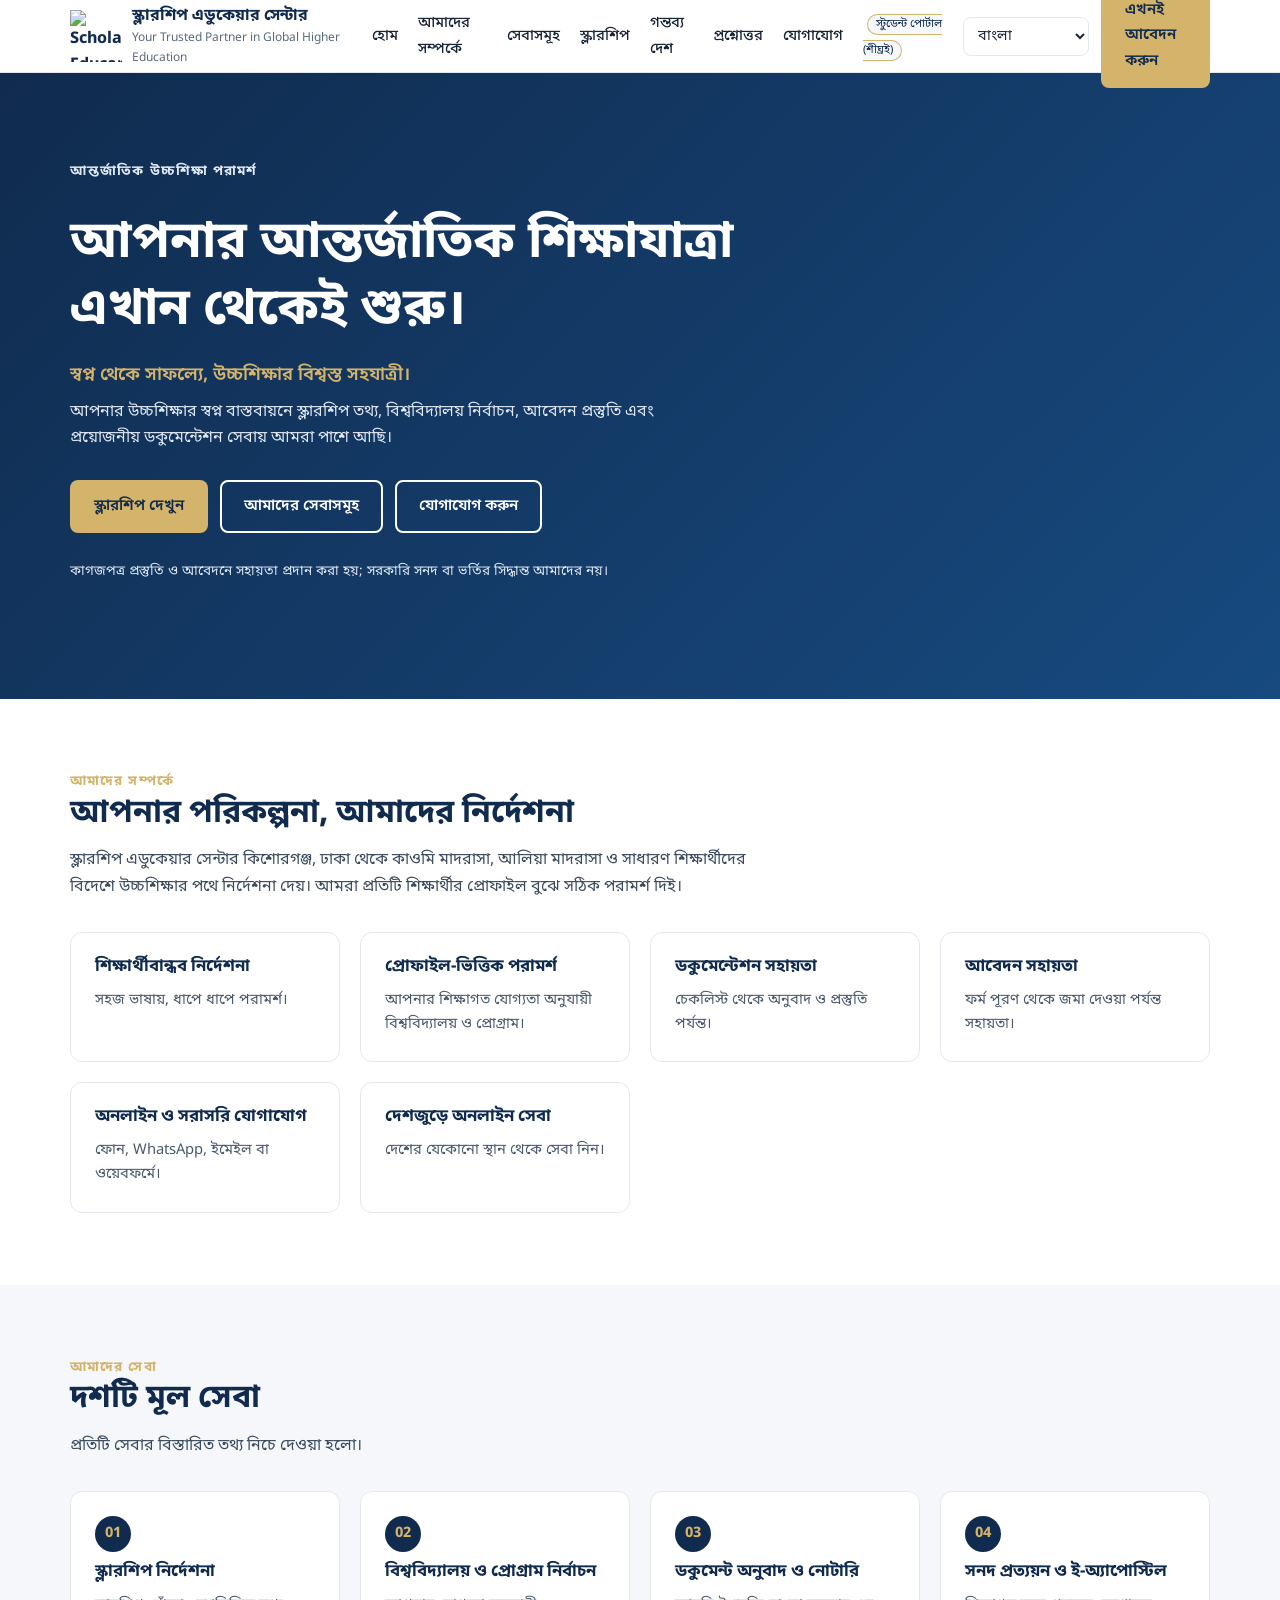
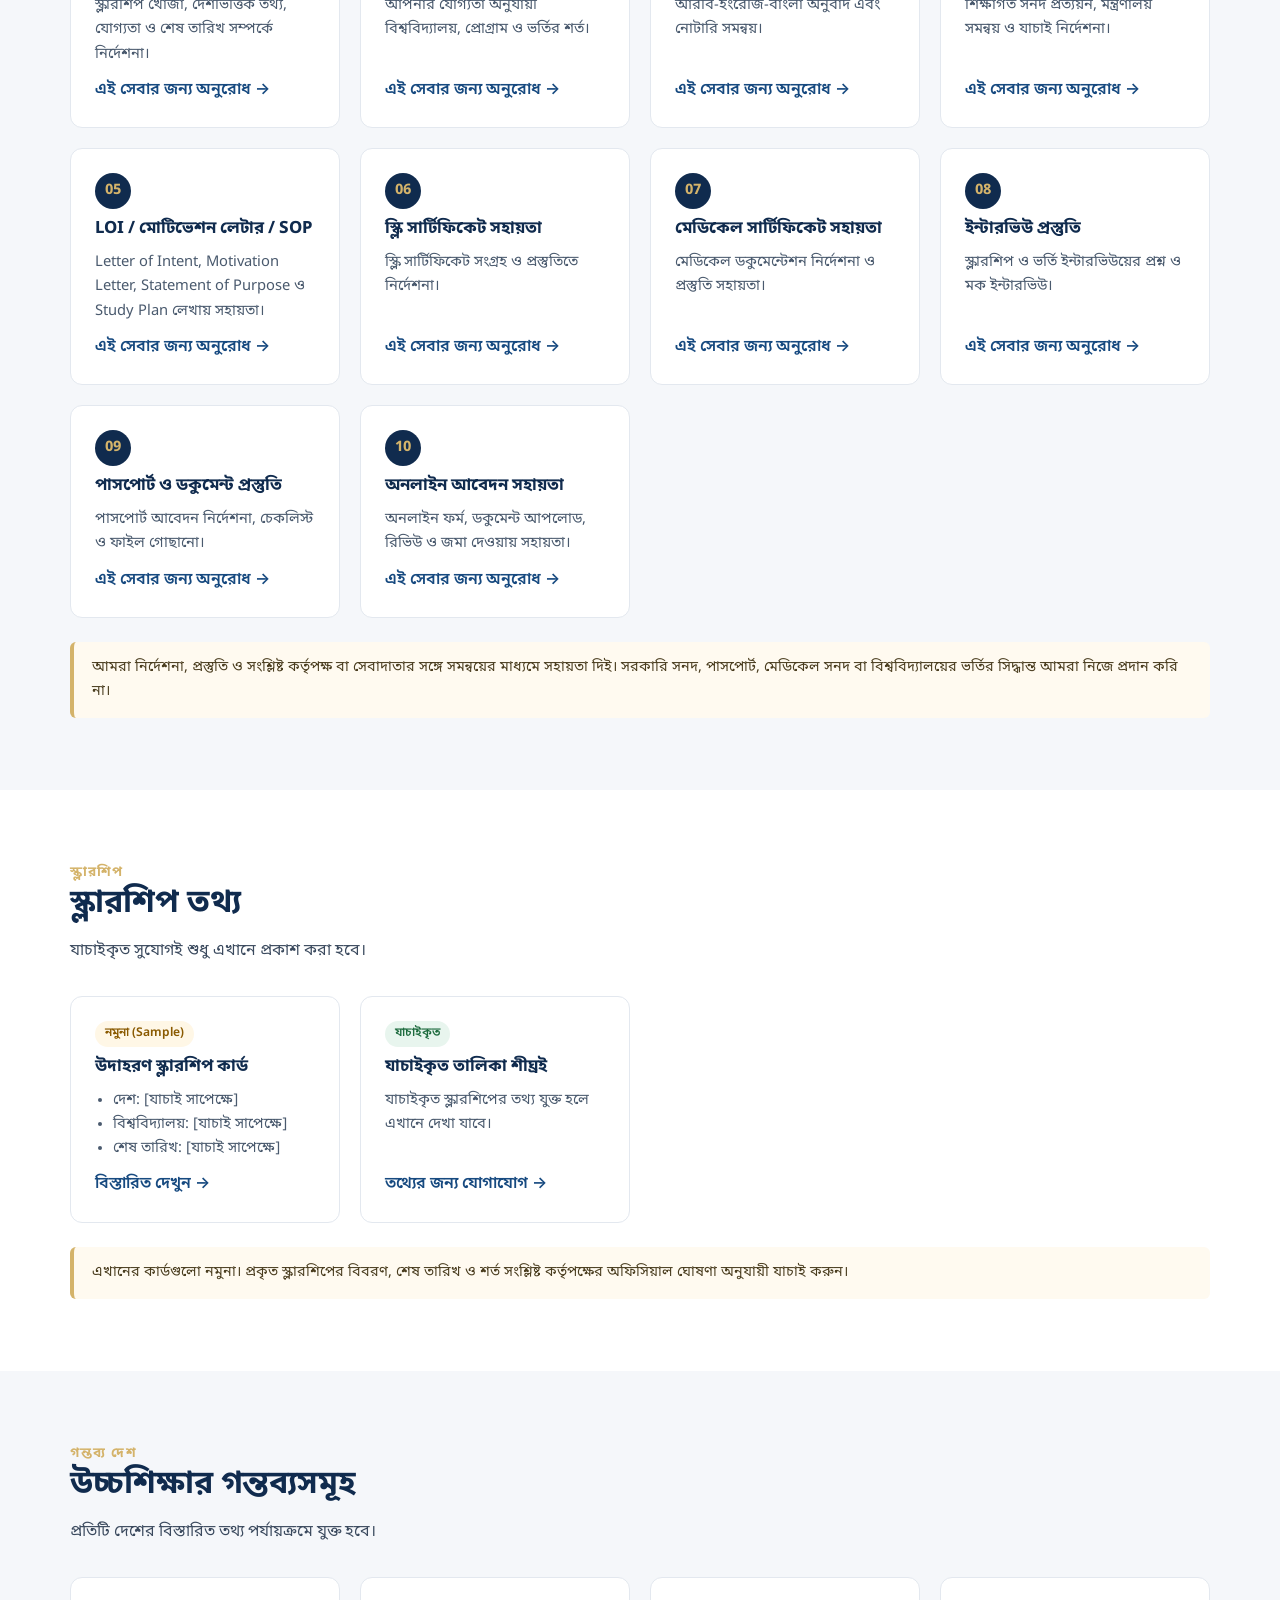
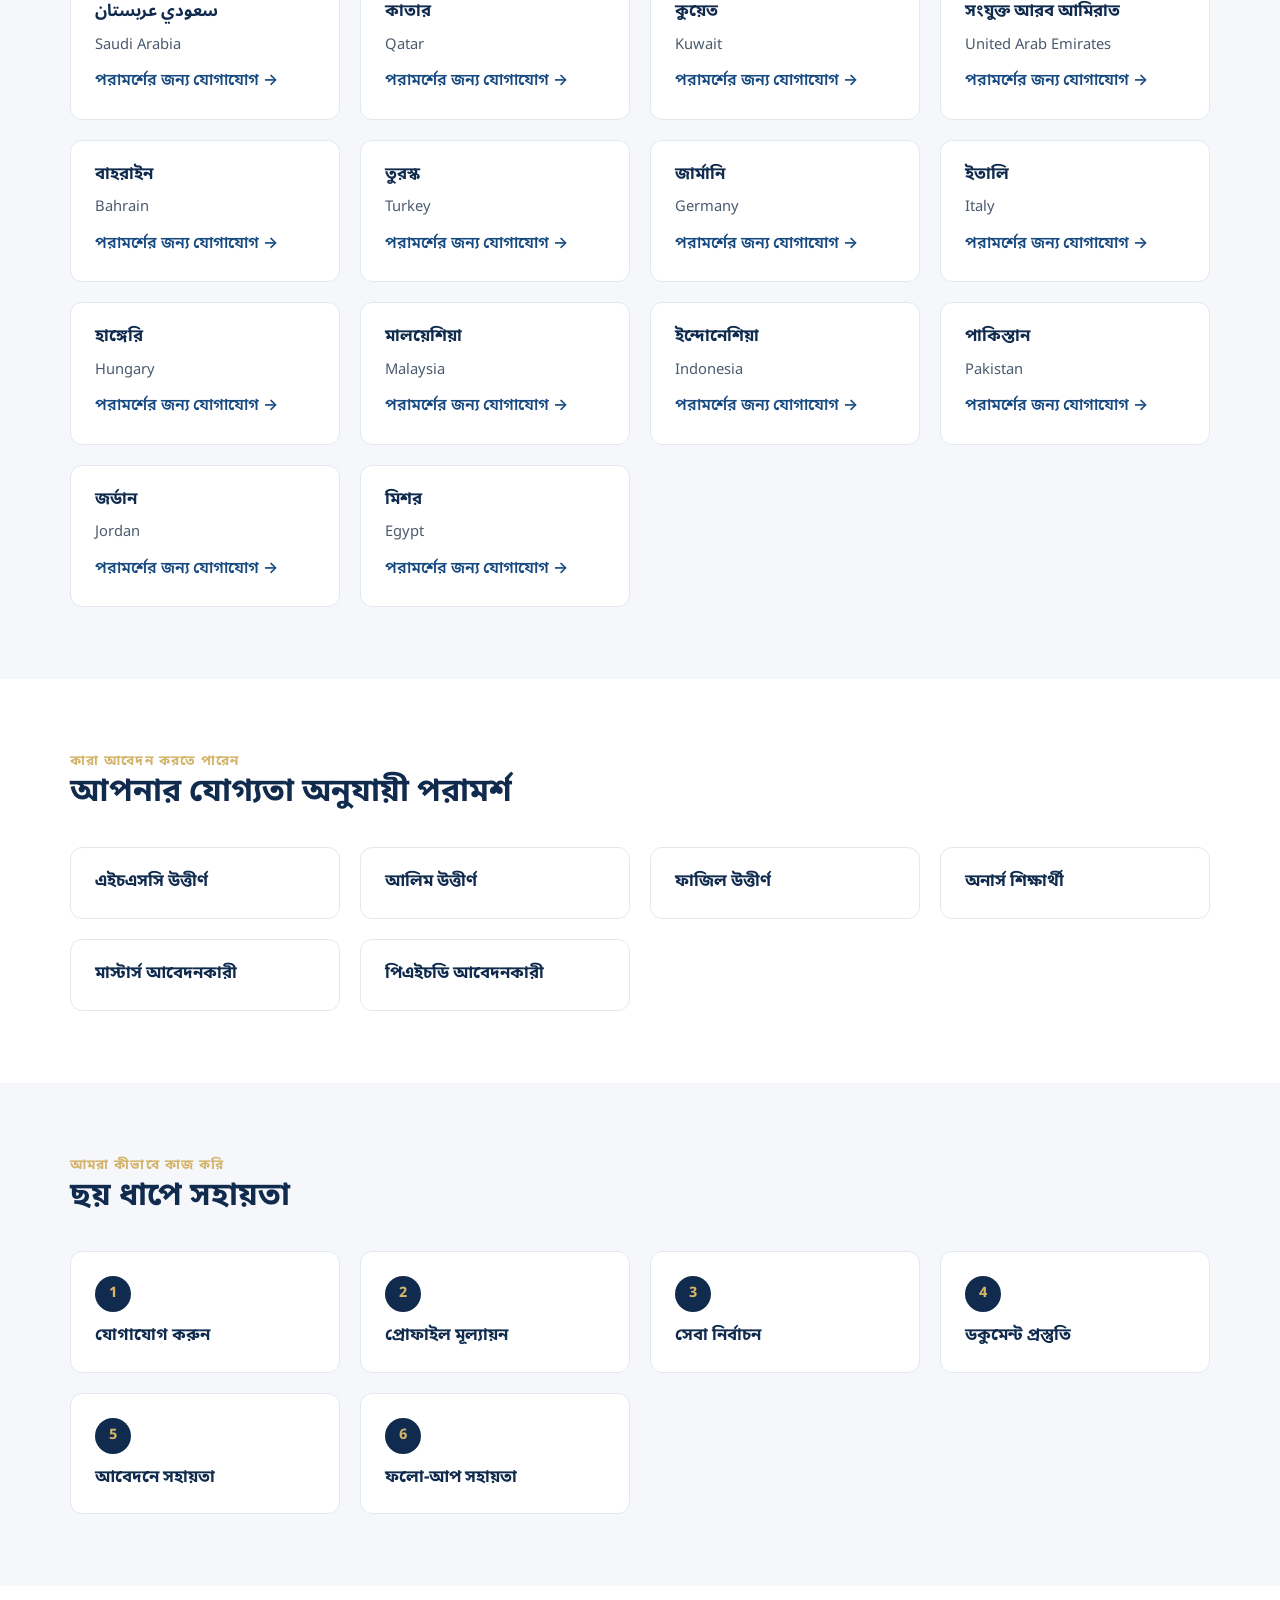
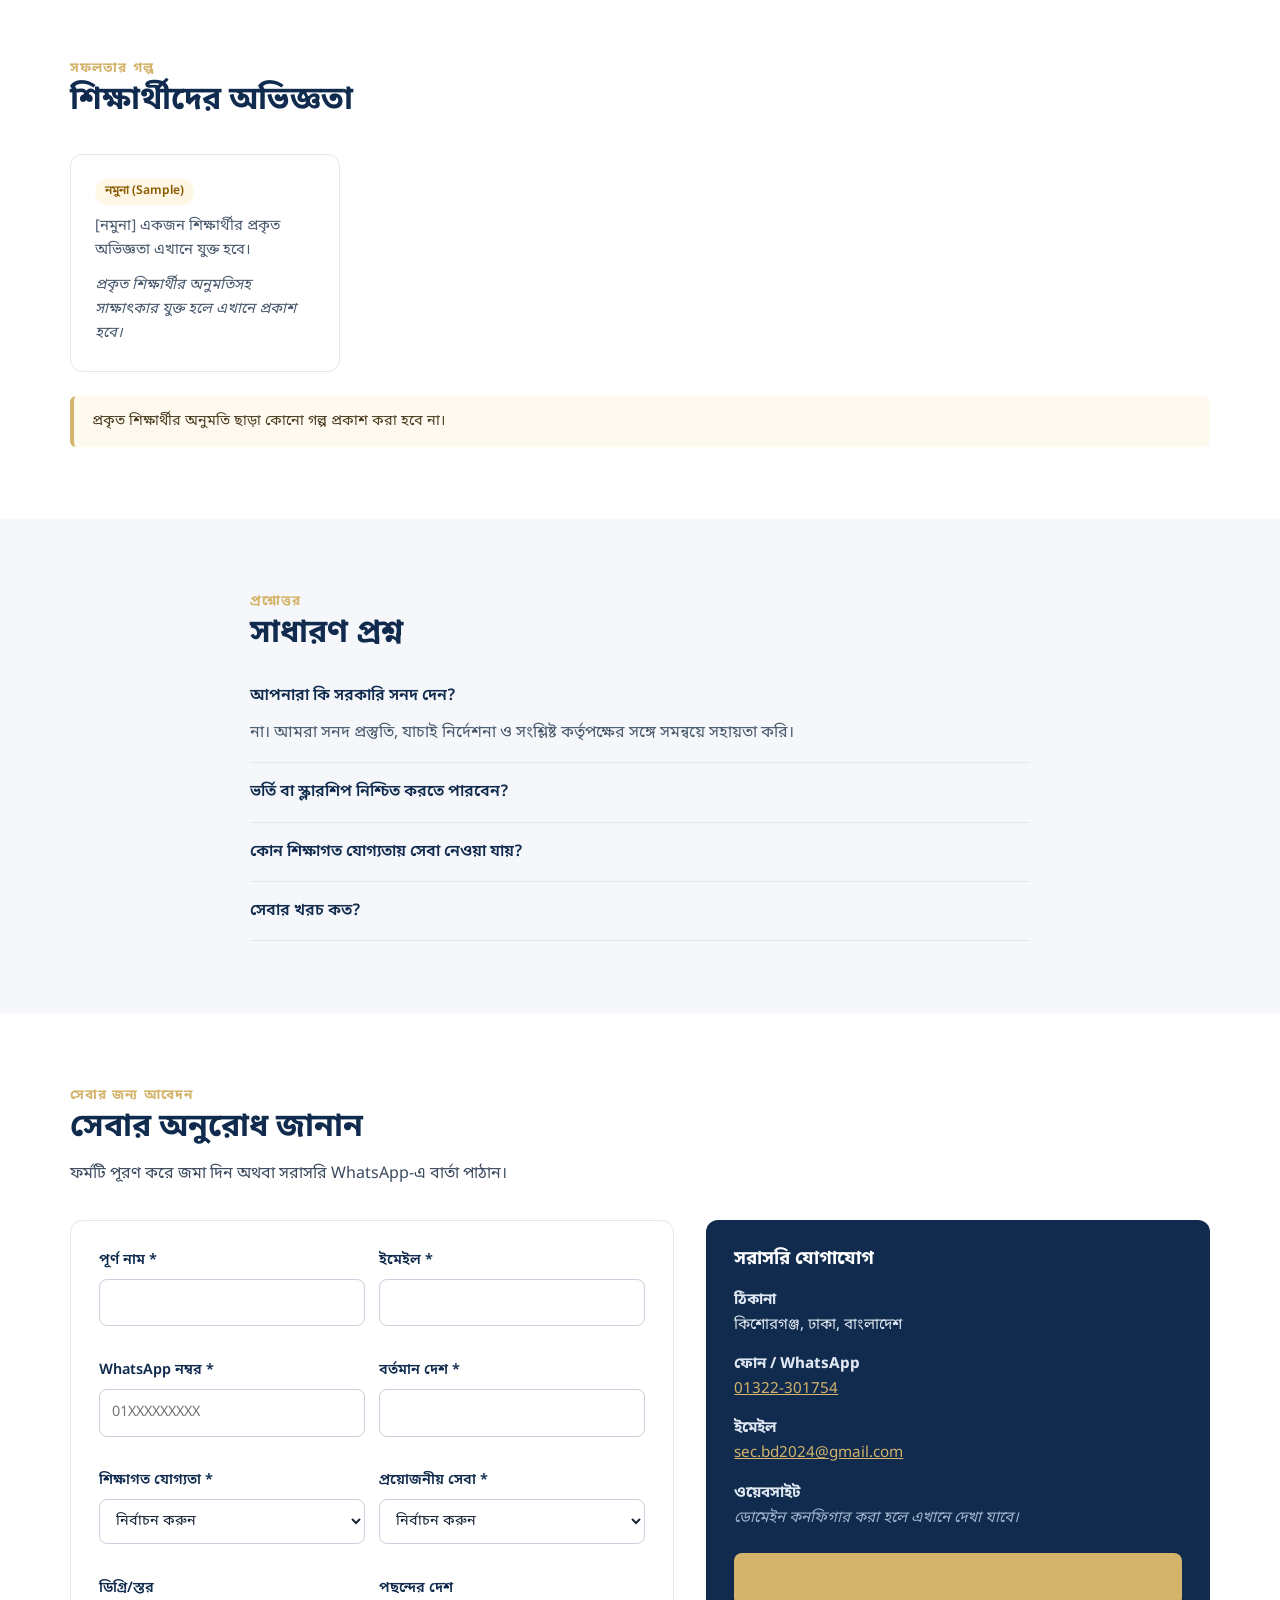
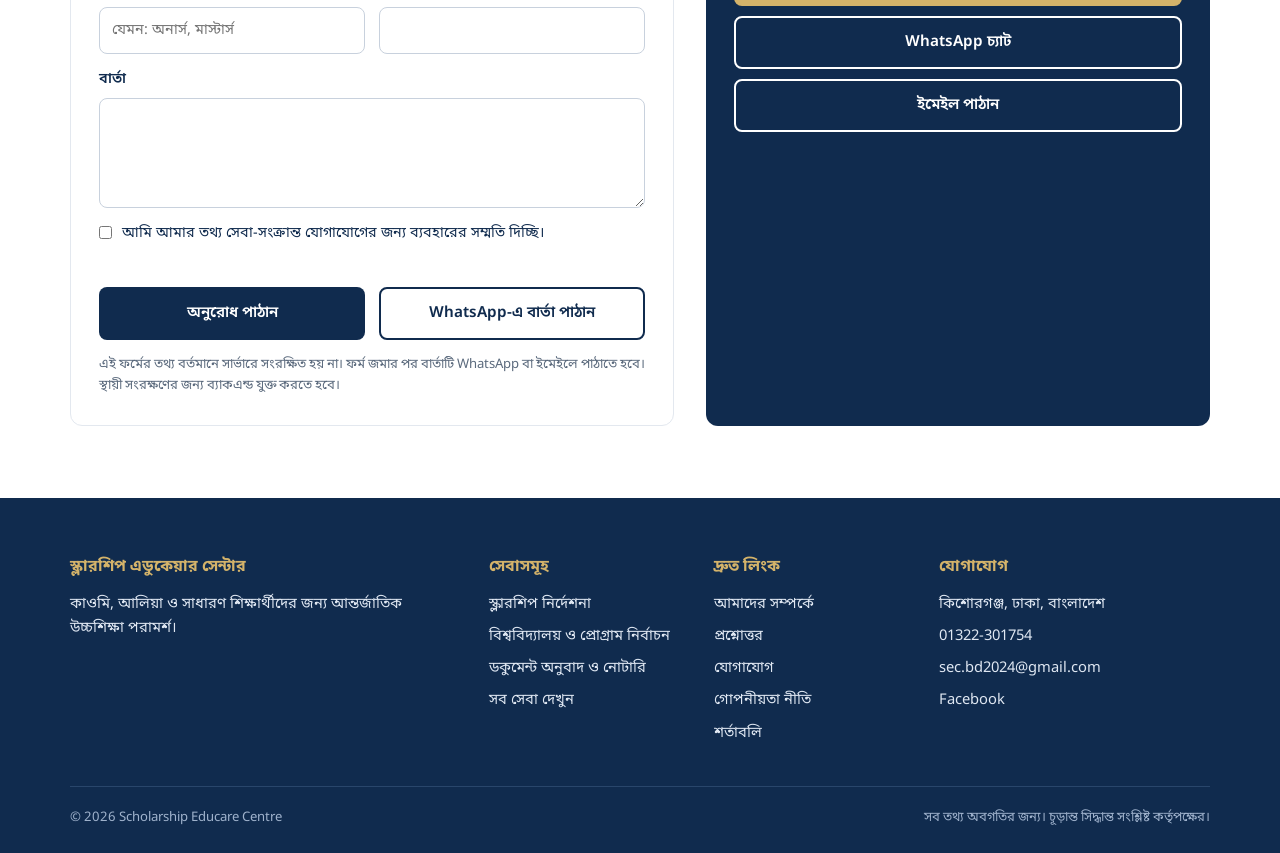
==== index.html @ 66071c9a "Add files via upload" ====
<!DOCTYPE html>
<html lang="bn" dir="ltr">
<head>
<meta charset="UTF-8">
<meta name="viewport" content="width=device-width, initial-scale=1, viewport-fit=cover">
<title>Scholarship Educare Centre | Your Trusted Partner in Global Higher Education</title>
<meta name="description" content="Scholarship Educare Centre, Kishoreganj, Bangladesh: scholarship guidance, university selection, document preparation and application support.">
<link rel="preconnect" href="https://fonts.googleapis.com">
<link href="https://fonts.googleapis.com/css2?family=Noto+Sans+Bengali:wght@400;600;700&family=Noto+Sans+Arabic:wght@400;600;700&family=Inter:wght@400;600;700&display=swap" rel="stylesheet">
<style>
:root{
  --navy:#102B4E; --royal:#174A80; --gold:#D4B36A; --white:#FFFFFF; --text:#182536;
  --soft:#F5F7FA; --line:#E3E8EF;
  --font: "Inter","Noto Sans Bengali","Noto Sans Arabic",system-ui,sans-serif;
}
*{box-sizing:border-box;margin:0;padding:0}
html{scroll-behavior:smooth;scroll-padding-top:90px}
body{font-family:var(--font);color:var(--text);background:var(--white);line-height:1.65;font-size:16px}
[lang="bn"] body,body:lang(bn){font-family:"Noto Sans Bengali",var(--font)}
img{max-width:100%;display:block}
a{color:var(--royal)}
.wrap{max-width:1180px;margin:0 auto;padding:0 20px}
h1,h2,h3{color:var(--navy);line-height:1.3}
h2{font-size:clamp(1.5rem,3vw,2rem);margin-bottom:12px}
section{padding:72px 0}
.alt{background:var(--soft)}
.eyebrow{color:var(--gold);font-weight:700;font-size:.85rem;letter-spacing:.08em;text-transform:uppercase}
.lead{color:#3b4a5e;max-width:680px}
.btn{display:inline-flex;align-items:center;justify-content:center;gap:8px;padding:12px 22px;border-radius:8px;font-weight:600;text-decoration:none;border:2px solid transparent;cursor:pointer;font:inherit;font-weight:600;font-size:.95rem;transition:background .2s}
.btn-gold{background:var(--gold);color:var(--navy)}
.btn-gold:hover{background:#c9a757}
.btn-navy{background:var(--navy);color:var(--white)}
.btn-navy:hover{background:var(--royal)}
.btn-line{border-color:var(--navy);color:var(--navy);background:transparent}
.btn-line:hover{background:var(--navy);color:var(--white)}
:focus-visible{outline:3px solid var(--gold);outline-offset:2px}

/* Header */
header{position:sticky;top:0;z-index:50;background:var(--white);border-bottom:1px solid var(--line)}
.nav{display:flex;align-items:center;justify-content:space-between;height:72px;gap:16px}
.brand{display:flex;align-items:center;gap:10px;text-decoration:none;color:var(--navy);font-weight:700}
.site-logo{width:52px;height:52px;object-fit:contain}
.logo-slot{width:44px;height:44px;border-radius:50%;border:2px dashed var(--gold);display:grid;place-items:center;font-size:.6rem;color:var(--royal);text-align:center;line-height:1.1;background:var(--soft)}
.brand small{display:block;font-weight:400;font-size:.75rem;color:#5b6a7d}
.menu{display:flex;gap:20px;list-style:none;align-items:center}
.menu a{text-decoration:none;color:var(--text);font-size:.92rem;font-weight:500}
.menu a:hover{color:var(--royal)}
.nav-right{display:flex;align-items:center;gap:12px}
select.lang{padding:8px 10px;border:1px solid var(--line);border-radius:8px;font:inherit;font-size:.9rem;background:var(--white);color:var(--text)}
.burger{display:none;background:none;border:1px solid var(--line);border-radius:8px;padding:8px 12px;font-size:1.1rem;cursor:pointer;color:var(--navy)}
.menu-soon{font-size:.7rem;background:var(--soft);border:1px solid var(--gold);border-radius:999px;padding:2px 8px;color:var(--navy);margin-inline-start:4px}

/* Hero */
.hero{background:linear-gradient(135deg,var(--navy),var(--royal));color:var(--white);padding:88px 0}
.hero h1{color:var(--white);font-size:clamp(2rem,5vw,3.2rem);max-width:760px}
.hero .bn-tag{color:var(--gold);font-size:1.15rem;margin:16px 0 8px;font-weight:600}
.hero p{color:#dfe7f2;max-width:640px;margin-bottom:28px}
.hero .actions{display:flex;flex-wrap:wrap;gap:12px}
.hero .btn-line{border-color:var(--white);color:var(--white)}
.hero .btn-line:hover{background:var(--white);color:var(--navy)}
.hero-note{margin-top:28px;font-size:.85rem;color:#b9c8dc}

/* Grids */
.grid{display:grid;gap:20px;grid-template-columns:repeat(auto-fill,minmax(260px,1fr));margin-top:32px}
.card{background:var(--white);border:1px solid var(--line);border-radius:12px;padding:24px;display:flex;flex-direction:column;gap:10px}
.card h3{font-size:1.05rem}
.card p{font-size:.92rem;color:#4a5a6e}
.num{width:36px;height:36px;border-radius:50%;background:var(--navy);color:var(--gold);display:grid;place-items:center;font-weight:700;font-size:.9rem}
.tag{display:inline-block;font-size:.75rem;padding:3px 10px;border-radius:999px;background:var(--soft);color:var(--royal);font-weight:600;align-self:flex-start}
.tag.sample{background:#fff7e6;color:#8a5a00}
.tag.verified{background:#e8f5ee;color:#1d6b3e}
.card ul{padding-inline-start:18px;font-size:.92rem;color:#4a5a6e}
.card .more{margin-top:auto;font-weight:600;text-decoration:none;color:var(--royal)}
.notice{margin-top:24px;font-size:.9rem;background:#fffaf0;border-inline-start:4px solid var(--gold);padding:14px 18px;border-radius:6px;color:#4a3d1f}

/* Steps */
.steps{counter-reset:s}
.step{display:flex;gap:14px;align-items:flex-start}

/* Forms */
.form-wrap{display:grid;gap:32px;grid-template-columns:1fr;margin-top:32px}
@media(min-width:900px){.form-wrap{grid-template-columns:1.2fr 1fr}}
form{display:grid;gap:14px;background:var(--white);border:1px solid var(--line);padding:28px;border-radius:12px}
.row{display:grid;gap:14px;grid-template-columns:1fr}
@media(min-width:620px){.row{grid-template-columns:1fr 1fr}}
label{display:grid;gap:6px;font-size:.9rem;font-weight:600;color:var(--navy)}
input,select,textarea{font:inherit;font-weight:400;padding:11px 12px;border:1px solid #c8d1dd;border-radius:8px;color:var(--text);background:var(--white);width:100%}
textarea{min-height:110px;resize:vertical}
.err{color:#b42318;font-size:.8rem;font-weight:400;min-height:1em}
.check{display:flex;gap:10px;align-items:flex-start;font-size:.9rem;font-weight:400}
.check input{width:auto;margin-top:4px}
.status{padding:14px;border-radius:8px;display:none;font-size:.95rem}
.status.ok{display:block;background:#e8f5ee;color:#1d6b3e}
.contact-box{background:var(--navy);color:var(--white);border-radius:12px;padding:28px}
.contact-box h3{color:var(--white);margin-bottom:12px}
.contact-box p,.contact-box li{color:#dfe7f2;font-size:.95rem}
.contact-box ul{list-style:none;display:grid;gap:14px;margin:16px 0 22px}
.contact-box a{color:var(--gold)}
.contact-box .btn{width:100%;margin-bottom:10px}
.contact-box .btn-line{color:var(--white);border-color:var(--white)}
.contact-box .btn-line:hover{background:var(--white);color:var(--navy)}

/* FAQ */
details{border-bottom:1px solid var(--line);padding:16px 0}
summary{cursor:pointer;font-weight:600;color:var(--navy);list-style:none}
summary::-webkit-details-marker{display:none}
details p{margin-top:10px;color:#4a5a6e}

/* Footer */
footer{background:var(--navy);color:#dfe7f2;padding:56px 0 24px;font-size:.92rem}
footer h4{color:var(--gold);margin-bottom:12px;font-size:1rem}
.foot-grid{display:grid;gap:32px;grid-template-columns:1fr;}
@media(min-width:760px){.foot-grid{grid-template-columns:2fr 1fr 1fr 1.4fr}}
footer ul{list-style:none;display:grid;gap:8px}
footer a{color:#dfe7f2;text-decoration:none}
footer a:hover{color:var(--gold)}
.copy{margin-top:40px;padding-top:20px;border-top:1px solid #29466b;font-size:.82rem;color:#9fb2cc;display:flex;flex-wrap:wrap;justify-content:space-between;gap:10px}
.placeholder{color:#9fb2cc;font-style:italic}

/* Mobile menu */
@media(max-width:960px){
  .burger{display:block}
  .menu{display:none;position:absolute;top:72px;inset-inline:0;background:var(--white);flex-direction:column;align-items:flex-start;padding:16px 20px;border-bottom:1px solid var(--line);gap:14px}
  .menu.open{display:flex}
  .nav-right .btn{display:none}
}
@media(max-width:520px){.brand small{display:none}}
[dir="rtl"] .menu-soon{margin-inline-start:4px}
[dir="rtl"] .card .more{margin-top:auto}
</style>
</head>
<body>

<header>
  <nav class="wrap nav" aria-label="Main navigation">
    <a class="brand" href="#home">
      <img id="siteLogo" class="site-logo" src="/_blob/08899eb5ee27d0732576c85284f10bb5" alt="Scholarship Educare Centre logo" width="52" height="52">
      <span><span data-i18n="brandName"></span><small data-i18n="brandTag"></small></span>
    </a>
    <ul class="menu" id="menu">
      <li><a href="#home" data-i18n="nav_home"></a></li>
      <li><a href="#about" data-i18n="nav_about"></a></li>
      <li><a href="#services" data-i18n="nav_services"></a></li>
      <li><a href="#scholarships" data-i18n="nav_scholarships"></a></li>
      <li><a href="#destinations" data-i18n="nav_destinations"></a></li>
      <li><a href="#faq" data-i18n="nav_faq"></a></li>
      <li><a href="#contact" data-i18n="nav_contact"></a></li>
      <li><span class="menu-soon" data-i18n="portal"></span></li>
    </ul>
    <div class="nav-right">
      <select class="lang" id="langSel" aria-label="Language">
        <option value="bn">বাংলা</option>
        <option value="en">English</option>
        <option value="ar">العربية</option>
      </select>
      <a class="btn btn-gold" href="#apply" data-i18n="applyNow"></a>
      <button class="burger" id="burger" aria-label="Menu" aria-expanded="false">☰</button>
    </div>
  </nav>
</header>

<main>
<!-- HERO -->
<section class="hero" id="home">
  <div class="wrap">
    <p class="eyebrow" data-i18n="heroEyebrow"></p>
    <h1 data-i18n="heroH1" style="margin-top:12px"></h1>
    <p class="bn-tag" data-i18n="heroTag"></p>
    <p data-i18n="heroText"></p>
    <div class="actions">
      <a class="btn btn-gold" href="#scholarships" data-i18n="btnScholarships"></a>
      <a class="btn btn-line" href="#services" data-i18n="btnServices"></a>
      <a class="btn btn-line" href="#contact" data-i18n="btnContact"></a>
    </div>
    <p class="hero-note" data-i18n="heroNote"></p>
  </div>
</section>

<!-- ABOUT -->
<section id="about">
  <div class="wrap">
    <p class="eyebrow" data-i18n="aboutEyebrow"></p>
    <h2 data-i18n="aboutH2"></h2>
    <p class="lead" data-i18n="aboutText"></p>
    <div class="grid">
      <div class="card"><h3 data-i18n="why1t"></h3><p data-i18n="why1d"></p></div>
      <div class="card"><h3 data-i18n="why2t"></h3><p data-i18n="why2d"></p></div>
      <div class="card"><h3 data-i18n="why3t"></h3><p data-i18n="why3d"></p></div>
      <div class="card"><h3 data-i18n="why4t"></h3><p data-i18n="why4d"></p></div>
      <div class="card"><h3 data-i18n="why5t"></h3><p data-i18n="why5d"></p></div>
      <div class="card"><h3 data-i18n="why6t"></h3><p data-i18n="why6d"></p></div>
    </div>
  </div>
</section>

<!-- SERVICES -->
<section class="alt" id="services">
  <div class="wrap">
    <p class="eyebrow" data-i18n="svcEyebrow"></p>
    <h2 data-i18n="svcH2"></h2>
    <p class="lead" data-i18n="svcLead"></p>
    <div class="grid" id="serviceGrid"></div>
    <p class="notice" data-i18n="svcNotice"></p>
  </div>
</section>

<!-- SCHOLARSHIPS -->
<section id="scholarships">
  <div class="wrap">
    <p class="eyebrow" data-i18n="schEyebrow"></p>
    <h2 data-i18n="schH2"></h2>
    <p class="lead" data-i18n="schLead"></p>
    <div class="grid">
      <div class="card">
        <span class="tag sample" data-i18n="sampleTag"></span>
        <h3 data-i18n="sch1t"></h3>
        <ul>
          <li data-i18n="sch1a"></li>
          <li data-i18n="sch1b"></li>
          <li data-i18n="sch1c"></li>
        </ul>
        <a class="more" href="#contact" data-i18n="viewDetails"></a>
      </div>
      <div class="card">
        <span class="tag verified" data-i18n="verifiedTag"></span>
        <h3 data-i18n="schNoneT"></h3>
        <p data-i18n="schNoneD"></p>
        <a class="more" href="#contact" data-i18n="schNoneBtn"></a>
      </div>
    </div>
    <p class="notice" data-i18n="schNotice"></p>
  </div>
</section>

<!-- DESTINATIONS -->
<section class="alt" id="destinations">
  <div class="wrap">
    <p class="eyebrow" data-i18n="desEyebrow"></p>
    <h2 data-i18n="desH2"></h2>
    <p class="lead" data-i18n="desLead"></p>
    <div class="grid" id="countryGrid"></div>
  </div>
</section>

<!-- WHO CAN APPLY + HOW WE WORK -->
<section>
  <div class="wrap">
    <p class="eyebrow" data-i18n="whoEyebrow"></p>
    <h2 data-i18n="whoH2"></h2>
    <div class="grid" id="whoGrid"></div>
  </div>
</section>

<section class="alt">
  <div class="wrap">
    <p class="eyebrow" data-i18n="howEyebrow"></p>
    <h2 data-i18n="howH2"></h2>
    <div class="grid" id="howGrid"></div>
  </div>
</section>

<!-- SUCCESS STORIES -->
<section>
  <div class="wrap">
    <p class="eyebrow" data-i18n="storyEyebrow"></p>
    <h2 data-i18n="storyH2"></h2>
    <div class="grid">
      <div class="card">
        <span class="tag sample" data-i18n="sampleTag"></span>
        <p data-i18n="story1"></p>
        <p class="placeholder" data-i18n="storyPh"></p>
      </div>
    </div>
    <p class="notice" data-i18n="storyNotice"></p>
  </div>
</section>

<!-- FAQ -->
<section class="alt" id="faq">
  <div class="wrap" style="max-width:820px">
    <p class="eyebrow" data-i18n="faqEyebrow"></p>
    <h2 data-i18n="faqH2"></h2>
    <div id="faqList"></div>
  </div>
</section>

<!-- APPLY + CONTACT -->
<section id="apply">
  <div class="wrap">
    <p class="eyebrow" data-i18n="applyEyebrow"></p>
    <h2 data-i18n="applyH2"></h2>
    <p class="lead" data-i18n="applyLead"></p>
    <div class="form-wrap">
      <form id="applyForm" novalidate>
        <div class="row">
          <label><span data-i18n="fName"></span><input name="name" required><span class="err" data-err="name"></span></label>
          <label><span data-i18n="fEmail"></span><input name="email" type="email" required><span class="err" data-err="email"></span></label>
        </div>
        <div class="row">
          <label><span data-i18n="fWa"></span><input name="whatsapp" type="tel" required placeholder="01XXXXXXXXX"><span class="err" data-err="whatsapp"></span></label>
          <label><span data-i18n="fCountry"></span><input name="country" required><span class="err" data-err="country"></span></label>
        </div>
        <div class="row">
          <label><span data-i18n="fEdu"></span>
            <select name="edu" required><option value="" data-i18n="pick"></option>
              <option value="hsc" data-i18n="eduHsc"></option>
              <option value="alim" data-i18n="eduAlim"></option>
              <option value="fazil" data-i18n="eduFazil"></option>
              <option value="honours" data-i18n="eduHons"></option>
              <option value="masters" data-i18n="eduMsc"></option>
              <option value="phd" data-i18n="eduPhd"></option>
            </select><span class="err" data-err="edu"></span></label>
          <label><span data-i18n="fService"></span>
            <select name="service" required><option value="" data-i18n="pick"></option>
              <option value="s1" data-i18n="svc1t"></option><option value="s2" data-i18n="svc2t"></option>
              <option value="s3" data-i18n="svc3t"></option><option value="s4" data-i18n="svc4t"></option>
              <option value="s5" data-i18n="svc5t"></option><option value="s6" data-i18n="svc6t"></option>
              <option value="s7" data-i18n="svc7t"></option><option value="s8" data-i18n="svc8t"></option>
              <option value="s9" data-i18n="svc9t"></option><option value="s10" data-i18n="svc10t"></option>
            </select><span class="err" data-err="service"></span></label>
        </div>
        <div class="row">
          <label><span data-i18n="fDeg"></span><input name="degree" data-i18n-ph="phDeg"></label>
          <label><span data-i18n="fPrefC"></span><input name="prefCountry"></label>
        </div>
        <label><span data-i18n="fMsg"></span><textarea name="message"></textarea></label>
        <label class="check"><input type="checkbox" name="consent" required><span data-i18n="fConsent"></span></label>
        <span class="err" data-err="consent"></span>
        <div class="row">
          <button class="btn btn-navy" type="submit" data-i18n="fSubmit"></button>
          <button class="btn btn-line" type="button" id="waBtn" data-i18n="fWaBtn"></button>
        </div>
        <div class="status" id="status" role="status"></div>
        <p style="font-size:.82rem;color:#5b6a7d" data-i18n="formNote"></p>
      </form>

      <aside class="contact-box" id="contact">
        <h3 data-i18n="cTitle"></h3>
        <ul>
          <li><strong data-i18n="cAddrL"></strong><br><span data-i18n="cAddr"></span></li>
          <li><strong data-i18n="cPhoneL"></strong><br><a href="tel:+8801322301754">01322-301754</a></li>
          <li><strong data-i18n="cEmailL"></strong><br><a href="mailto:sec.bd2024@gmail.com">sec.bd2024@gmail.com</a></li>
          <li><strong data-i18n="cWebL"></strong><br><span class="placeholder" data-i18n="cWebPh"></span></li>
        </ul>
        <a class="btn btn-gold" href="tel:+8801322301754" data-i18n="btnCall"></a>
        <a class="btn btn-line" href="https://wa.me/8801322301754" target="_blank" rel="noopener" data-i18n="btnWa"></a>
        <a class="btn btn-line" href="mailto:sec.bd2024@gmail.com" data-i18n="btnMail"></a>
      </aside>
    </div>
  </div>
</section>
</main>

<footer>
  <div class="wrap">
    <div class="foot-grid">
      <div>
        <h4 data-i18n="brandName"></h4>
        <p data-i18n="footAbout"></p>
      </div>
      <div>
        <h4 data-i18n="footServices"></h4>
        <ul><li><a href="#services" data-i18n="svc1t"></a></li><li><a href="#services" data-i18n="svc2t"></a></li><li><a href="#services" data-i18n="svc3t"></a></li><li><a href="#services" data-i18n="footMore"></a></li></ul>
      </div>
      <div>
        <h4 data-i18n="footLinks"></h4>
        <ul>
          <li><a href="#about" data-i18n="nav_about"></a></li>
          <li><a href="#faq" data-i18n="nav_faq"></a></li>
          <li><a href="#contact" data-i18n="nav_contact"></a></li>
          <li><a href="#" data-i18n="privacy"></a></li>
          <li><a href="#" data-i18n="terms"></a></li>
        </ul>
      </div>
      <div>
        <h4 data-i18n="footContact"></h4>
        <ul>
          <li data-i18n="cAddr"></li>
          <li><a href="tel:+8801322301754">01322-301754</a></li>
          <li><a href="mailto:sec.bd2024@gmail.com">sec.bd2024@gmail.com</a></li>
          <li><a href="https://www.facebook.com/share/1CM7x76vGe/" target="_blank" rel="noopener">Facebook</a></li>
        </ul>
      </div>
    </div>
    <div class="copy">
      <span>© <span id="year"></span> Scholarship Educare Centre</span>
      <span data-i18n="footDisclaimer"></span>
    </div>
  </div>
</footer>

<script>
const T = {
bn:{
 brandName:"স্কলারশিপ এডুকেয়ার সেন্টার", brandTag:"Your Trusted Partner in Global Higher Education",
 nav_home:"হোম", nav_about:"আমাদের সম্পর্কে", nav_services:"সেবাসমূহ", nav_scholarships:"স্কলারশিপ", nav_destinations:"গন্তব্য দেশ", nav_faq:"প্রশ্নোত্তর", nav_contact:"যোগাযোগ", portal:"স্টুডেন্ট পোর্টাল (শীঘ্রই)", applyNow:"এখনই আবেদন করুন",
 heroEyebrow:"আন্তর্জাতিক উচ্চশিক্ষা পরামর্শ", heroH1:"আপনার আন্তর্জাতিক শিক্ষাযাত্রা এখান থেকেই শুরু।",
 heroTag:"স্বপ্ন থেকে সাফল্যে, উচ্চশিক্ষার বিশ্বস্ত সহযাত্রী।",
 heroText:"আপনার উচ্চশিক্ষার স্বপ্ন বাস্তবায়নে স্কলারশিপ তথ্য, বিশ্ববিদ্যালয় নির্বাচন, আবেদন প্রস্তুতি এবং প্রয়োজনীয় ডকুমেন্টেশন সেবায় আমরা পাশে আছি।",
 btnScholarships:"স্কলারশিপ দেখুন", btnServices:"আমাদের সেবাসমূহ", btnContact:"যোগাযোগ করুন",
 heroNote:"কাগজপত্র প্রস্তুতি ও আবেদনে সহায়তা প্রদান করা হয়; সরকারি সনদ বা ভর্তির সিদ্ধান্ত আমাদের নয়।",
 aboutEyebrow:"আমাদের সম্পর্কে", aboutH2:"আপনার পরিকল্পনা, আমাদের নির্দেশনা",
 aboutText:"স্কলারশিপ এডুকেয়ার সেন্টার কিশোরগঞ্জ, ঢাকা থেকে কাওমি মাদরাসা, আলিয়া মাদরাসা ও সাধারণ শিক্ষার্থীদের বিদেশে উচ্চশিক্ষার পথে নির্দেশনা দেয়। আমরা প্রতিটি শিক্ষার্থীর প্রোফাইল বুঝে সঠিক পরামর্শ দিই।",
 why1t:"শিক্ষার্থীবান্ধব নির্দেশনা", why1d:"সহজ ভাষায়, ধাপে ধাপে পরামর্শ।",
 why2t:"প্রোফাইল-ভিত্তিক পরামর্শ", why2d:"আপনার শিক্ষাগত যোগ্যতা অনুযায়ী বিশ্ববিদ্যালয় ও প্রোগ্রাম।",
 why3t:"ডকুমেন্টেশন সহায়তা", why3d:"চেকলিস্ট থেকে অনুবাদ ও প্রস্তুতি পর্যন্ত।",
 why4t:"আবেদন সহায়তা", why4d:"ফর্ম পূরণ থেকে জমা দেওয়া পর্যন্ত সহায়তা।",
 why5t:"অনলাইন ও সরাসরি যোগাযোগ", why5d:"ফোন, WhatsApp, ইমেইল বা ওয়েবফর্মে।",
 why6t:"দেশজুড়ে অনলাইন সেবা", why6d:"দেশের যেকোনো স্থান থেকে সেবা নিন।",
 svcEyebrow:"আমাদের সেবা", svcH2:"দশটি মূল সেবা", svcLead:"প্রতিটি সেবার বিস্তারিত তথ্য নিচে দেওয়া হলো।",
 svcNotice:"আমরা নির্দেশনা, প্রস্তুতি ও সংশ্লিষ্ট কর্তৃপক্ষ বা সেবাদাতার সঙ্গে সমন্বয়ের মাধ্যমে সহায়তা দিই। সরকারি সনদ, পাসপোর্ট, মেডিকেল সনদ বা বিশ্ববিদ্যালয়ের ভর্তির সিদ্ধান্ত আমরা নিজে প্রদান করি না।",
 schEyebrow:"স্কলারশিপ", schH2:"স্কলারশিপ তথ্য", schLead:"যাচাইকৃত সুযোগই শুধু এখানে প্রকাশ করা হবে।",
 sampleTag:"নমুনা (Sample)", verifiedTag:"যাচাইকৃত", sch1t:"উদাহরণ স্কলারশিপ কার্ড",
 sch1a:"দেশ: [যাচাই সাপেক্ষে]", sch1b:"বিশ্ববিদ্যালয়: [যাচাই সাপেক্ষে]", sch1c:"শেষ তারিখ: [যাচাই সাপেক্ষে]",
 viewDetails:"বিস্তারিত দেখুন →", schNoneT:"যাচাইকৃত তালিকা শীঘ্রই", schNoneD:"যাচাইকৃত স্কলারশিপের তথ্য যুক্ত হলে এখানে দেখা যাবে।", schNoneBtn:"তথ্যের জন্য যোগাযোগ →",
 schNotice:"এখানের কার্ডগুলো নমুনা। প্রকৃত স্কলারশিপের বিবরণ, শেষ তারিখ ও শর্ত সংশ্লিষ্ট কর্তৃপক্ষের অফিসিয়াল ঘোষণা অনুযায়ী যাচাই করুন।",
 desEyebrow:"গন্তব্য দেশ", desH2:"উচ্চশিক্ষার গন্তব্যসমূহ", desLead:"প্রতিটি দেশের বিস্তারিত তথ্য পর্যায়ক্রমে যুক্ত হবে।",
 whoEyebrow:"কারা আবেদন করতে পারেন", whoH2:"আপনার যোগ্যতা অনুযায়ী পরামর্শ",
 who1:"এইচএসসি উত্তীর্ণ", who2:"আলিম উত্তীর্ণ", who3:"ফাজিল উত্তীর্ণ", who4:"অনার্স শিক্ষার্থী", who5:"মাস্টার্স আবেদনকারী", who6:"পিএইচডি আবেদনকারী",
 howEyebrow:"আমরা কীভাবে কাজ করি", howH2:"ছয় ধাপে সহায়তা",
 how1:"যোগাযোগ করুন", how2:"প্রোফাইল মূল্যায়ন", how3:"সেবা নির্বাচন", how4:"ডকুমেন্ট প্রস্তুতি", how5:"আবেদনে সহায়তা", how6:"ফলো-আপ সহায়তা",
 storyEyebrow:"সফলতার গল্প", storyH2:"শিক্ষার্থীদের অভিজ্ঞতা",
 story1:"[নমুনা] একজন শিক্ষার্থীর প্রকৃত অভিজ্ঞতা এখানে যুক্ত হবে।", storyPh:"প্রকৃত শিক্ষার্থীর অনুমতিসহ সাক্ষাৎকার যুক্ত হলে এখানে প্রকাশ হবে।",
 storyNotice:"প্রকৃত শিক্ষার্থীর অনুমতি ছাড়া কোনো গল্প প্রকাশ করা হবে না।",
 faqEyebrow:"প্রশ্নোত্তর", faqH2:"সাধারণ প্রশ্ন",
 faq1q:"আপনারা কি সরকারি সনদ দেন?", faq1a:"না। আমরা সনদ প্রস্তুতি, যাচাই নির্দেশনা ও সংশ্লিষ্ট কর্তৃপক্ষের সঙ্গে সমন্বয়ে সহায়তা করি।",
 faq2q:"ভর্তি বা স্কলারশিপ নিশ্চিত করতে পারবেন?", faq2a:"না। ভর্তি ও স্কলারশিপের সিদ্ধান্ত সংশ্লিষ্ট বিশ্ববিদ্যালয় বা প্রতিষ্ঠানের।",
 faq3q:"কোন শিক্ষাগত যোগ্যতায় সেবা নেওয়া যায়?", faq3a:"এইচএসসি, আলিম, ফাজিল, অনার্স, মাস্টার্স ও পিএইচডি সবার জন্য। যোগ্যতা প্রোফাইল দেখে জানানো হয়।",
 faq4q:"সেবার খরচ কত?", faq4a:"সেবার ধরন অনুযায়ী ভিন্ন। যোগাযোগ করে সঠিক তথ্য নিন।",
 applyEyebrow:"সেবার জন্য আবেদন", applyH2:"সেবার অনুরোধ জানান", applyLead:"ফর্মটি পূরণ করে জমা দিন অথবা সরাসরি WhatsApp-এ বার্তা পাঠান।",
 fName:"পূর্ণ নাম *", fEmail:"ইমেইল *", fWa:"WhatsApp নম্বর *", fCountry:"বর্তমান দেশ *", fEdu:"শিক্ষাগত যোগ্যতা *", fService:"প্রয়োজনীয় সেবা *", fDeg:"ডিগ্রি/স্তর", fPrefC:"পছন্দের দেশ", fMsg:"বার্তা",
 phDeg:"যেমন: অনার্স, মাস্টার্স", pick:"নির্বাচন করুন", eduHsc:"এইচএসসি", eduAlim:"আলিম", eduFazil:"ফাজিল", eduHons:"অনার্স", eduMsc:"মাস্টার্স", eduPhd:"পিএইচডি",
 fConsent:"আমি আমার তথ্য সেবা-সংক্রান্ত যোগাযোগের জন্য ব্যবহারের সম্মতি দিচ্ছি।", fSubmit:"অনুরোধ পাঠান", fWaBtn:"WhatsApp-এ বার্তা পাঠান",
 formNote:"এই ফর্মের তথ্য বর্তমানে সার্ভারে সংরক্ষিত হয় না। ফর্ম জমার পর বার্তাটি WhatsApp বা ইমেইলে পাঠাতে হবে। স্থায়ী সংরক্ষণের জন্য ব্যাকএন্ড যুক্ত করতে হবে।",
 errReq:"এই ঘরটি আবশ্যক।", errEmail:"সঠিক ইমেইল দিন।", errWa:"সঠিক মোবাইল নম্বর দিন (01XXXXXXXXX)।", errConsent:"সম্মতি দেওয়া আবশ্যক।",
 sentOk:"আপনার অনুরোধের বার্তা প্রস্তুত। নিচের WhatsApp বাটনে চাপ দিয়ে পাঠাতে পারেন অথবা ইমেইল করুন।",
 cTitle:"সরাসরি যোগাযোগ", cAddrL:"ঠিকানা", cAddr:"কিশোরগঞ্জ, ঢাকা, বাংলাদেশ", cPhoneL:"ফোন / WhatsApp", cEmailL:"ইমেইল", cWebL:"ওয়েবসাইট",
 cWebPh:"ডোমেইন কনফিগার করা হলে এখানে দেখা যাবে।", btnCall:"ফোন করুন", btnWa:"WhatsApp চ্যাট", btnMail:"ইমেইল পাঠান",
 footAbout:"কাওমি, আলিয়া ও সাধারণ শিক্ষার্থীদের জন্য আন্তর্জাতিক উচ্চশিক্ষা পরামর্শ।", footServices:"সেবাসমূহ", footLinks:"দ্রুত লিংক", footContact:"যোগাযোগ",
 footMore:"সব সেবা দেখুন", privacy:"গোপনীয়তা নীতি", terms:"শর্তাবলি", socialPh:"সোশ্যাল মিডিয়া লিংক শীঘ্রই", footDisclaimer:"সব তথ্য অবগতির জন্য। চূড়ান্ত সিদ্ধান্ত সংশ্লিষ্ট কর্তৃপক্ষের।",
 svc1t:"স্কলারশিপ নির্দেশনা", svc1d:"স্কলারশিপ খোঁজা, দেশভিত্তিক তথ্য, যোগ্যতা ও শেষ তারিখ সম্পর্কে নির্দেশনা।",
 svc2t:"বিশ্ববিদ্যালয় ও প্রোগ্রাম নির্বাচন", svc2d:"আপনার যোগ্যতা অনুযায়ী বিশ্ববিদ্যালয়, প্রোগ্রাম ও ভর্তির শর্ত।",
 svc3t:"ডকুমেন্ট অনুবাদ ও নোটারি", svc3d:"আরবি-ইংরেজি-বাংলা অনুবাদ এবং নোটারি সমন্বয়।",
 svc4t:"সনদ প্রত্যয়ন ও ই-অ্যাপোস্টিল", svc4d:"শিক্ষাগত সনদ প্রত্যয়ন, মন্ত্রণালয় সমন্বয় ও যাচাই নির্দেশনা।",
 svc5t:"LOI / মোটিভেশন লেটার / SOP", svc5d:"Letter of Intent, Motivation Letter, Statement of Purpose ও Study Plan লেখায় সহায়তা।",
 svc6t:"স্কিল সার্টিফিকেট সহায়তা", svc6d:"স্কিল সার্টিফিকেট সংগ্রহ ও প্রস্তুতিতে নির্দেশনা।",
 svc7t:"মেডিকেল সার্টিফিকেট সহায়তা", svc7d:"মেডিকেল ডকুমেন্টেশন নির্দেশনা ও প্রস্তুতি সহায়তা।",
 svc8t:"ইন্টারভিউ প্রস্তুতি", svc8d:"স্কলারশিপ ও ভর্তি ইন্টারভিউয়ের প্রশ্ন ও মক ইন্টারভিউ।",
 svc9t:"পাসপোর্ট ও ডকুমেন্ট প্রস্তুতি", svc9d:"পাসপোর্ট আবেদন নির্দেশনা, চেকলিস্ট ও ফাইল গোছানো।",
 svc10t:"অনলাইন আবেদন সহায়তা", svc10d:"অনলাইন ফর্ম, ডকুমেন্ট আপলোড, রিভিউ ও জমা দেওয়ায় সহায়তা।"
},
en:{
 brandName:"Scholarship Educare Centre", brandTag:"Your Trusted Partner in Global Higher Education",
 nav_home:"Home", nav_about:"About Us", nav_services:"Services", nav_scholarships:"Scholarships", nav_destinations:"Destinations", nav_faq:"FAQ", nav_contact:"Contact", portal:"Student Portal (Coming Soon)", applyNow:"Apply Now",
 heroEyebrow:"International Education Consultancy", heroH1:"Your Global Education Journey Starts Here.",
 heroTag:"স্বপ্ন থেকে সাফল্যে, উচ্চশিক্ষার বিশ্বস্ত সহযাত্রী।",
 heroText:"We support your higher education goals with scholarship information, university selection, application preparation and essential documentation services.",
 btnScholarships:"Explore Scholarships", btnServices:"Our Services", btnContact:"Contact Us",
 heroNote:"We provide preparation and application support. Official certificates and admission decisions are issued by the relevant authorities and institutions.",
 aboutEyebrow:"About Us", aboutH2:"Your plan, our guidance",
 aboutText:"Based in Kishoreganj, Dhaka, Scholarship Educare Centre guides Qawmi Madrasa, Alia Madrasa and general education students toward higher education abroad, with advice tailored to each student's profile.",
 why1t:"Student-friendly guidance", why1d:"Clear, step-by-step advice.",
 why2t:"Profile-based consultation", why2d:"Universities and programs matched to your qualifications.",
 why3t:"Documentation support", why3d:"From checklists to translation and preparation.",
 why4t:"Application assistance", why4d:"Help from form filling to submission.",
 why5t:"Online and direct communication", why5d:"By phone, WhatsApp, email or web form.",
 why6t:"Nationwide online service", why6d:"Access our services from anywhere in Bangladesh.",
 svcEyebrow:"Our Services", svcH2:"Ten core services", svcLead:"Explore each service below.",
 svcNotice:"We provide guidance, preparation and coordination with relevant authorities or service providers. We do not issue government certificates, passports, medical certificates, official attestations or university admission decisions.",
 schEyebrow:"Scholarships", schH2:"Scholarship opportunities", schLead:"Only verified opportunities will be published here.",
 sampleTag:"Sample", verifiedTag:"Verified", sch1t:"Sample scholarship card",
 sch1a:"Country: [to be verified]", sch1b:"University: [to be verified]", sch1c:"Deadline: [to be verified]",
 viewDetails:"View Details →", schNoneT:"Verified listings coming soon", schNoneD:"Verified scholarship details will appear here once confirmed.", schNoneBtn:"Ask for information →",
 schNotice:"Cards shown here are samples. Check scholarship details, deadlines and conditions against the official announcements of the relevant institution.",
 desEyebrow:"Study Destinations", desH2:"Where you can study", desLead:"Detailed country pages will be added progressively.",
 whoEyebrow:"Who Can Apply", whoH2:"Guidance for your qualification",
 who1:"HSC Graduates", who2:"Alim Graduates", who3:"Fazil Graduates", who4:"Honours Students", who5:"Master's Applicants", who6:"PhD Applicants",
 howEyebrow:"How We Work", howH2:"Six steps of support",
 how1:"Contact Us", how2:"Profile Assessment", how3:"Service Selection", how4:"Document Preparation", how5:"Application Support", how6:"Follow-up Assistance",
 storyEyebrow:"Success Stories", storyH2:"Student experiences",
 story1:"[Sample] A genuine student experience will be published here with written permission.", storyPh:"Interviews will be shown only with the student's consent.",
 storyNotice:"No story will be published without the student's genuine consent.",
 faqEyebrow:"FAQ", faqH2:"Frequently asked questions",
 faq1q:"Do you issue government certificates?", faq1a:"No. We help with preparation, verification guidance and coordination with the relevant authorities.",
 faq2q:"Can you guarantee admission or a scholarship?", faq2a:"No. Admission and scholarship decisions are made solely by the university or institution.",
 faq3q:"Who can use your services?", faq3a:"HSC, Alim, Fazil, Honours, Master's and PhD applicants. Eligibility is confirmed after reviewing your profile.",
 faq4q:"What do your services cost?", faq4a:"Fees depend on the service. Contact us for accurate information.",
 applyEyebrow:"Apply for Service", applyH2:"Request a service", applyLead:"Complete the form and submit it, or send your message directly on WhatsApp.",
 fName:"Full Name *", fEmail:"Email *", fWa:"WhatsApp Number *", fCountry:"Present Country *", fEdu:"Educational Background *", fService:"Required Service *", fDeg:"Degree Level", fPrefC:"Preferred Country", fMsg:"Message",
 phDeg:"e.g. Honours, Master's", pick:"Select", eduHsc:"HSC", eduAlim:"Alim", eduFazil:"Fazil", eduHons:"Honours", eduMsc:"Master's", eduPhd:"PhD",
 fConsent:"I consent to my details being used to contact me about my service request.", fSubmit:"Submit Request", fWaBtn:"Send via WhatsApp",
 formNote:"Form details are not stored on a server yet. After submitting, send your message via WhatsApp or email. Permanent storage requires backend integration.",
 errReq:"This field is required.", errEmail:"Enter a valid email.", errWa:"Enter a valid mobile number (01XXXXXXXXX).", errConsent:"Consent is required.",
 sentOk:"Your request message is ready. Tap the WhatsApp button below to send it, or email us.",
 cTitle:"Direct Contact", cAddrL:"Address", cAddr:"Kishoreganj, Dhaka, Bangladesh", cPhoneL:"Phone / WhatsApp", cEmailL:"Email", cWebL:"Website",
 cWebPh:"Will appear once the domain is configured.", btnCall:"Call Now", btnWa:"WhatsApp Chat", btnMail:"Send Email",
 footAbout:"International higher education consultancy for Qawmi, Alia and general education students.", footServices:"Services", footLinks:"Quick Links", footContact:"Contact",
 footMore:"View all services", privacy:"Privacy Policy", terms:"Terms & Conditions", socialPh:"Social media links coming soon", footDisclaimer:"Information is for guidance only. Final decisions rest with the relevant authorities.",
 svc1t:"Scholarship Guidance", svc1d:"Scholarship discovery, country-based information, eligibility and deadline guidance.",
 svc2t:"University & Program Selection", svc2d:"University, program and admission requirement guidance matched to your profile.",
 svc3t:"Document Translation & Notary", svc3d:"Arabic-English-Bengali translation support and notary coordination.",
 svc4t:"Certificate Attestation & E-Apostille", svc4d:"Attestation guidance, ministry coordination and verification support.",
 svc5t:"LOI / Motivation Letter / SOP", svc5d:"Support writing Letters of Intent, Motivation Letters, SOPs and Study Plans.",
 svc6t:"Skill Certificate Support", svc6d:"Guidance on collecting and preparing skill certificates.",
 svc7t:"Medical Certificate Support", svc7d:"Medical documentation guidance and preparation assistance.",
 svc8t:"Interview Preparation", svc8d:"Scholarship and admission interview preparation with mock sessions.",
 svc9t:"Passport & Document Preparation", svc9d:"Passport application guidance, checklists and file organization.",
 svc10t:"Online Application Support", svc10d:"Help with online forms, document uploads, review and submission."
},
ar:{
 brandName:"مركز سكولرشيب إديوكير", brandTag:"شريكك الموثوق في التعليم العالي العالمي",
 nav_home:"الرئيسية", nav_about:"من نحن", nav_services:"خدماتنا", nav_scholarships:"المنح الدراسية", nav_destinations:"الوجهات", nav_faq:"الأسئلة الشائعة", nav_contact:"اتصل بنا", portal:"بوابة الطالب (قريباً)", applyNow:"قدّم الآن",
 heroEyebrow:"استشارات التعليم الدولي", heroH1:"رحلتك التعليمية العالمية تبدأ من هنا.",
 heroTag:"من الحلم إلى النجاح، رفيقك الموثوق في التعليم العالي.",
 heroText:"نساندك في تحقيق طموحك الأكاديمي من خلال معلومات المنح الدراسية، واختيار الجامعة، والتحضير للتقديم، وخدمات التوثيق الضرورية.",
 btnScholarships:"استكشف المنح", btnServices:"خدماتنا", btnContact:"تواصل معنا",
 heroNote:"نقدم الإرشاد والتحضير ودعم التقديم. الشهادات الرسمية وقرارات القبول تصدرها الجهات والمؤسسات المختصة.",
 aboutEyebrow:"من نحن", aboutH2:"خطتك، وإرشادنا",
 aboutText:"مقرنا في كيشورغانج، دكا، ونقدم الإرشاد لطلاب المدارس القومية والعالية والتعليم العام نحو التعليم العالي بالخارج، بنصائح تناسب ملفّ كل طالب.",
 why1t:"إرشاد ميسّر للطلاب", why1d:"نصائح واضحة خطوة بخطوة.",
 why2t:"استشارات حسب الملف", why2d:"جامعات وبرامج تتناسب مع مؤهلاتك.",
 why3t:"دعم التوثيق", why3d:"من قوائم المستندات إلى الترجمة والتحضير.",
 why4t:"دعم التقديم", why4d:"المساعدة من تعبئة النموذج حتى الإرسال.",
 why5t:"تواصل إلكتروني ومباشر", why5d:"عبر الهاتف أو واتساب أو البريد أو النموذج.",
 why6t:"خدمة إلكترونية على مستوى البلاد", why6d:"استفد من خدماتنا من أي مكان في بنغلاديش.",
 svcEyebrow:"خدماتنا", svcH2:"عشر خدمات أساسية", svcLead:"تعرّف على كل خدمة من الخدمات أدناه.",
 svcNotice:"نقدم الإرشاد والتحضير والتنسيق مع الجهات المختصة أو مزودي الخدمات. لا نصدر شهادات حكومية أو جوازات سفر أو شهادات طبية أو توثيقات رسمية أو قرارات قبول جامعية.",
 schEyebrow:"المنح الدراسية", schH2:"فرص المنح", schLead:"سننشر هنا الفرص الموثّقة فقط.",
 sampleTag:"عينة", verifiedTag:"موثّق", sch1t:"بطاقة منحة تجريبية",
 sch1a:"الدولة: [بانتظار التحقق]", sch1b:"الجامعة: [بانتظار التحقق]", sch1c:"آخر موعد: [بانتظار التحقق]",
 viewDetails:"← عرض التفاصيل", schNoneT:"قائمة موثّقة قريباً", schNoneD:"ستظهر تفاصيل المنح الموثّقة هنا بعد التأكد منها.", schNoneBtn:"← اطلب المعلومات",
 schNotice:"البطاقات المعروضة هنا تجريبية. تحقق من تفاصيل المنح ومواعيدها وشروطها من الإعلانات الرسمية للمؤسسة المعنية.",
 desEyebrow:"وجهات الدراسة", desH2:"أين يمكنك الدراسة", desLead:"ستُضاف صفحات الدول تدريجياً.",
 whoEyebrow:"من يمكنه التقديم", whoH2:"إرشاد يناسب مؤهلك",
 who1:"خريجو الثانوية (HSC)", who2:"خريجو الإلماء (Alim)", who3:"خريجو الفضيلة (Fazil)", who4:"طلاب البكالوريوس (Honours)", who5:"المتقدمون للماجستير", who6:"المتقدمون للدكتوراه",
 howEyebrow:"كيف نعمل", howH2:"ست خطوات للدعم",
 how1:"تواصل معنا", how2:"تقييم الملف", how3:"اختيار الخدمة", how4:"تحضير المستندات", how5:"دعم التقديم", how6:"المتابعة",
 storyEyebrow:"قصص النجاح", storyH2:"تجارب الطلاب",
 story1:"[عينة] ستُنشر هنا تجربة حقيقية لطالب بإذنه الكتابي.", storyPh:"لن تُعرض المقابلات إلا بموافقة الطالب.",
 storyNotice:"لن يُنشر أي قصة دون موافقة حقيقية من الطالب.",
 faqEyebrow:"الأسئلة الشائعة", faqH2:"أسئلة متكررة",
 faq1q:"هل تصدرون شهادات حكومية؟", faq1a:"لا. نقدم التحضير وإرشاد التحقق والتنسيق مع الجهات المختصة.",
 faq2q:"هل تضمنون القبول أو المنحة؟", faq2a:"لا. قرارات القبول والمنح تصدرها الجامعة أو المؤسسة المعنية وحدها.",
 faq3q:"من يمكنه الاستفادة من خدماتكم؟", faq3a:"خريجو HSC وAlim وFazil وHonours والماجستير والدكتوراه. تُحدد الأهلية بعد مراجعة الملف.",
 faq4q:"كم تكلفة الخدمات؟", faq4a:"تختلف الرسوم حسب نوع الخدمة. تواصل معنا للحصول على معلومات دقيقة.",
 applyEyebrow:"طلب خدمة", applyH2:"أرسل طلب الخدمة", applyLead:"املأ النموذج وأرسله، أو أرسل رسالتك مباشرة عبر واتساب.",
 fName:"الاسم الكامل *", fEmail:"البريد الإلكتروني *", fWa:"رقم واتساب *", fCountry:"الدولة الحالية *", fEdu:"المؤهل الدراسي *", fService:"الخدمة المطلوبة *", fDeg:"المستوى الدراسي", fPrefC:"الدولة المفضلة", fMsg:"الرسالة",
 phDeg:"مثال: بكالوريوس، ماجستير", pick:"اختر", eduHsc:"HSC", eduAlim:"Alim", eduFazil:"Fazil", eduHons:"Honours", eduMsc:"ماجستير", eduPhd:"دكتوراه",
 fConsent:"أوافق على استخدام بياناتي للتواصل معي بشأن طلب الخدمة.", fSubmit:"إرسال الطلب", fWaBtn:"إرسال عبر واتساب",
 formNote:"لا تُحفظ بيانات النموذج على الخادم حالياً. بعد الإرسال، أرسل رسالتك عبر واتساب أو البريد. يتطلب الحفظ الدائم ربط الخادم الخلفي.",
 errReq:"هذا الحقل مطلوب.", errEmail:"أدخل بريداً إلكترونياً صحيحاً.", errWa:"أدخل رقم جوال صحيحاً (01XXXXXXXXX).", errConsent:"الموافقة مطلوبة.",
 sentOk:"رسالة طلبك جاهزة. اضغط زر واتساب أدناه لإرسالها، أو راسلنا بالبريد.",
 cTitle:"تواصل مباشر", cAddrL:"العنوان", cAddr:"كيشورغانج، دكا، بنغلاديش", cPhoneL:"الهاتف / واتساب", cEmailL:"البريد الإلكتروني", cWebL:"الموقع الإلكتروني",
 cWebPh:"سيظهر بعد إعداد النطاق.", btnCall:"اتصل الآن", btnWa:"محادثة واتساب", btnMail:"أرسل بريداً",
 footAbout:"استشارات التعليم العالي الدولي لطلاب المدارس القومية والعالية والتعليم العام.", footServices:"الخدمات", footLinks:"روابط سريعة", footContact:"التواصل",
 footMore:"عرض كل الخدمات", privacy:"سياسة الخصوصية", terms:"الشروط والأحكام", socialPh:"روابط التواصل الاجتماعي قريباً", footDisclaimer:"المعلومات للإرشاد فقط. القرار النهائي للجهات المختصة.",
 svc1t:"إرشاد المنح الدراسية", svc1d:"اكتشاف المنح والمعلومات حسب الدولة والأهلية والمواعيد النهائية.",
 svc2t:"اختيار الجامعة والبرنامج", svc2d:"إرشاد حول الجامعات والبرامج وشروط القبول المناسبة لملفك.",
 svc3t:"ترجمة المستندات والتوثيق", svc3d:"دعم الترجمة بين العربية والإنجليزية والبنغالية وتنسيق التوثيق.",
 svc4t:"تصديق الشهادات والأبوستيل الإلكتروني", svc4d:"إرشاد التصديق وتنسيق الوزارة ودعم التحقق.",
 svc5t:"خطاب النية / خطاب الدافعية / SOP", svc5d:"دعم كتابة خطاب النية وخطاب الدافعية وبيان الغرض وخطة الدراسة.",
 svc6t:"دعم شهادات المهارات", svc6d:"إرشاد لجمع شهادات المهارات وتحضيرها.",
 svc7t:"دعم الشهادة الطبية", svc7d:"إرشاد التوثيق الطبي ودعم تحضير المستندات.",
 svc8t:"التحضير للمقابلات", svc8d:"تحضير مقابلات المنح والقبول مع جلسات تدريب.",
 svc9t:"تحضير جواز السفر والمستندات", svc9d:"إرشاد التقديم للجواز وقوائم المستندات وتنظيم الملف.",
 svc10t:"دعم التقديم الإلكتروني", svc10d:"المساعدة في النماذج الإلكترونية ورفع المستندات والمراجعة والإرسال."
}
};

const SERVICES = [1,2,3,4,5,6,7,8,9,10];
const COUNTRIES = [
 ["Saudi Arabia","السعودية","سعودي عربستان"],["Qatar","قطر","কাতার"],["Kuwait","الكويت","কুয়েত"],["United Arab Emirates","الإمارات","সংযুক্ত আরব আমিরাত"],
 ["Bahrain","البحرين","বাহরাইন"],["Turkey","تركيا","তুরস্ক"],["Germany","ألمانيا","জার্মানি"],["Italy","إيطاليا","ইতালি"],
 ["Hungary","المجر","হাঙ্গেরি"],["Malaysia","ماليزيا","মালয়েশিয়া"],["Indonesia","إندونيسيا","ইন্দোনেশিয়া"],["Pakistan","باكستان","পাকিস্তান"],
 ["Jordan","الأردن","জর্ডান"],["Egypt","مصر","মিশর"]
];
const FAQ_IDS=[1,2,3,4];

let lang = localStorage.getItem('sec_lang') || 'bn';

function t(k){ return (T[lang] && T[lang][k]) || T.en[k] || k; }

function render(){
  document.documentElement.lang = lang;
  document.documentElement.dir = lang==='ar' ? 'rtl' : 'ltr';
  document.querySelectorAll('[data-i18n]').forEach(el=>{ el.textContent = t(el.dataset.i18n); });
  document.querySelectorAll('[data-i18n-ph]').forEach(el=>{ el.placeholder = t(el.dataset.i18nPh); });
  document.getElementById('langSel').value = lang;
  document.getElementById('year').textContent = new Date().getFullYear();

  const sg = document.getElementById('serviceGrid');
  sg.innerHTML = SERVICES.map(n=>`
    <article class="card">
      <span class="num">${String(n).padStart(2,'0')}</span>
      <h3>${t('svc'+n+'t')}</h3>
      <p>${t('svc'+n+'d')}</p>
      <a class="more" href="#apply">${lang==='ar'?'اطلب هذه الخدمة ←':lang==='en'?'Request this service →':'এই সেবার জন্য অনুরোধ →'}</a>
    </article>`).join('');

  document.getElementById('countryGrid').innerHTML = COUNTRIES.map(c=>{
    const name = lang==='ar'?c[1]:lang==='en'?c[0]:c[2];
    return `<div class="card"><h3>${name}</h3><p>${lang==='ar'?c[0]:lang==='en'?c[1]:c[0]}</p><a class="more" href="#contact">${lang==='ar'?'تواصل للاستشارة →':lang==='en'?'Consultation →':'পরামর্শের জন্য যোগাযোগ →'}</a></div>`;
  }).join('');

  document.getElementById('whoGrid').innerHTML = [1,2,3,4,5,6].map(n=>`<div class="card"><h3>${t('who'+n)}</h3></div>`).join('');
  document.getElementById('howGrid').innerHTML = [1,2,3,4,5,6].map(n=>`<div class="card step"><span class="num">${n}</span><h3>${t('how'+n)}</h3></div>`).join('');

  document.getElementById('faqList').innerHTML = FAQ_IDS.map(n=>`<details ${n===1?'open':''}><summary>${t('faq'+n+'q')}</summary><p>${t('faq'+n+'a')}</p></details>`).join('');
}

function setLang(l){
  lang=l; localStorage.setItem('sec_lang', l); render();
}

document.getElementById('langSel').addEventListener('change', e=>setLang(e.target.value));

const burger=document.getElementById('burger'), menu=document.getElementById('menu');
burger.addEventListener('click',()=>{ const o=menu.classList.toggle('open'); burger.setAttribute('aria-expanded',o); });
menu.querySelectorAll('a').forEach(a=>a.addEventListener('click',()=>{ menu.classList.remove('open'); burger.setAttribute('aria-expanded','false'); }));

// Form validation and WhatsApp inquiry flow
const form=document.getElementById('applyForm');
const WA='8801322301754';
const EMAIL='sec.bd2024@gmail.com';

function validate(){
  let ok=true;
  const set=(k,msg)=>{ form.querySelector(`[data-err="${k}"]`).textContent=msg||''; if(msg) ok=false; };
  const v=n=>form.elements[n].value.trim();
  set('name', v('name')?'':t('errReq'));
  set('email', !v('email')?t('errReq'): /^[^\s@]+@[^\s@]+\.[^\s@]+$/.test(v('email'))?'':t('errEmail'));
  set('whatsapp', !v('whatsapp')?t('errReq'): /^01[3-9]\d{8}$/.test(v('whatsapp').replace(/[-\s]/g,''))?'':t('errWa'));
  set('country', v('country')?'':t('errReq'));
  set('edu', v('edu')?'':t('errReq'));
  set('service', v('service')?'':t('errReq'));
  set('consent', form.elements.consent.checked?'':t('errConsent'));
  return ok;
}

function buildMessage(){
  const v=n=>form.elements[n].value.trim() || '-';
  const sel=form.elements.service;
  const eduSel=form.elements.edu;
  return [
    'Service Request – Scholarship Educare Centre',
    'Name: '+v('name'), 'Email: '+v('email'), 'WhatsApp: '+v('whatsapp'),
    'Present Country: '+v('country'), 'Education: '+(eduSel.options[eduSel.selectedIndex]?.text||'-'),
    'Degree: '+v('degree'), 'Preferred Country: '+v('prefCountry'),
    'Service: '+(sel.options[sel.selectedIndex]?.text||'-'),
    'Message: '+v('message')
  ].join('\n');
}

form.addEventListener('submit', e=>{
  e.preventDefault();
  const st=document.getElementById('status');
  if(!validate()){ st.style.display='none'; return; }
  st.className='status ok'; st.textContent=t('sentOk');
  const body=encodeURIComponent(buildMessage());
  window.location.href=`mailto:${EMAIL}?subject=${encodeURIComponent('Service Request')}&body=${body}`;
});

document.getElementById('waBtn').addEventListener('click',()=>{
  if(!validate()) return;
  window.open(`https://wa.me/${WA}?text=${encodeURIComponent(buildMessage())}`,'_blank','noopener');
  const st=document.getElementById('status'); st.className='status ok'; st.textContent=t('sentOk');
});

render();
</script>
</body>
</html>
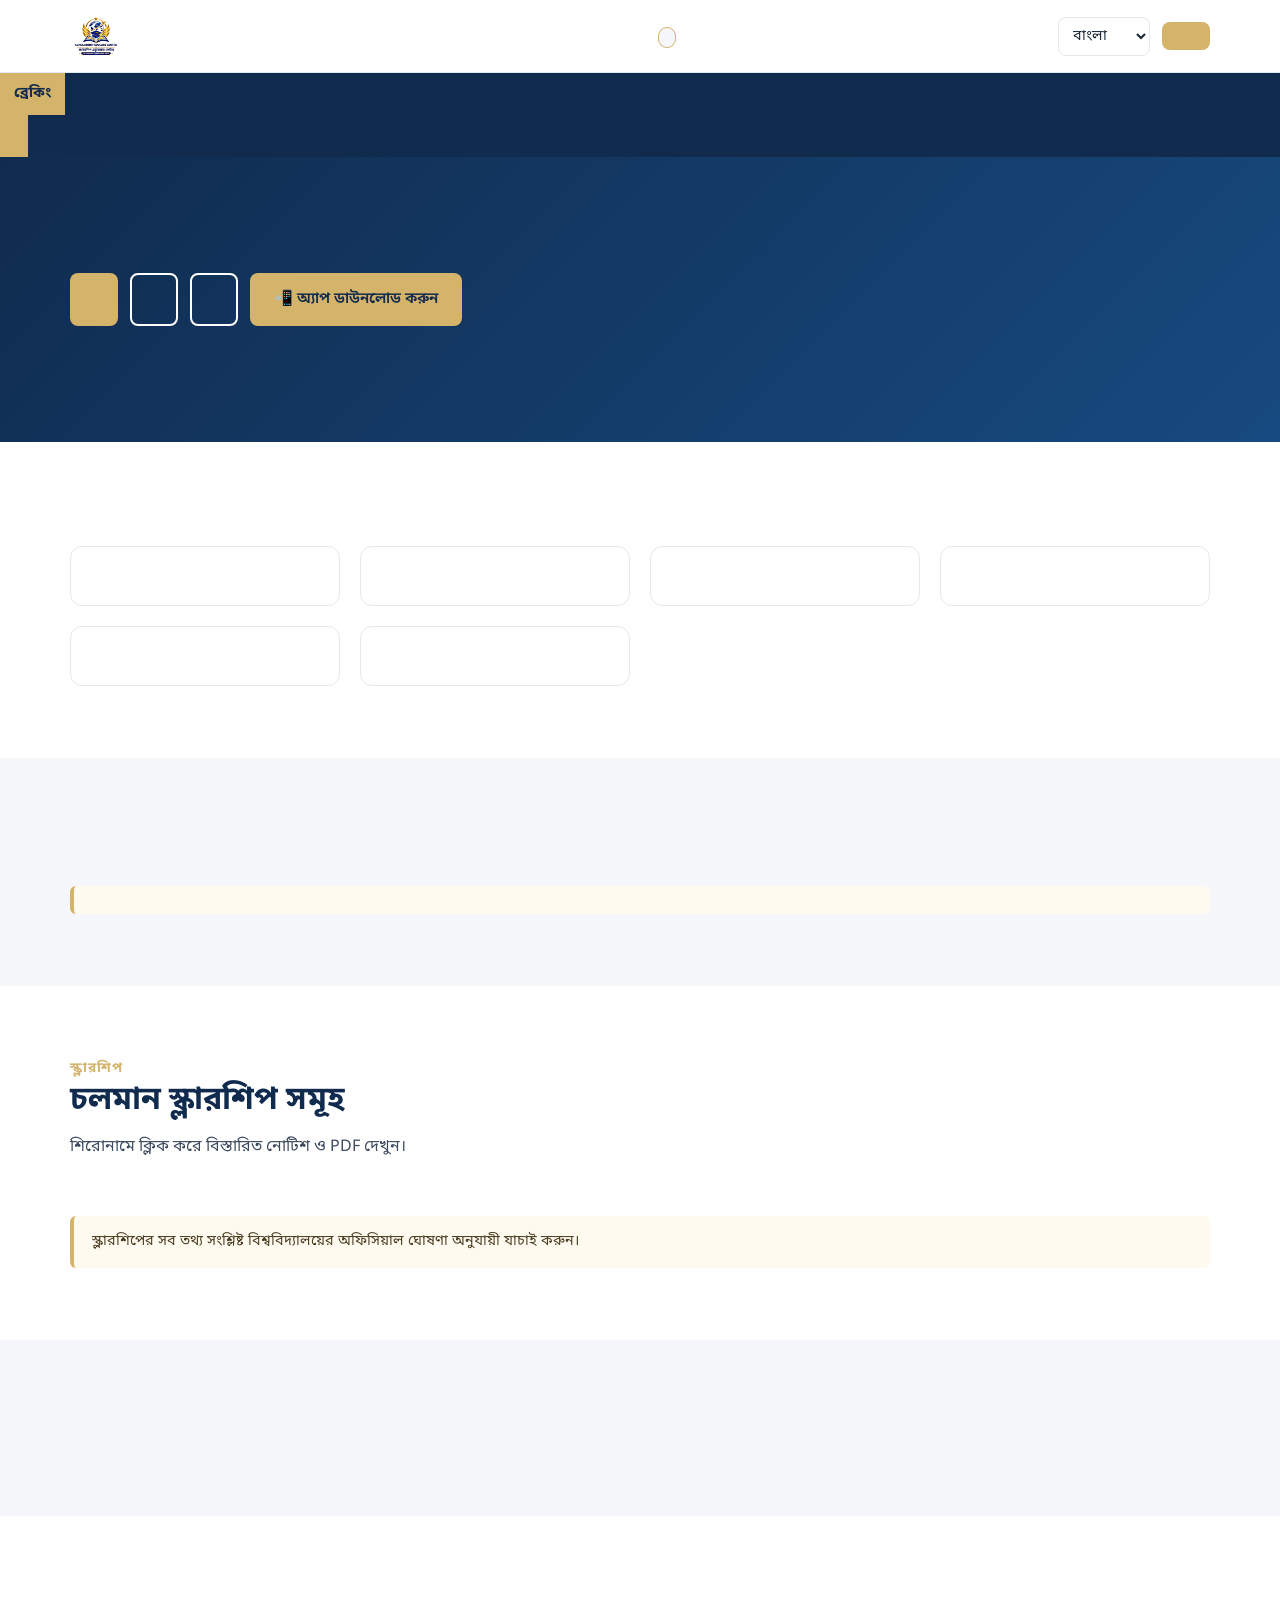
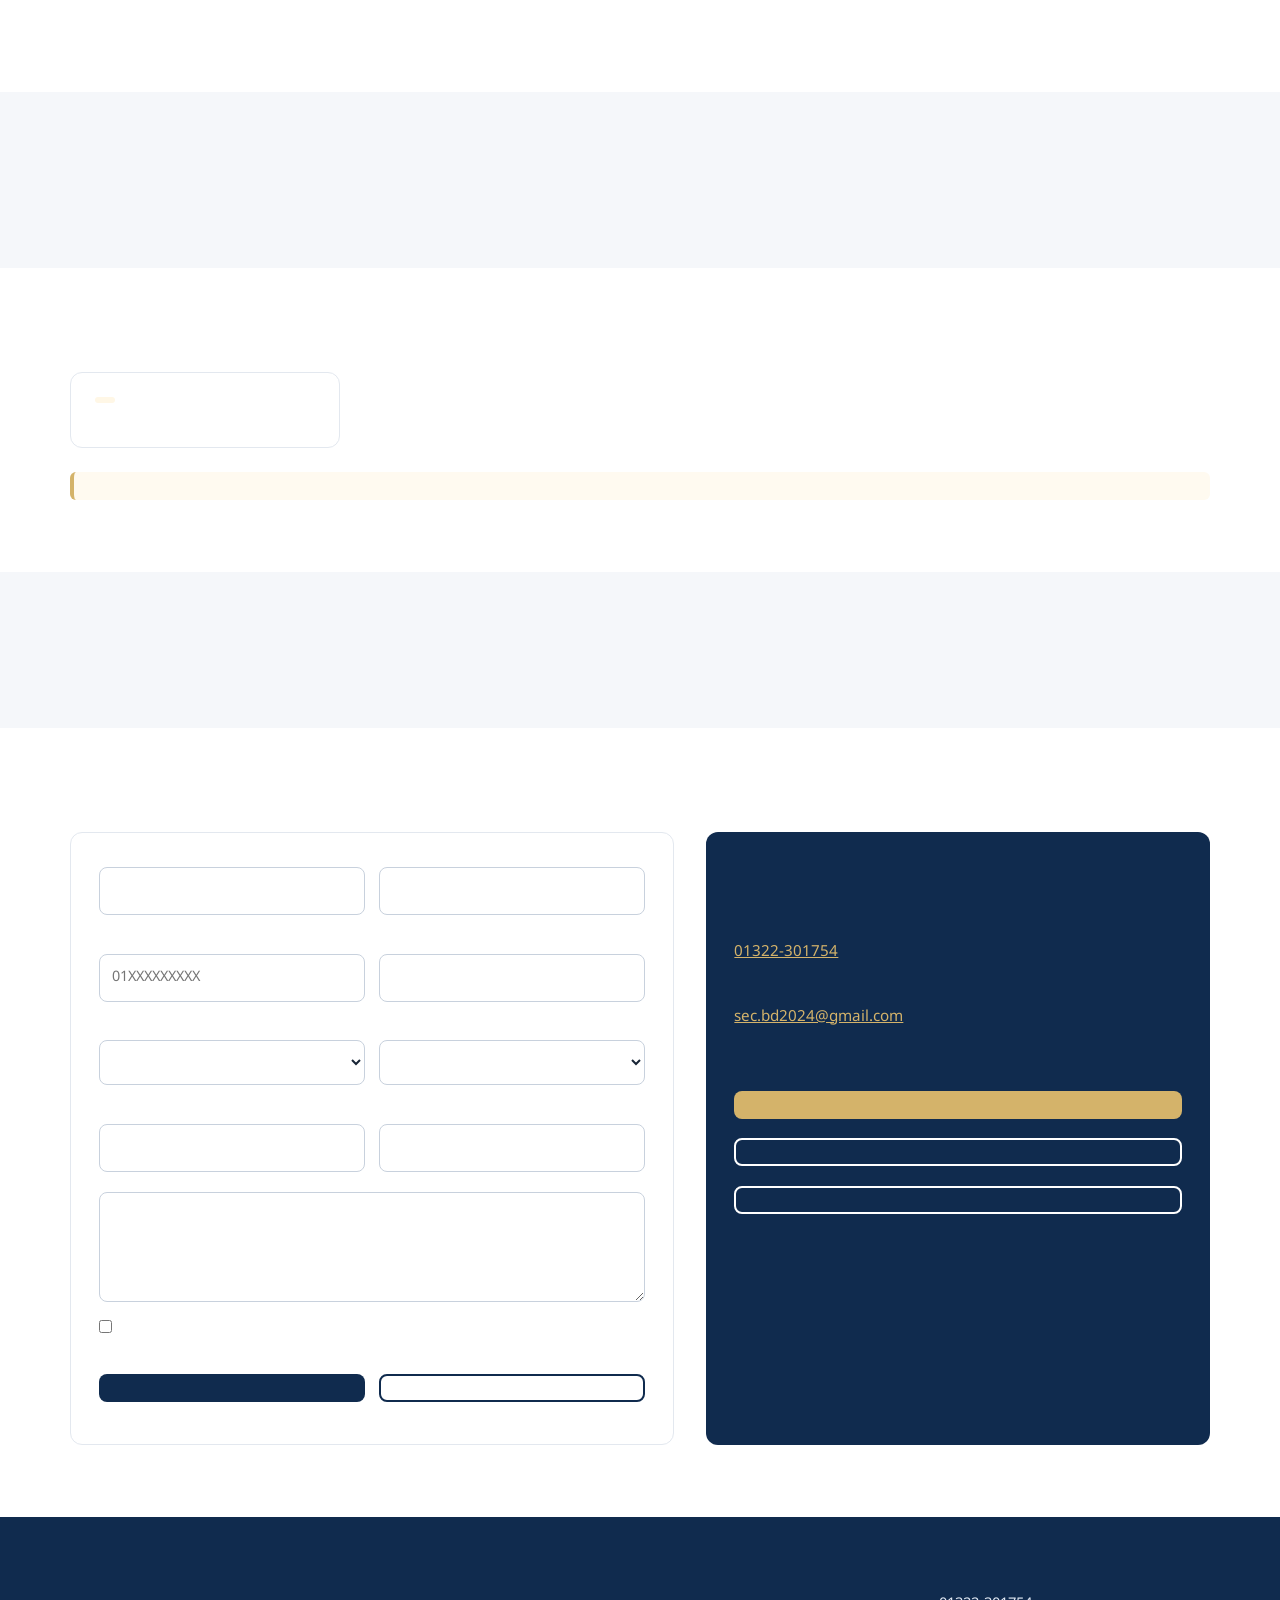
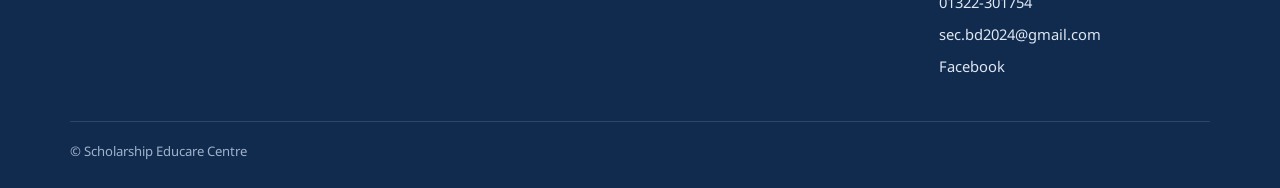
==== commit 8cc37b65: "Add files via upload" ====
--- a/index.html
+++ b/index.html
@@ -4,9 +4,15 @@
 <meta charset="UTF-8">
 <meta name="viewport" content="width=device-width, initial-scale=1, viewport-fit=cover">
 <title>Scholarship Educare Centre | Your Trusted Partner in Global Higher Education</title>
+<link rel="manifest" href="manifest.json">
+<meta name="theme-color" content="#102B4E">
+<link rel="apple-touch-icon" href="icon-192.png">
 <meta name="description" content="Scholarship Educare Centre, Kishoreganj, Bangladesh: scholarship guidance, university selection, document preparation and application support.">
 <link rel="preconnect" href="https://fonts.googleapis.com">
 <link href="https://fonts.googleapis.com/css2?family=Noto+Sans+Bengali:wght@400;600;700&family=Noto+Sans+Arabic:wght@400;600;700&family=Inter:wght@400;600;700&display=swap" rel="stylesheet">
+<link rel="manifest" href="manifest.webmanifest">
+<meta name="theme-color" content="#102B4E">
+<link rel="apple-touch-icon" href="icon-192.png">
 <style>
 :root{
   --navy:#102B4E; --royal:#174A80; --gold:#D4B36A; --white:#FFFFFF; --text:#182536;
@@ -127,6 +133,33 @@
 @media(max-width:520px){.brand small{display:none}}
 [dir="rtl"] .menu-soon{margin-inline-start:4px}
 [dir="rtl"] .card .more{margin-top:auto}
+
+.ticker{background:var(--navy);color:var(--white);display:flex;align-items:center;height:40px;overflow:hidden;font-size:.9rem;position:relative;z-index:40}
+.tk-label{background:var(--gold);color:var(--navy);font-weight:700;padding:0 14px;height:100%;display:flex;align-items:center;white-space:nowrap;flex-shrink:0}
+.tk-wrap{overflow:hidden;flex:1;min-width:0}
+.tk-track{display:inline-block;white-space:nowrap;padding-left:100%;animation:tk 45s linear infinite}
+.tk-track:hover{animation-play-state:paused}
+.tk-track a{color:var(--white);text-decoration:none}
+.tk-track a:hover{color:var(--gold);text-decoration:underline}
+@keyframes tk{from{transform:translateX(0)}to{transform:translateX(-100%)}}
+@media (prefers-reduced-motion:reduce){.tk-track{animation:none;padding-left:12px}}
+.pwa-btn{padding:8px 12px;border:1px solid var(--gold);background:var(--soft);color:var(--navy);border-radius:8px;font:inherit;font-size:.85rem;font-weight:600;cursor:pointer;align-items:center}
+.more{font-weight:600;text-decoration:none;color:var(--royal)}
+.notice-view{max-width:820px;padding-top:48px;padding-bottom:72px;min-height:60vh}
+.notice-view h2{margin-top:18px}
+.notice-body{white-space:pre-line;margin-top:18px;color:#2b3a4f;font-size:1.02rem}
+
+.ticker{display:flex;align-items:center;background:var(--navy);color:#fff;height:42px;overflow:hidden;font-size:.9rem}
+.tk-label{background:var(--gold);color:var(--navy);font-weight:700;padding:0 14px;height:100%;display:flex;align-items:center;flex-shrink:0}
+.tk-wrap{overflow:hidden;flex:1;white-space:nowrap}
+.tk-track{display:inline-flex;animation:tk 45s linear infinite}
+.tk-track a{color:#fff;text-decoration:none;padding-inline-end:56px}
+.tk-track a:hover{color:var(--gold)}
+.ticker:hover .tk-track{animation-play-state:paused}
+@keyframes tk{from{transform:translateX(100%)}to{transform:translateX(-50%)}}
+.notice-card{text-decoration:none;color:inherit}
+.notice-card:hover{border-color:var(--gold)}
+.notice-card .more{margin-top:auto}
 </style>
 </head>
 <body>
@@ -134,7 +167,7 @@
 <header>
   <nav class="wrap nav" aria-label="Main navigation">
     <a class="brand" href="#home">
-      <img id="siteLogo" class="site-logo" src="/_blob/08899eb5ee27d0732576c85284f10bb5" alt="Scholarship Educare Centre logo" width="52" height="52">
+      <img id="siteLogo" class="site-logo" src="logo-web.jpg" alt="Scholarship Educare Centre logo" width="52" height="52">
       <span><span data-i18n="brandName"></span><small data-i18n="brandTag"></small></span>
     </a>
     <ul class="menu" id="menu">
@@ -154,10 +187,14 @@
         <option value="ar">العربية</option>
       </select>
       <a class="btn btn-gold" href="#apply" data-i18n="applyNow"></a>
+      <button id="installBtn" class="pwa-btn" type="button" style="display:none"></button>
       <button class="burger" id="burger" aria-label="Menu" aria-expanded="false">☰</button>
     </div>
   </nav>
 </header>
+<div class="ticker" aria-label="ব্রেকিং আপডেট"><span class="tk-label">ব্রেকিং</span><div class="tk-wrap"><div class="tk-track" id="tickerTrack"></div></div></div>
+
+<div class="ticker" role="region" aria-label="Notices"><span class="tk-label" id="tkLabel"></span><div class="tk-wrap"><div class="tk-track" id="tickerText"></div></div></div>
 
 <main>
 <!-- HERO -->
@@ -171,6 +208,7 @@
       <a class="btn btn-gold" href="#scholarships" data-i18n="btnScholarships"></a>
       <a class="btn btn-line" href="#services" data-i18n="btnServices"></a>
       <a class="btn btn-line" href="#contact" data-i18n="btnContact"></a>
+      <button class="btn btn-gold" id="installBtn" type="button">📲 অ্যাপ ডাউনলোড করুন</button>
     </div>
     <p class="hero-note" data-i18n="heroNote"></p>
   </div>
@@ -207,28 +245,11 @@
 <!-- SCHOLARSHIPS -->
 <section id="scholarships">
   <div class="wrap">
-    <p class="eyebrow" data-i18n="schEyebrow"></p>
-    <h2 data-i18n="schH2"></h2>
-    <p class="lead" data-i18n="schLead"></p>
-    <div class="grid">
-      <div class="card">
-        <span class="tag sample" data-i18n="sampleTag"></span>
-        <h3 data-i18n="sch1t"></h3>
-        <ul>
-          <li data-i18n="sch1a"></li>
-          <li data-i18n="sch1b"></li>
-          <li data-i18n="sch1c"></li>
-        </ul>
-        <a class="more" href="#contact" data-i18n="viewDetails"></a>
-      </div>
-      <div class="card">
-        <span class="tag verified" data-i18n="verifiedTag"></span>
-        <h3 data-i18n="schNoneT"></h3>
-        <p data-i18n="schNoneD"></p>
-        <a class="more" href="#contact" data-i18n="schNoneBtn"></a>
-      </div>
-    </div>
-    <p class="notice" data-i18n="schNotice"></p>
+    <p class="eyebrow">স্কলারশিপ</p>
+    <h2>চলমান স্কলারশিপ সমূহ</h2>
+    <p class="lead">শিরোনামে ক্লিক করে বিস্তারিত নোটিশ ও PDF দেখুন।</p>
+    <div class="grid" id="noticeList"></div>
+    <p class="notice">স্কলারশিপের সব তথ্য সংশ্লিষ্ট বিশ্ববিদ্যালয়ের অফিসিয়াল ঘোষণা অনুযায়ী যাচাই করুন।</p>
   </div>
 </section>
 
@@ -350,6 +371,8 @@
   </div>
 </section>
 </main>
+
+<div id="noticeView" class="wrap notice-view" hidden></div>
 
 <footer>
   <div class="wrap">
@@ -666,7 +689,163 @@
   const st=document.getElementById('status'); st.className='status ok'; st.textContent=t('sentOk');
 });
 
+/* ===== Ticker, scholarships list, notice pages, app install ===== */
+const X = {
+bn:{tickLabel:"চলমান স্কলারশিপ", tickEmpty:"শীঘ্রই নতুন স্কলারশিপের তথ্য আসছে।", deadline:"শেষ তারিখ", published:"প্রকাশের তারিখ", details:"বিস্তারিত দেখুন", back:"← হোমে ফিরুন", read:"নোটিশ পড়ুন", download:"PDF ডাউনলোড", notFound:"এই নোটিশটি পাওয়া যায়নি।", install:"অ্যাপ ইনস্টল", installHelp:"Android (Chrome): উপরের ⋮ মেনু থেকে 'Install app' চাপুন।\niPhone (Safari): নিচের Share বাটন থেকে 'Add to Home Screen' চাপুন।"},
+en:{tickLabel:"Ongoing Scholarships", tickEmpty:"New scholarship updates coming soon.", deadline:"Deadline", published:"Published", details:"View Details", back:"← Back to Home", read:"Read Notice", download:"Download PDF", notFound:"This notice was not found.", install:"Install App", installHelp:"Android (Chrome): tap the ⋮ menu and choose 'Install app'.\niPhone (Safari): tap the Share button and choose 'Add to Home Screen'."},
+ar:{tickLabel:"المنح الجارية", tickEmpty:"ستتوفر تحديثات المنح قريباً.", deadline:"آخر موعد", published:"تاريخ النشر", details:"عرض التفاصيل", back:"العودة إلى الرئيسية →", read:"اقرأ الإعلان", download:"تحميل PDF", notFound:"لم يتم العثور على هذا الإعلان.", install:"تثبيت التطبيق", installHelp:"Android (Chrome): اضغط قائمة ⋮ واختر 'Install app'.\niPhone (Safari): اضغط زر المشاركة واختر 'Add to Home Screen'."}
+};
+const x = k => (X[lang] && X[lang][k]) || X.en[k];
+let SCH = [];
+let deferredPrompt = null;
+const nv = document.getElementById('noticeView');
+const installBtn = document.getElementById('installBtn');
+const origTitle = document.title;
+
+function el(tag, props, text){
+  const e = document.createElement(tag);
+  if(props) Object.assign(e, props);
+  if(text != null) e.textContent = text;
+  return e;
+}
+
+function renderTicker(){
+  document.getElementById('tkLabel').textContent = x('tickLabel');
+  const track = document.getElementById('tickerText');
+  track.textContent = '';
+  if(!SCH.length){ track.textContent = x('tickEmpty'); return; }
+  SCH.forEach(s => {
+    track.appendChild(el('a', {href: '#notice/' + encodeURIComponent(s.slug)}, s.title));
+    track.appendChild(el('span', null, '   ◆   '));
+  });
+}
+
+function renderSchList(){
+  const box = document.getElementById('schList');
+  box.textContent = '';
+  if(!SCH.length){
+    box.appendChild(el('div', {className: 'card'}, null));
+    box.lastChild.appendChild(el('p', null, x('tickEmpty')));
+    return;
+  }
+  SCH.forEach(s => {
+    const c = el('article', {className: 'card'});
+    c.appendChild(el('span', {className: 'tag verified'}, x('published') + ': ' + (s.date || '-')));
+    c.appendChild(el('h3', null, s.title));
+    if(s.deadline) c.appendChild(el('p', null, x('deadline') + ': ' + s.deadline));
+    c.appendChild(el('a', {className: 'more', href: '#notice/' + encodeURIComponent(s.slug)}, x('details') + ' →'));
+    box.appendChild(c);
+  });
+}
+
+function showNotice(s){
+  nv.textContent = '';
+  nv.appendChild(el('a', {className: 'more', href: '#home'}, x('back')));
+  if(!s){ nv.appendChild(el('h2', null, x('notFound'))); document.title = origTitle; return; }
+  document.title = s.title + ' | Scholarship Educare Centre';
+  nv.appendChild(el('h2', null, s.title));
+  let meta = x('published') + ': ' + (s.date || '-');
+  if(s.deadline) meta += '   |   ' + x('deadline') + ': ' + s.deadline;
+  nv.appendChild(el('p', {className: 'lead'}, meta));
+  nv.appendChild(el('div', {className: 'notice-body'}, s.body || ''));
+  if(s.pdf){
+    const row = el('div', {className: 'row', style: 'margin-top:24px'});
+    row.appendChild(el('a', {className: 'btn btn-navy', href: s.pdf, target: '_blank', rel: 'noopener'}, x('read')));
+    row.appendChild(el('a', {className: 'btn btn-gold', href: s.pdf, download: ''}, x('download')));
+    nv.appendChild(row);
+  }
+}
+
+function route(){
+  const m = location.hash.match(/^#notice\/(.+)$/);
+  document.querySelector('main').hidden = !!m;
+  document.querySelector('footer').hidden = !!m;
+  nv.hidden = !m;
+  if(m){
+    let slug = m[1];
+    try{ slug = decodeURIComponent(slug); }catch(e){}
+    showNotice(SCH.find(n => n.slug === slug));
+    window.scrollTo(0, 0);
+  } else {
+    document.title = origTitle;
+    if(location.hash.length > 1){
+      try{ const t = document.querySelector(location.hash); if(t) t.scrollIntoView(); }catch(e){}
+    }
+  }
+}
+
+function renderDynamic(){
+  installBtn.textContent = x('install');
+  renderTicker();
+  renderSchList();
+  if(location.hash.startsWith('#notice/')) route();
+}
+
+const baseRender = render;
+render = function(){ baseRender(); renderDynamic(); };
+
+async function loadSch(){
+  try{
+    const r = await fetch('scholarships.json', {cache: 'no-store'});
+    const j = await r.json();
+    SCH = Array.isArray(j) ? j : [];
+  }catch(e){ SCH = []; }
+  renderDynamic();
+  route();
+}
+
+// App install (PWA)
+if('serviceWorker' in navigator){
+  window.addEventListener('load', () => navigator.serviceWorker.register('sw.js').catch(() => {}));
+}
+window.addEventListener('beforeinstallprompt', e => { e.preventDefault(); deferredPrompt = e; });
+window.addEventListener('appinstalled', () => { installBtn.style.display = 'none'; });
+installBtn.addEventListener('click', async () => {
+  if(deferredPrompt){
+    deferredPrompt.prompt();
+    await deferredPrompt.userChoice;
+    deferredPrompt = null;
+  } else {
+    alert(x('installHelp'));
+  }
+});
+const isStandalone = window.matchMedia('(display-mode: standalone)').matches || window.navigator.standalone;
+installBtn.style.display = isStandalone ? 'none' : 'inline-flex';
+
+window.addEventListener('hashchange', route);
+
 render();
+loadSch();
+
+// Notices
+(async function loadNotices(){
+  let list=[];
+  try{ const r=await fetch('notices.json',{cache:'no-store'}); list=await r.json(); }catch(e){}
+  const esc=v=>String(v??'').replace(/[&<>"']/g,c=>({'&':'&amp;','<':'&lt;','>':'&gt;','"':'&quot;',"'":'&#39;'}[c]));
+  const box=document.getElementById('noticeList'), tk=document.getElementById('tickerTrack');
+  if(!list.length){
+    box.innerHTML='<p class="lead">এখনো কোনো নোটিশ যুক্ত হয়নি।</p>';
+    tk.innerHTML='<a href="#scholarships">নতুন স্কলারশিপ নোটিশ শীঘ্রই আসছে</a>';
+    return;
+  }
+  box.innerHTML=list.map(n=>`<a class="card notice-card" href="notice.html?id=${encodeURIComponent(n.id)}">
+      <span class="tag">${esc(n.date)}</span>
+      <h3>${esc(n.title)}</h3>
+      <p>${esc(n.university)}${n.country?' · '+esc(n.country):''}</p>
+      ${n.deadline?`<span class="tag sample">শেষ তারিখ: ${esc(n.deadline)}</span>`:''}
+      <span class="more">বিস্তারিত →</span></a>`).join('');
+  const items=list.map(n=>`<a href="notice.html?id=${encodeURIComponent(n.id)}">${esc(n.title)}</a>`).join('');
+  tk.innerHTML=items+items;
+})();
+
+// App install
+let deferredPrompt=null;
+window.addEventListener('beforeinstallprompt',e=>{e.preventDefault();deferredPrompt=e;});
+document.getElementById('installBtn').addEventListener('click',async()=>{
+  if(deferredPrompt){ deferredPrompt.prompt(); await deferredPrompt.userChoice; deferredPrompt=null; return; }
+  alert('অ্যান্ড্রয়েড: ব্রাউজারের মেনু (⋮) থেকে "Install app" বা "Add to Home screen" চাপুন।\nআইফোন: Safari-তে শেয়ার বাটন থেকে "Add to Home Screen" চাপুন।');
+});
+if('serviceWorker' in navigator){ navigator.serviceWorker.register('sw.js').catch(()=>{}); }
 </script>
 </body>
 </html>
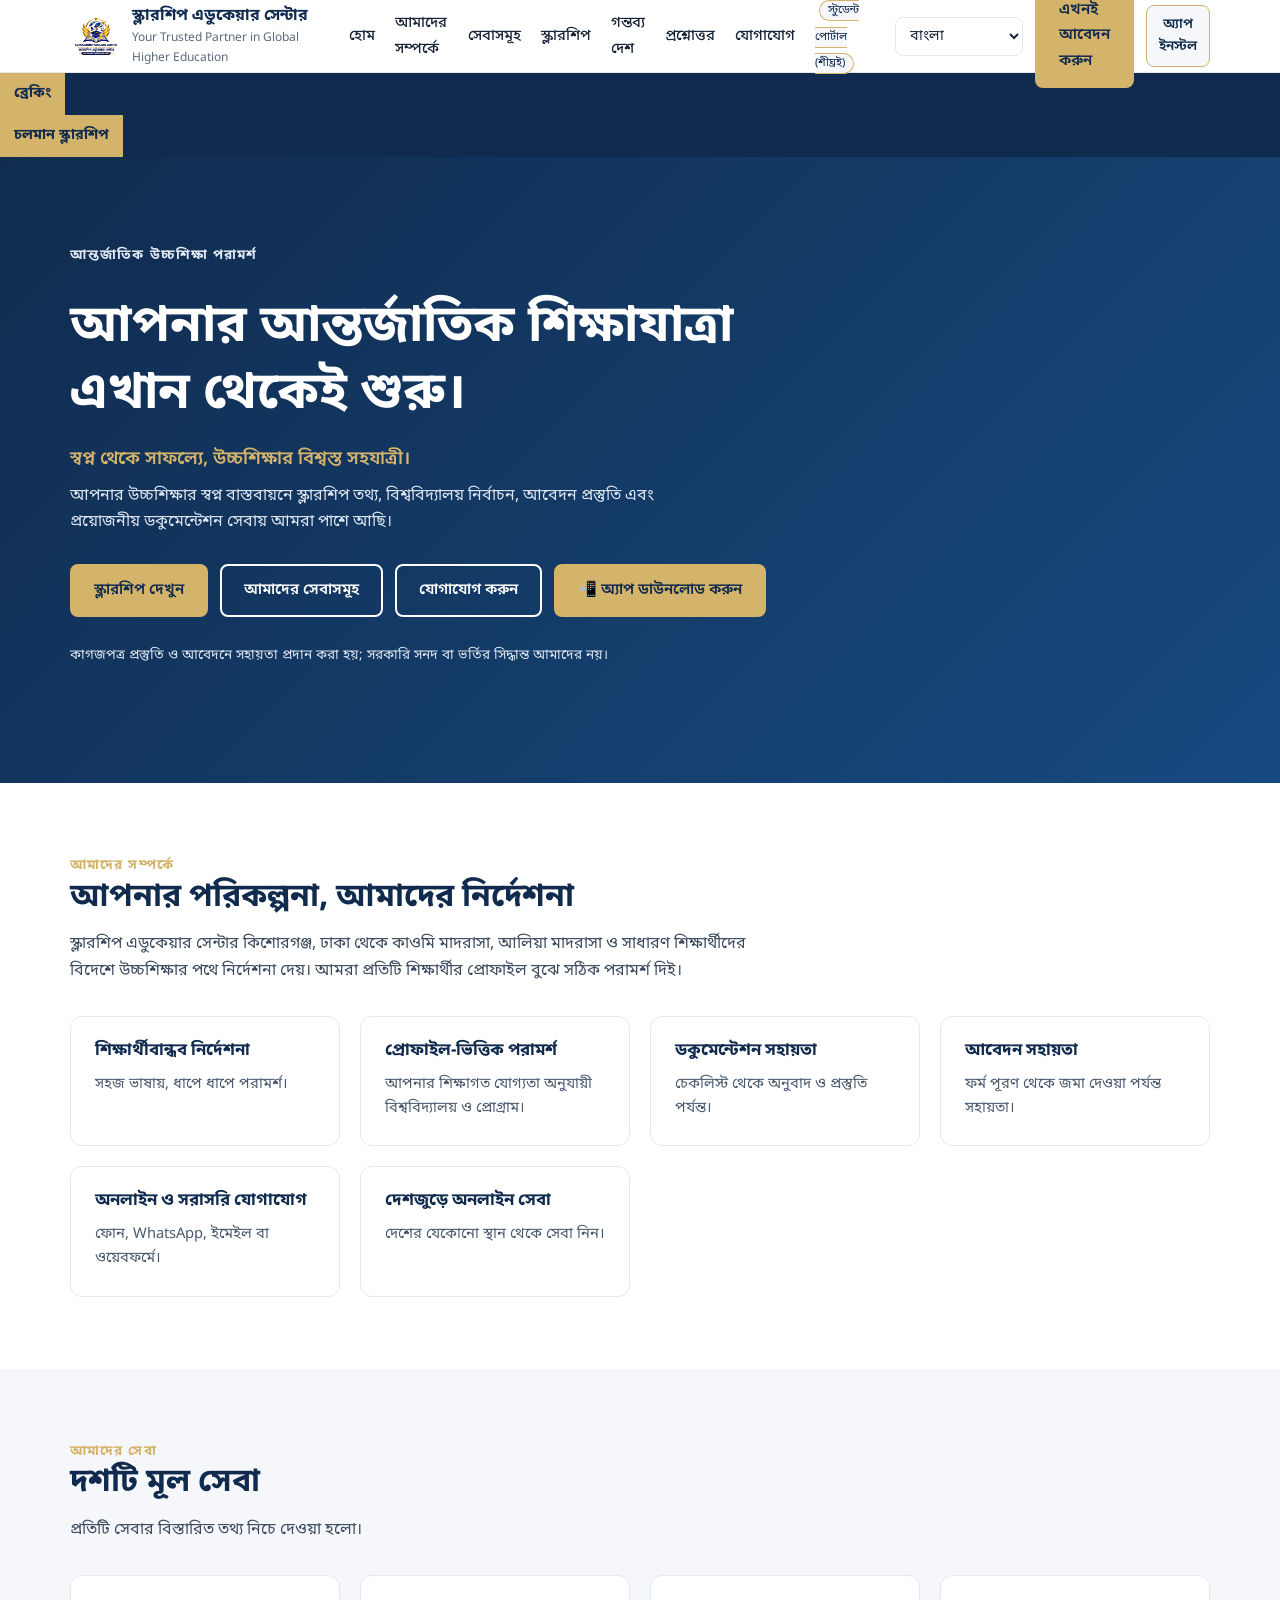
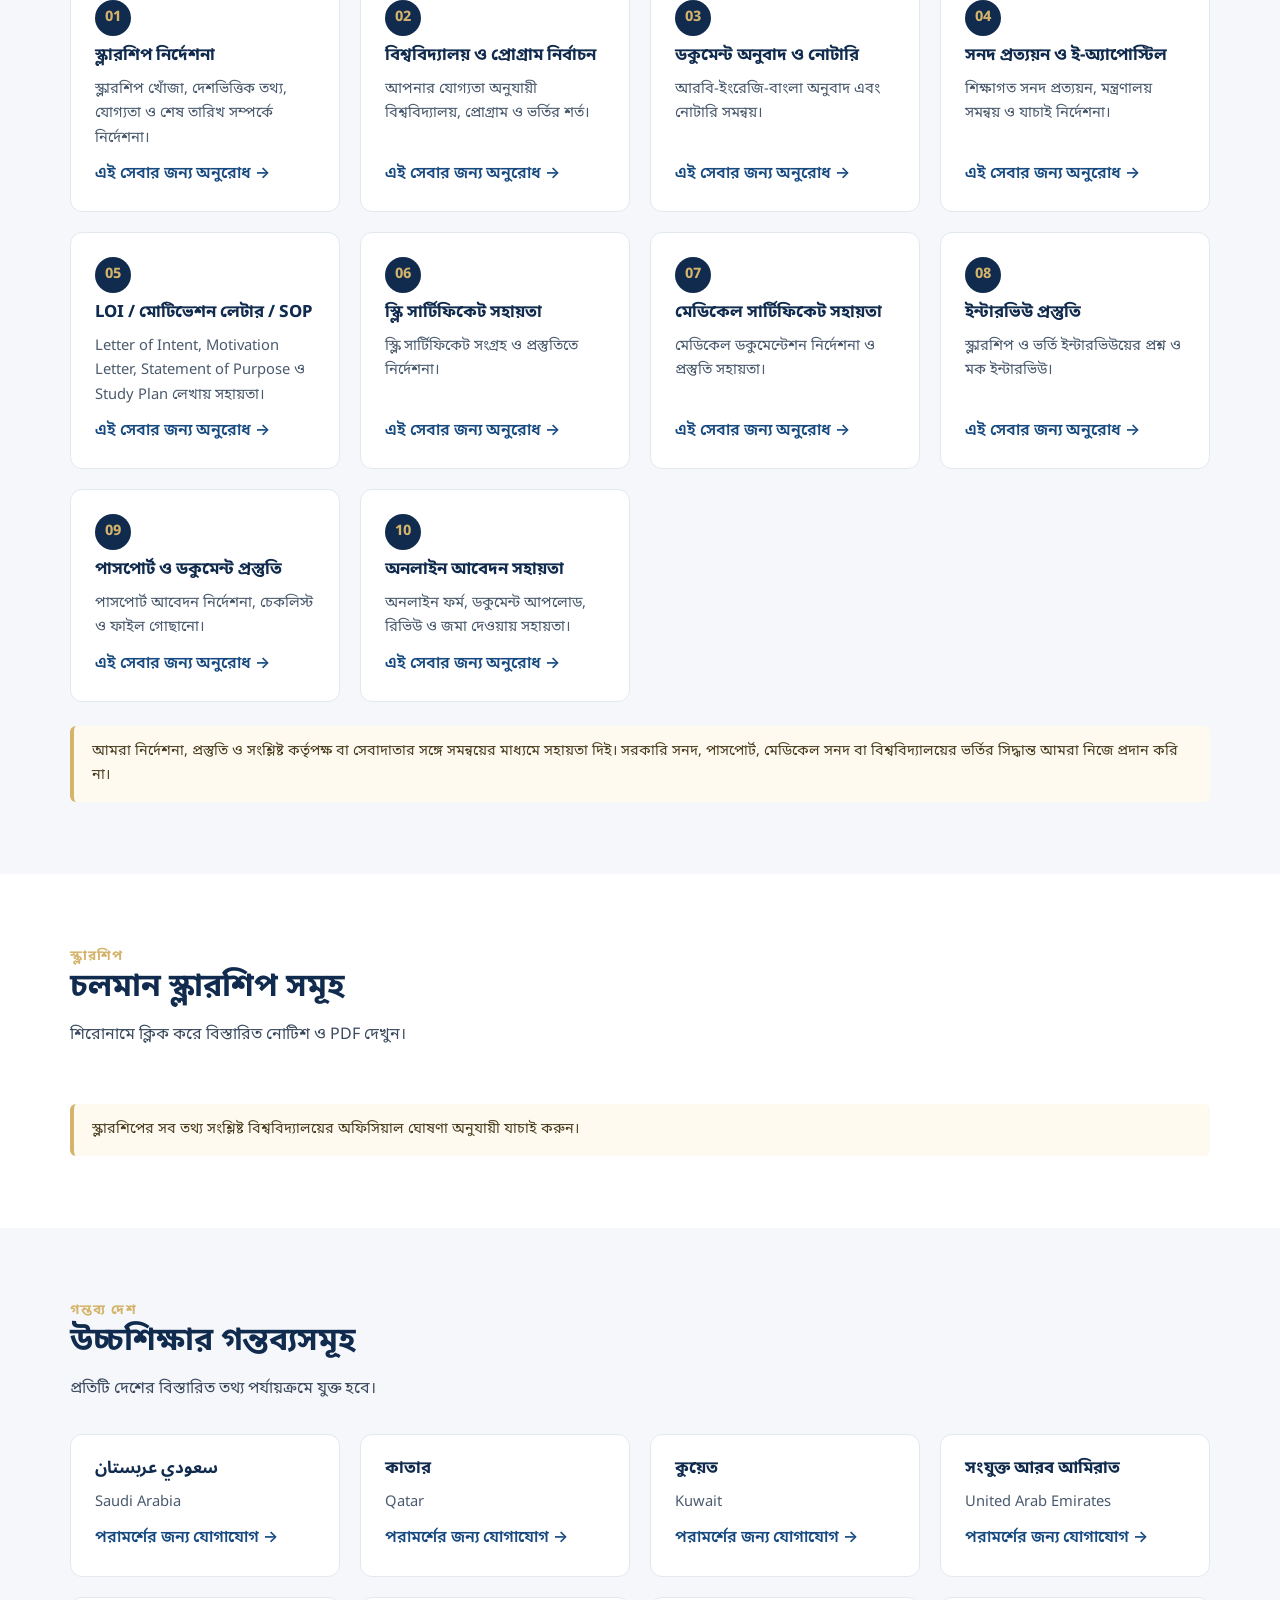
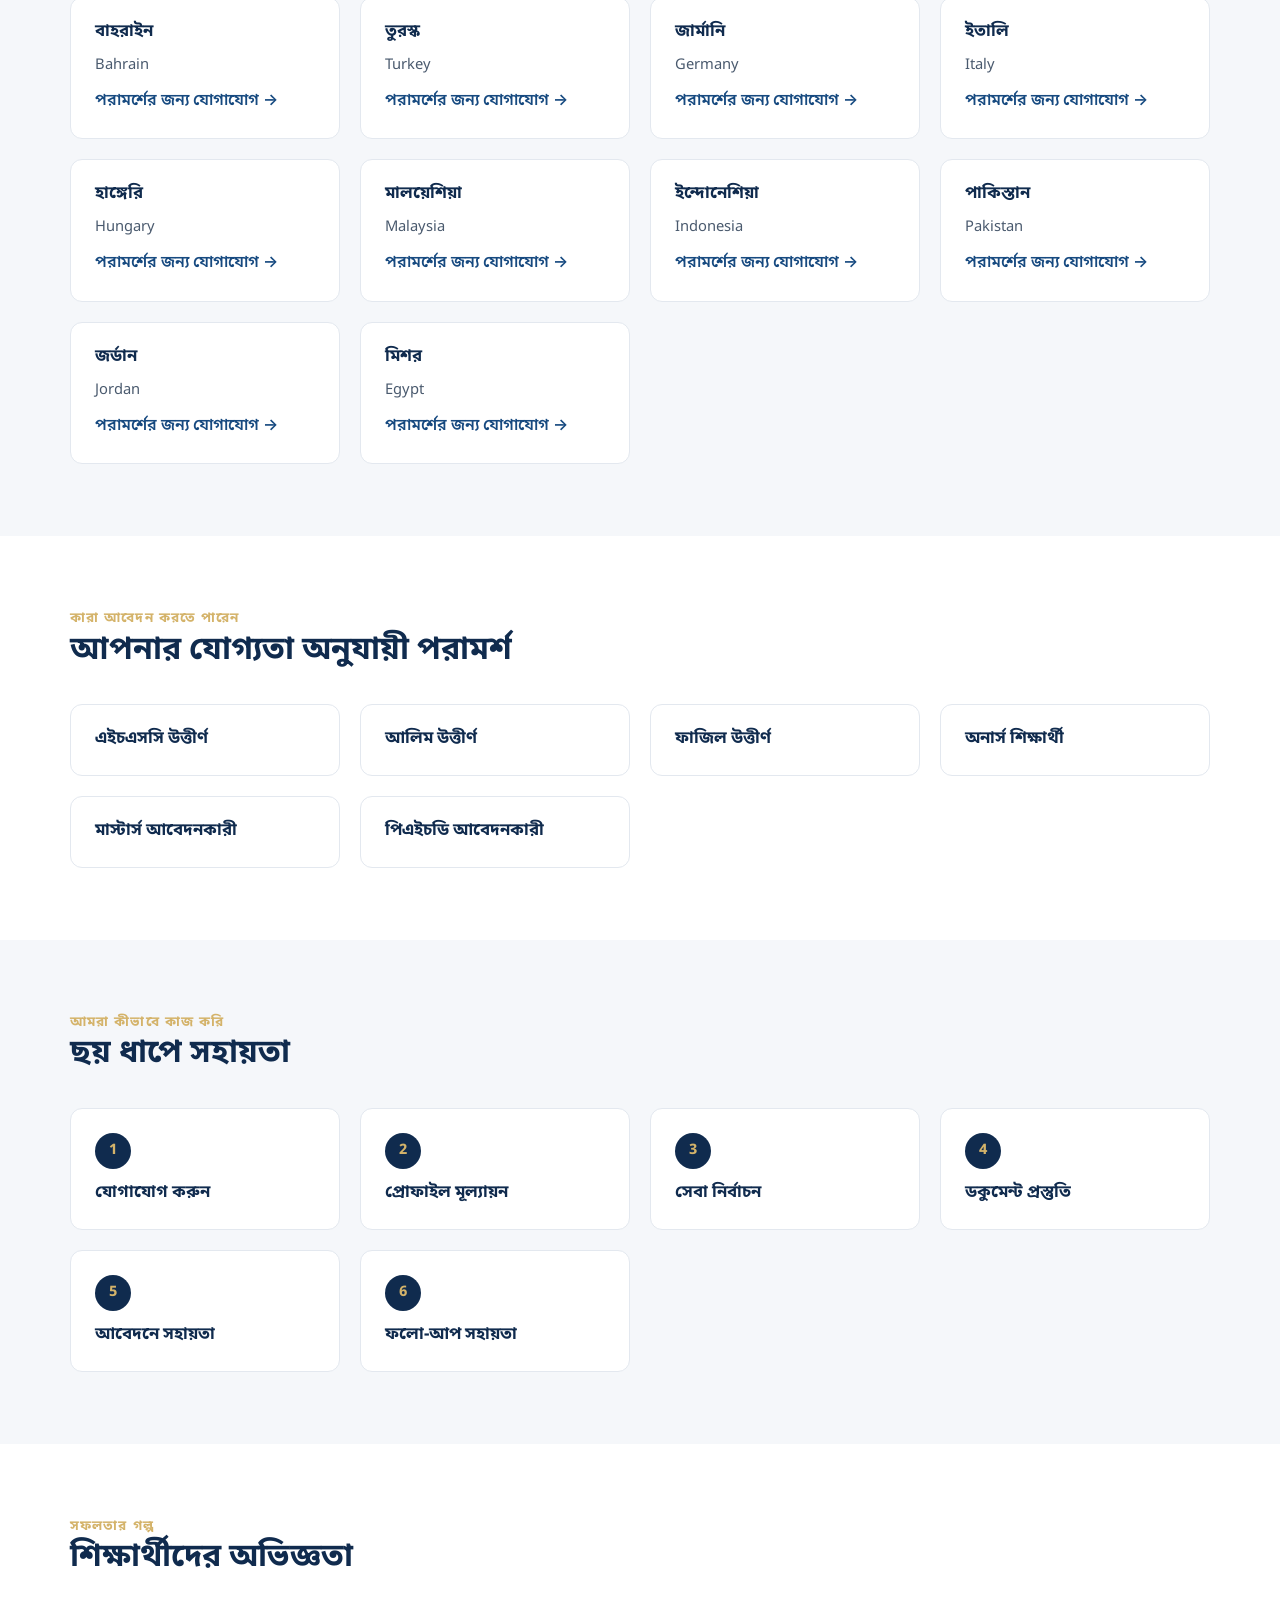
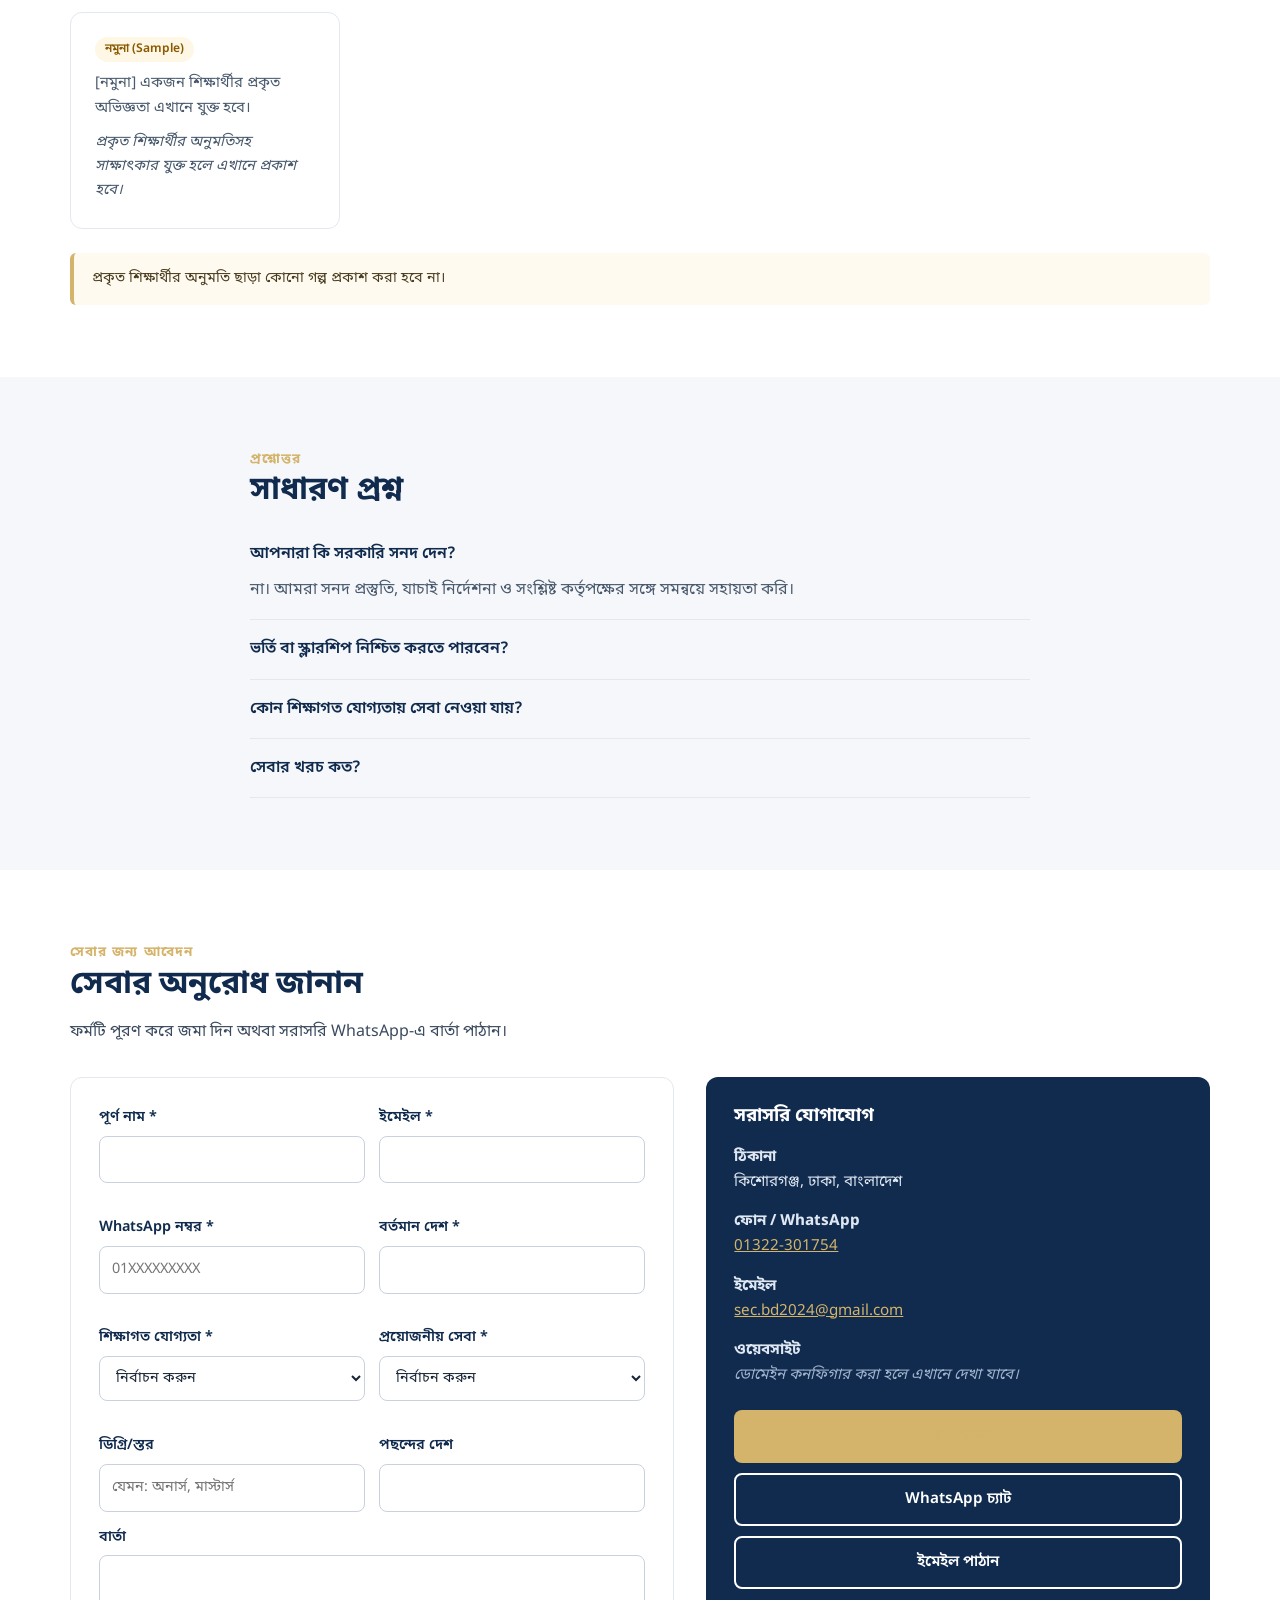
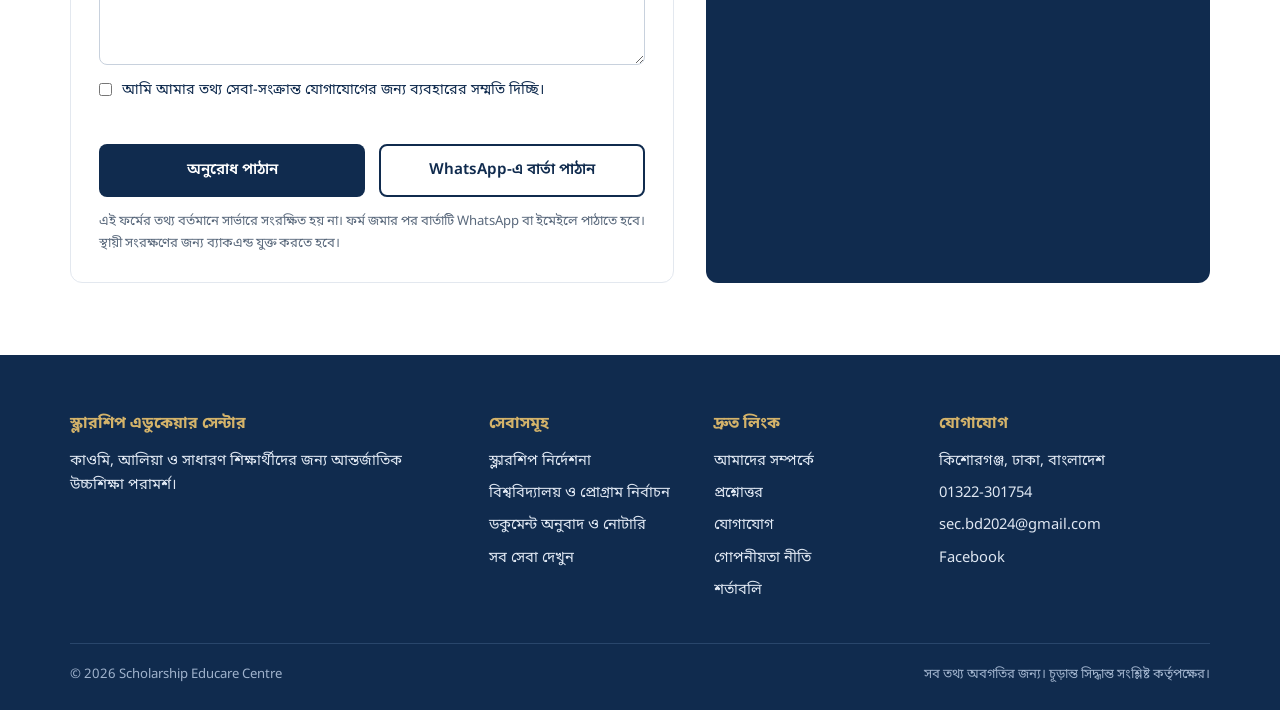
==== commit 33c2adc5: "Add files via upload" ====
--- a/index.html
+++ b/index.html
@@ -838,14 +838,6 @@
   tk.innerHTML=items+items;
 })();
 
-// App install
-let deferredPrompt=null;
-window.addEventListener('beforeinstallprompt',e=>{e.preventDefault();deferredPrompt=e;});
-document.getElementById('installBtn').addEventListener('click',async()=>{
-  if(deferredPrompt){ deferredPrompt.prompt(); await deferredPrompt.userChoice; deferredPrompt=null; return; }
-  alert('অ্যান্ড্রয়েড: ব্রাউজারের মেনু (⋮) থেকে "Install app" বা "Add to Home screen" চাপুন।\nআইফোন: Safari-তে শেয়ার বাটন থেকে "Add to Home Screen" চাপুন।');
-});
-if('serviceWorker' in navigator){ navigator.serviceWorker.register('sw.js').catch(()=>{}); }
 </script>
 </body>
 </html>
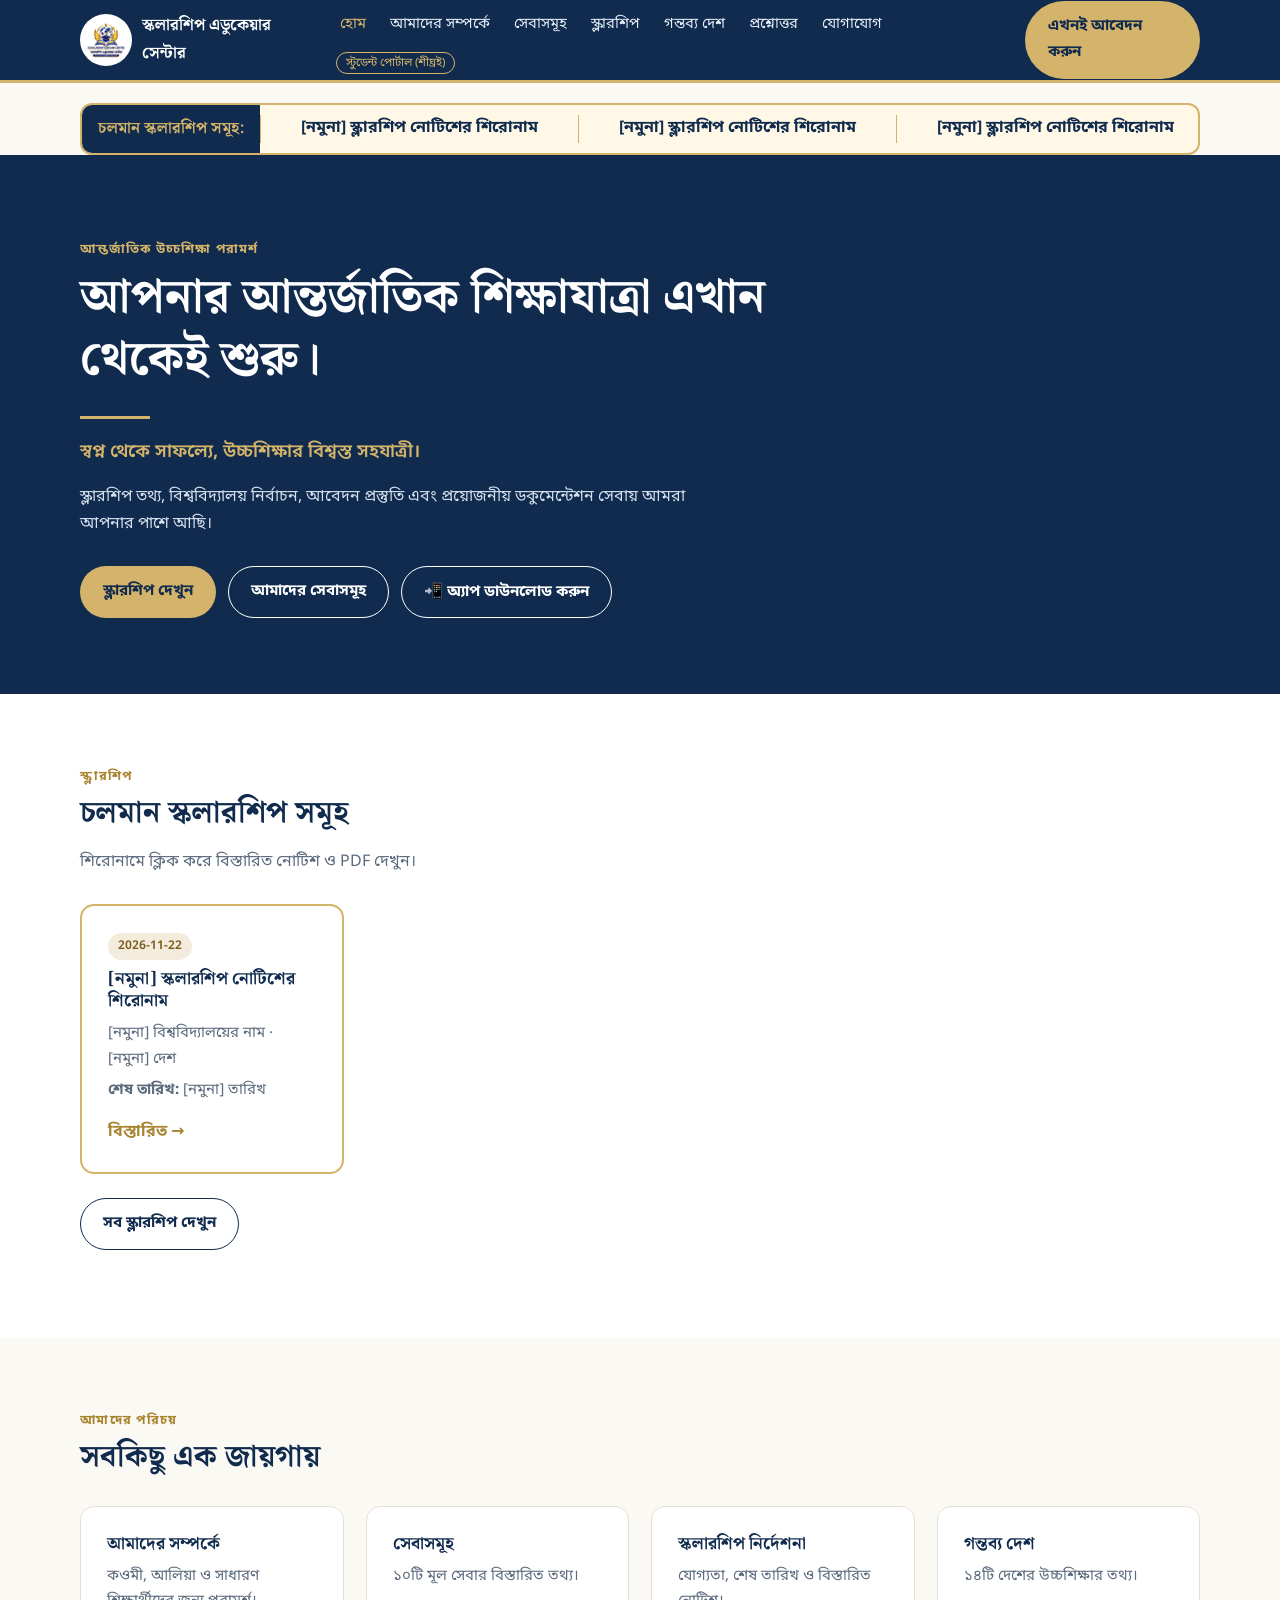
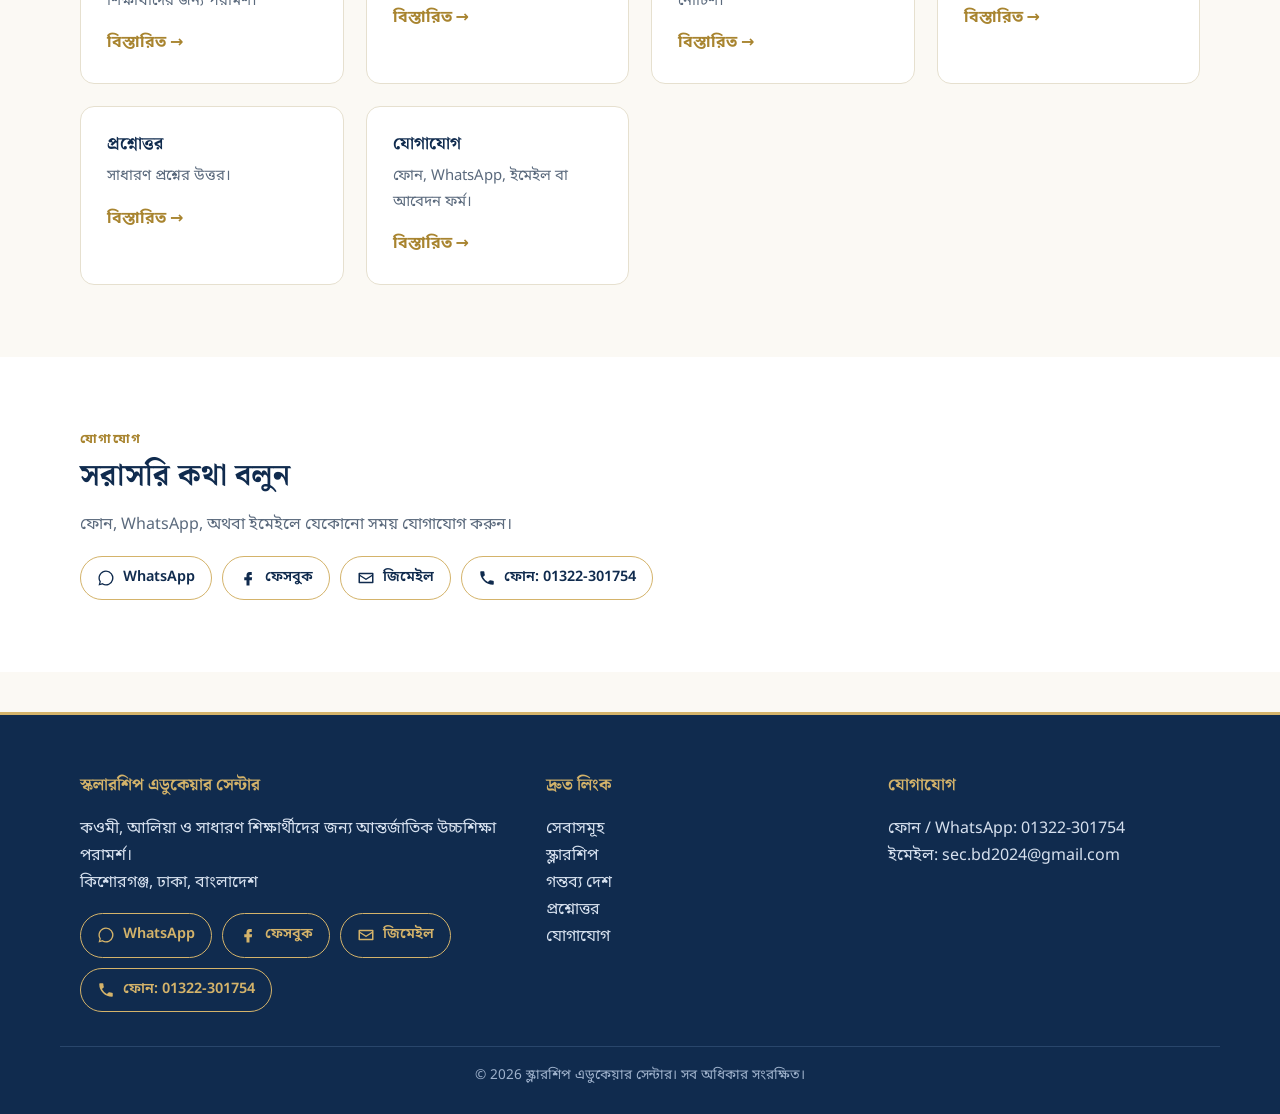
==== commit 894ba667: "Add files via upload" ====
--- a/index.html
+++ b/index.html
@@ -1,843 +1,38 @@
 <!DOCTYPE html>
-<html lang="bn" dir="ltr">
-<head>
-<meta charset="UTF-8">
-<meta name="viewport" content="width=device-width, initial-scale=1, viewport-fit=cover">
-<title>Scholarship Educare Centre | Your Trusted Partner in Global Higher Education</title>
-<link rel="manifest" href="manifest.json">
-<meta name="theme-color" content="#102B4E">
-<link rel="apple-touch-icon" href="icon-192.png">
-<meta name="description" content="Scholarship Educare Centre, Kishoreganj, Bangladesh: scholarship guidance, university selection, document preparation and application support.">
-<link rel="preconnect" href="https://fonts.googleapis.com">
-<link href="https://fonts.googleapis.com/css2?family=Noto+Sans+Bengali:wght@400;600;700&family=Noto+Sans+Arabic:wght@400;600;700&family=Inter:wght@400;600;700&display=swap" rel="stylesheet">
-<link rel="manifest" href="manifest.webmanifest">
-<meta name="theme-color" content="#102B4E">
-<link rel="apple-touch-icon" href="icon-192.png">
-<style>
-:root{
-  --navy:#102B4E; --royal:#174A80; --gold:#D4B36A; --white:#FFFFFF; --text:#182536;
-  --soft:#F5F7FA; --line:#E3E8EF;
-  --font: "Inter","Noto Sans Bengali","Noto Sans Arabic",system-ui,sans-serif;
-}
-*{box-sizing:border-box;margin:0;padding:0}
-html{scroll-behavior:smooth;scroll-padding-top:90px}
-body{font-family:var(--font);color:var(--text);background:var(--white);line-height:1.65;font-size:16px}
-[lang="bn"] body,body:lang(bn){font-family:"Noto Sans Bengali",var(--font)}
-img{max-width:100%;display:block}
-a{color:var(--royal)}
-.wrap{max-width:1180px;margin:0 auto;padding:0 20px}
-h1,h2,h3{color:var(--navy);line-height:1.3}
-h2{font-size:clamp(1.5rem,3vw,2rem);margin-bottom:12px}
-section{padding:72px 0}
-.alt{background:var(--soft)}
-.eyebrow{color:var(--gold);font-weight:700;font-size:.85rem;letter-spacing:.08em;text-transform:uppercase}
-.lead{color:#3b4a5e;max-width:680px}
-.btn{display:inline-flex;align-items:center;justify-content:center;gap:8px;padding:12px 22px;border-radius:8px;font-weight:600;text-decoration:none;border:2px solid transparent;cursor:pointer;font:inherit;font-weight:600;font-size:.95rem;transition:background .2s}
-.btn-gold{background:var(--gold);color:var(--navy)}
-.btn-gold:hover{background:#c9a757}
-.btn-navy{background:var(--navy);color:var(--white)}
-.btn-navy:hover{background:var(--royal)}
-.btn-line{border-color:var(--navy);color:var(--navy);background:transparent}
-.btn-line:hover{background:var(--navy);color:var(--white)}
-:focus-visible{outline:3px solid var(--gold);outline-offset:2px}
-
-/* Header */
-header{position:sticky;top:0;z-index:50;background:var(--white);border-bottom:1px solid var(--line)}
-.nav{display:flex;align-items:center;justify-content:space-between;height:72px;gap:16px}
-.brand{display:flex;align-items:center;gap:10px;text-decoration:none;color:var(--navy);font-weight:700}
-.site-logo{width:52px;height:52px;object-fit:contain}
-.logo-slot{width:44px;height:44px;border-radius:50%;border:2px dashed var(--gold);display:grid;place-items:center;font-size:.6rem;color:var(--royal);text-align:center;line-height:1.1;background:var(--soft)}
-.brand small{display:block;font-weight:400;font-size:.75rem;color:#5b6a7d}
-.menu{display:flex;gap:20px;list-style:none;align-items:center}
-.menu a{text-decoration:none;color:var(--text);font-size:.92rem;font-weight:500}
-.menu a:hover{color:var(--royal)}
-.nav-right{display:flex;align-items:center;gap:12px}
-select.lang{padding:8px 10px;border:1px solid var(--line);border-radius:8px;font:inherit;font-size:.9rem;background:var(--white);color:var(--text)}
-.burger{display:none;background:none;border:1px solid var(--line);border-radius:8px;padding:8px 12px;font-size:1.1rem;cursor:pointer;color:var(--navy)}
-.menu-soon{font-size:.7rem;background:var(--soft);border:1px solid var(--gold);border-radius:999px;padding:2px 8px;color:var(--navy);margin-inline-start:4px}
-
-/* Hero */
-.hero{background:linear-gradient(135deg,var(--navy),var(--royal));color:var(--white);padding:88px 0}
-.hero h1{color:var(--white);font-size:clamp(2rem,5vw,3.2rem);max-width:760px}
-.hero .bn-tag{color:var(--gold);font-size:1.15rem;margin:16px 0 8px;font-weight:600}
-.hero p{color:#dfe7f2;max-width:640px;margin-bottom:28px}
-.hero .actions{display:flex;flex-wrap:wrap;gap:12px}
-.hero .btn-line{border-color:var(--white);color:var(--white)}
-.hero .btn-line:hover{background:var(--white);color:var(--navy)}
-.hero-note{margin-top:28px;font-size:.85rem;color:#b9c8dc}
-
-/* Grids */
-.grid{display:grid;gap:20px;grid-template-columns:repeat(auto-fill,minmax(260px,1fr));margin-top:32px}
-.card{background:var(--white);border:1px solid var(--line);border-radius:12px;padding:24px;display:flex;flex-direction:column;gap:10px}
-.card h3{font-size:1.05rem}
-.card p{font-size:.92rem;color:#4a5a6e}
-.num{width:36px;height:36px;border-radius:50%;background:var(--navy);color:var(--gold);display:grid;place-items:center;font-weight:700;font-size:.9rem}
-.tag{display:inline-block;font-size:.75rem;padding:3px 10px;border-radius:999px;background:var(--soft);color:var(--royal);font-weight:600;align-self:flex-start}
-.tag.sample{background:#fff7e6;color:#8a5a00}
-.tag.verified{background:#e8f5ee;color:#1d6b3e}
-.card ul{padding-inline-start:18px;font-size:.92rem;color:#4a5a6e}
-.card .more{margin-top:auto;font-weight:600;text-decoration:none;color:var(--royal)}
-.notice{margin-top:24px;font-size:.9rem;background:#fffaf0;border-inline-start:4px solid var(--gold);padding:14px 18px;border-radius:6px;color:#4a3d1f}
-
-/* Steps */
-.steps{counter-reset:s}
-.step{display:flex;gap:14px;align-items:flex-start}
-
-/* Forms */
-.form-wrap{display:grid;gap:32px;grid-template-columns:1fr;margin-top:32px}
-@media(min-width:900px){.form-wrap{grid-template-columns:1.2fr 1fr}}
-form{display:grid;gap:14px;background:var(--white);border:1px solid var(--line);padding:28px;border-radius:12px}
-.row{display:grid;gap:14px;grid-template-columns:1fr}
-@media(min-width:620px){.row{grid-template-columns:1fr 1fr}}
-label{display:grid;gap:6px;font-size:.9rem;font-weight:600;color:var(--navy)}
-input,select,textarea{font:inherit;font-weight:400;padding:11px 12px;border:1px solid #c8d1dd;border-radius:8px;color:var(--text);background:var(--white);width:100%}
-textarea{min-height:110px;resize:vertical}
-.err{color:#b42318;font-size:.8rem;font-weight:400;min-height:1em}
-.check{display:flex;gap:10px;align-items:flex-start;font-size:.9rem;font-weight:400}
-.check input{width:auto;margin-top:4px}
-.status{padding:14px;border-radius:8px;display:none;font-size:.95rem}
-.status.ok{display:block;background:#e8f5ee;color:#1d6b3e}
-.contact-box{background:var(--navy);color:var(--white);border-radius:12px;padding:28px}
-.contact-box h3{color:var(--white);margin-bottom:12px}
-.contact-box p,.contact-box li{color:#dfe7f2;font-size:.95rem}
-.contact-box ul{list-style:none;display:grid;gap:14px;margin:16px 0 22px}
-.contact-box a{color:var(--gold)}
-.contact-box .btn{width:100%;margin-bottom:10px}
-.contact-box .btn-line{color:var(--white);border-color:var(--white)}
-.contact-box .btn-line:hover{background:var(--white);color:var(--navy)}
-
-/* FAQ */
-details{border-bottom:1px solid var(--line);padding:16px 0}
-summary{cursor:pointer;font-weight:600;color:var(--navy);list-style:none}
-summary::-webkit-details-marker{display:none}
-details p{margin-top:10px;color:#4a5a6e}
-
-/* Footer */
-footer{background:var(--navy);color:#dfe7f2;padding:56px 0 24px;font-size:.92rem}
-footer h4{color:var(--gold);margin-bottom:12px;font-size:1rem}
-.foot-grid{display:grid;gap:32px;grid-template-columns:1fr;}
-@media(min-width:760px){.foot-grid{grid-template-columns:2fr 1fr 1fr 1.4fr}}
-footer ul{list-style:none;display:grid;gap:8px}
-footer a{color:#dfe7f2;text-decoration:none}
-footer a:hover{color:var(--gold)}
-.copy{margin-top:40px;padding-top:20px;border-top:1px solid #29466b;font-size:.82rem;color:#9fb2cc;display:flex;flex-wrap:wrap;justify-content:space-between;gap:10px}
-.placeholder{color:#9fb2cc;font-style:italic}
-
-/* Mobile menu */
-@media(max-width:960px){
-  .burger{display:block}
-  .menu{display:none;position:absolute;top:72px;inset-inline:0;background:var(--white);flex-direction:column;align-items:flex-start;padding:16px 20px;border-bottom:1px solid var(--line);gap:14px}
-  .menu.open{display:flex}
-  .nav-right .btn{display:none}
-}
-@media(max-width:520px){.brand small{display:none}}
-[dir="rtl"] .menu-soon{margin-inline-start:4px}
-[dir="rtl"] .card .more{margin-top:auto}
-
-.ticker{background:var(--navy);color:var(--white);display:flex;align-items:center;height:40px;overflow:hidden;font-size:.9rem;position:relative;z-index:40}
-.tk-label{background:var(--gold);color:var(--navy);font-weight:700;padding:0 14px;height:100%;display:flex;align-items:center;white-space:nowrap;flex-shrink:0}
-.tk-wrap{overflow:hidden;flex:1;min-width:0}
-.tk-track{display:inline-block;white-space:nowrap;padding-left:100%;animation:tk 45s linear infinite}
-.tk-track:hover{animation-play-state:paused}
-.tk-track a{color:var(--white);text-decoration:none}
-.tk-track a:hover{color:var(--gold);text-decoration:underline}
-@keyframes tk{from{transform:translateX(0)}to{transform:translateX(-100%)}}
-@media (prefers-reduced-motion:reduce){.tk-track{animation:none;padding-left:12px}}
-.pwa-btn{padding:8px 12px;border:1px solid var(--gold);background:var(--soft);color:var(--navy);border-radius:8px;font:inherit;font-size:.85rem;font-weight:600;cursor:pointer;align-items:center}
-.more{font-weight:600;text-decoration:none;color:var(--royal)}
-.notice-view{max-width:820px;padding-top:48px;padding-bottom:72px;min-height:60vh}
-.notice-view h2{margin-top:18px}
-.notice-body{white-space:pre-line;margin-top:18px;color:#2b3a4f;font-size:1.02rem}
-
-.ticker{display:flex;align-items:center;background:var(--navy);color:#fff;height:42px;overflow:hidden;font-size:.9rem}
-.tk-label{background:var(--gold);color:var(--navy);font-weight:700;padding:0 14px;height:100%;display:flex;align-items:center;flex-shrink:0}
-.tk-wrap{overflow:hidden;flex:1;white-space:nowrap}
-.tk-track{display:inline-flex;animation:tk 45s linear infinite}
-.tk-track a{color:#fff;text-decoration:none;padding-inline-end:56px}
-.tk-track a:hover{color:var(--gold)}
-.ticker:hover .tk-track{animation-play-state:paused}
-@keyframes tk{from{transform:translateX(100%)}to{transform:translateX(-50%)}}
-.notice-card{text-decoration:none;color:inherit}
-.notice-card:hover{border-color:var(--gold)}
-.notice-card .more{margin-top:auto}
-</style>
-</head>
+<html lang="bn"><head><meta charset="UTF-8"><meta name="viewport" content="width=device-width,initial-scale=1,viewport-fit=cover"><meta name="theme-color" content="#102B4E"><link rel="manifest" href="manifest.json"><link rel="apple-touch-icon" href="icon-192.png"><link href="https://fonts.googleapis.com/css2?family=Noto+Sans+Bengali:wght@400;600;700&family=Noto+Serif+Bengali:wght@600;700&display=swap" rel="stylesheet"><link rel="stylesheet" href="style.css"><title>উচ্চশিক্ষার বিশ্বস্ত সহযাত্রী | স্কলারশিপ এডুকেয়ার সেন্টার</title><meta name="description" content="স্কলারশিপ এডুকেয়ার সেন্টার: স্কলারশিপ নির্দেশনা, বিশ্ববিদ্যালয় নির্বাচন, ডকুমেন্ট প্রস্তুতি ও আবেদন সহায়তা।"></head>
 <body>
 
-<header>
-  <nav class="wrap nav" aria-label="Main navigation">
-    <a class="brand" href="#home">
-      <img id="siteLogo" class="site-logo" src="logo-web.jpg" alt="Scholarship Educare Centre logo" width="52" height="52">
-      <span><span data-i18n="brandName"></span><small data-i18n="brandTag"></small></span>
-    </a>
-    <ul class="menu" id="menu">
-      <li><a href="#home" data-i18n="nav_home"></a></li>
-      <li><a href="#about" data-i18n="nav_about"></a></li>
-      <li><a href="#services" data-i18n="nav_services"></a></li>
-      <li><a href="#scholarships" data-i18n="nav_scholarships"></a></li>
-      <li><a href="#destinations" data-i18n="nav_destinations"></a></li>
-      <li><a href="#faq" data-i18n="nav_faq"></a></li>
-      <li><a href="#contact" data-i18n="nav_contact"></a></li>
-      <li><span class="menu-soon" data-i18n="portal"></span></li>
-    </ul>
-    <div class="nav-right">
-      <select class="lang" id="langSel" aria-label="Language">
-        <option value="bn">বাংলা</option>
-        <option value="en">English</option>
-        <option value="ar">العربية</option>
-      </select>
-      <a class="btn btn-gold" href="#apply" data-i18n="applyNow"></a>
-      <button id="installBtn" class="pwa-btn" type="button" style="display:none"></button>
-      <button class="burger" id="burger" aria-label="Menu" aria-expanded="false">☰</button>
-    </div>
-  </nav>
-</header>
-<div class="ticker" aria-label="ব্রেকিং আপডেট"><span class="tk-label">ব্রেকিং</span><div class="tk-wrap"><div class="tk-track" id="tickerTrack"></div></div></div>
-
-<div class="ticker" role="region" aria-label="Notices"><span class="tk-label" id="tkLabel"></span><div class="tk-wrap"><div class="tk-track" id="tickerText"></div></div></div>
-
-<main>
-<!-- HERO -->
-<section class="hero" id="home">
-  <div class="wrap">
-    <p class="eyebrow" data-i18n="heroEyebrow"></p>
-    <h1 data-i18n="heroH1" style="margin-top:12px"></h1>
-    <p class="bn-tag" data-i18n="heroTag"></p>
-    <p data-i18n="heroText"></p>
-    <div class="actions">
-      <a class="btn btn-gold" href="#scholarships" data-i18n="btnScholarships"></a>
-      <a class="btn btn-line" href="#services" data-i18n="btnServices"></a>
-      <a class="btn btn-line" href="#contact" data-i18n="btnContact"></a>
-      <button class="btn btn-gold" id="installBtn" type="button">📲 অ্যাপ ডাউনলোড করুন</button>
-    </div>
-    <p class="hero-note" data-i18n="heroNote"></p>
-  </div>
-</section>
-
-<!-- ABOUT -->
-<section id="about">
-  <div class="wrap">
-    <p class="eyebrow" data-i18n="aboutEyebrow"></p>
-    <h2 data-i18n="aboutH2"></h2>
-    <p class="lead" data-i18n="aboutText"></p>
-    <div class="grid">
-      <div class="card"><h3 data-i18n="why1t"></h3><p data-i18n="why1d"></p></div>
-      <div class="card"><h3 data-i18n="why2t"></h3><p data-i18n="why2d"></p></div>
-      <div class="card"><h3 data-i18n="why3t"></h3><p data-i18n="why3d"></p></div>
-      <div class="card"><h3 data-i18n="why4t"></h3><p data-i18n="why4d"></p></div>
-      <div class="card"><h3 data-i18n="why5t"></h3><p data-i18n="why5d"></p></div>
-      <div class="card"><h3 data-i18n="why6t"></h3><p data-i18n="why6d"></p></div>
-    </div>
-  </div>
-</section>
-
-<!-- SERVICES -->
-<section class="alt" id="services">
-  <div class="wrap">
-    <p class="eyebrow" data-i18n="svcEyebrow"></p>
-    <h2 data-i18n="svcH2"></h2>
-    <p class="lead" data-i18n="svcLead"></p>
-    <div class="grid" id="serviceGrid"></div>
-    <p class="notice" data-i18n="svcNotice"></p>
-  </div>
-</section>
-
-<!-- SCHOLARSHIPS -->
-<section id="scholarships">
-  <div class="wrap">
-    <p class="eyebrow">স্কলারশিপ</p>
-    <h2>চলমান স্কলারশিপ সমূহ</h2>
-    <p class="lead">শিরোনামে ক্লিক করে বিস্তারিত নোটিশ ও PDF দেখুন।</p>
-    <div class="grid" id="noticeList"></div>
-    <p class="notice">স্কলারশিপের সব তথ্য সংশ্লিষ্ট বিশ্ববিদ্যালয়ের অফিসিয়াল ঘোষণা অনুযায়ী যাচাই করুন।</p>
-  </div>
-</section>
-
-<!-- DESTINATIONS -->
-<section class="alt" id="destinations">
-  <div class="wrap">
-    <p class="eyebrow" data-i18n="desEyebrow"></p>
-    <h2 data-i18n="desH2"></h2>
-    <p class="lead" data-i18n="desLead"></p>
-    <div class="grid" id="countryGrid"></div>
-  </div>
-</section>
-
-<!-- WHO CAN APPLY + HOW WE WORK -->
-<section>
-  <div class="wrap">
-    <p class="eyebrow" data-i18n="whoEyebrow"></p>
-    <h2 data-i18n="whoH2"></h2>
-    <div class="grid" id="whoGrid"></div>
-  </div>
-</section>
-
-<section class="alt">
-  <div class="wrap">
-    <p class="eyebrow" data-i18n="howEyebrow"></p>
-    <h2 data-i18n="howH2"></h2>
-    <div class="grid" id="howGrid"></div>
-  </div>
-</section>
-
-<!-- SUCCESS STORIES -->
-<section>
-  <div class="wrap">
-    <p class="eyebrow" data-i18n="storyEyebrow"></p>
-    <h2 data-i18n="storyH2"></h2>
-    <div class="grid">
-      <div class="card">
-        <span class="tag sample" data-i18n="sampleTag"></span>
-        <p data-i18n="story1"></p>
-        <p class="placeholder" data-i18n="storyPh"></p>
-      </div>
-    </div>
-    <p class="notice" data-i18n="storyNotice"></p>
-  </div>
-</section>
-
-<!-- FAQ -->
-<section class="alt" id="faq">
-  <div class="wrap" style="max-width:820px">
-    <p class="eyebrow" data-i18n="faqEyebrow"></p>
-    <h2 data-i18n="faqH2"></h2>
-    <div id="faqList"></div>
-  </div>
-</section>
-
-<!-- APPLY + CONTACT -->
-<section id="apply">
-  <div class="wrap">
-    <p class="eyebrow" data-i18n="applyEyebrow"></p>
-    <h2 data-i18n="applyH2"></h2>
-    <p class="lead" data-i18n="applyLead"></p>
-    <div class="form-wrap">
-      <form id="applyForm" novalidate>
-        <div class="row">
-          <label><span data-i18n="fName"></span><input name="name" required><span class="err" data-err="name"></span></label>
-          <label><span data-i18n="fEmail"></span><input name="email" type="email" required><span class="err" data-err="email"></span></label>
-        </div>
-        <div class="row">
-          <label><span data-i18n="fWa"></span><input name="whatsapp" type="tel" required placeholder="01XXXXXXXXX"><span class="err" data-err="whatsapp"></span></label>
-          <label><span data-i18n="fCountry"></span><input name="country" required><span class="err" data-err="country"></span></label>
-        </div>
-        <div class="row">
-          <label><span data-i18n="fEdu"></span>
-            <select name="edu" required><option value="" data-i18n="pick"></option>
-              <option value="hsc" data-i18n="eduHsc"></option>
-              <option value="alim" data-i18n="eduAlim"></option>
-              <option value="fazil" data-i18n="eduFazil"></option>
-              <option value="honours" data-i18n="eduHons"></option>
-              <option value="masters" data-i18n="eduMsc"></option>
-              <option value="phd" data-i18n="eduPhd"></option>
-            </select><span class="err" data-err="edu"></span></label>
-          <label><span data-i18n="fService"></span>
-            <select name="service" required><option value="" data-i18n="pick"></option>
-              <option value="s1" data-i18n="svc1t"></option><option value="s2" data-i18n="svc2t"></option>
-              <option value="s3" data-i18n="svc3t"></option><option value="s4" data-i18n="svc4t"></option>
-              <option value="s5" data-i18n="svc5t"></option><option value="s6" data-i18n="svc6t"></option>
-              <option value="s7" data-i18n="svc7t"></option><option value="s8" data-i18n="svc8t"></option>
-              <option value="s9" data-i18n="svc9t"></option><option value="s10" data-i18n="svc10t"></option>
-            </select><span class="err" data-err="service"></span></label>
-        </div>
-        <div class="row">
-          <label><span data-i18n="fDeg"></span><input name="degree" data-i18n-ph="phDeg"></label>
-          <label><span data-i18n="fPrefC"></span><input name="prefCountry"></label>
-        </div>
-        <label><span data-i18n="fMsg"></span><textarea name="message"></textarea></label>
-        <label class="check"><input type="checkbox" name="consent" required><span data-i18n="fConsent"></span></label>
-        <span class="err" data-err="consent"></span>
-        <div class="row">
-          <button class="btn btn-navy" type="submit" data-i18n="fSubmit"></button>
-          <button class="btn btn-line" type="button" id="waBtn" data-i18n="fWaBtn"></button>
-        </div>
-        <div class="status" id="status" role="status"></div>
-        <p style="font-size:.82rem;color:#5b6a7d" data-i18n="formNote"></p>
-      </form>
-
-      <aside class="contact-box" id="contact">
-        <h3 data-i18n="cTitle"></h3>
-        <ul>
-          <li><strong data-i18n="cAddrL"></strong><br><span data-i18n="cAddr"></span></li>
-          <li><strong data-i18n="cPhoneL"></strong><br><a href="tel:+8801322301754">01322-301754</a></li>
-          <li><strong data-i18n="cEmailL"></strong><br><a href="mailto:sec.bd2024@gmail.com">sec.bd2024@gmail.com</a></li>
-          <li><strong data-i18n="cWebL"></strong><br><span class="placeholder" data-i18n="cWebPh"></span></li>
-        </ul>
-        <a class="btn btn-gold" href="tel:+8801322301754" data-i18n="btnCall"></a>
-        <a class="btn btn-line" href="https://wa.me/8801322301754" target="_blank" rel="noopener" data-i18n="btnWa"></a>
-        <a class="btn btn-line" href="mailto:sec.bd2024@gmail.com" data-i18n="btnMail"></a>
-      </aside>
-    </div>
-  </div>
-</section>
-</main>
-
-<div id="noticeView" class="wrap notice-view" hidden></div>
-
-<footer>
-  <div class="wrap">
-    <div class="foot-grid">
-      <div>
-        <h4 data-i18n="brandName"></h4>
-        <p data-i18n="footAbout"></p>
-      </div>
-      <div>
-        <h4 data-i18n="footServices"></h4>
-        <ul><li><a href="#services" data-i18n="svc1t"></a></li><li><a href="#services" data-i18n="svc2t"></a></li><li><a href="#services" data-i18n="svc3t"></a></li><li><a href="#services" data-i18n="footMore"></a></li></ul>
-      </div>
-      <div>
-        <h4 data-i18n="footLinks"></h4>
-        <ul>
-          <li><a href="#about" data-i18n="nav_about"></a></li>
-          <li><a href="#faq" data-i18n="nav_faq"></a></li>
-          <li><a href="#contact" data-i18n="nav_contact"></a></li>
-          <li><a href="#" data-i18n="privacy"></a></li>
-          <li><a href="#" data-i18n="terms"></a></li>
-        </ul>
-      </div>
-      <div>
-        <h4 data-i18n="footContact"></h4>
-        <ul>
-          <li data-i18n="cAddr"></li>
-          <li><a href="tel:+8801322301754">01322-301754</a></li>
-          <li><a href="mailto:sec.bd2024@gmail.com">sec.bd2024@gmail.com</a></li>
-          <li><a href="https://www.facebook.com/share/1CM7x76vGe/" target="_blank" rel="noopener">Facebook</a></li>
-        </ul>
-      </div>
-    </div>
-    <div class="copy">
-      <span>© <span id="year"></span> Scholarship Educare Centre</span>
-      <span data-i18n="footDisclaimer"></span>
-    </div>
-  </div>
-</footer>
-
-<script>
-const T = {
-bn:{
- brandName:"স্কলারশিপ এডুকেয়ার সেন্টার", brandTag:"Your Trusted Partner in Global Higher Education",
- nav_home:"হোম", nav_about:"আমাদের সম্পর্কে", nav_services:"সেবাসমূহ", nav_scholarships:"স্কলারশিপ", nav_destinations:"গন্তব্য দেশ", nav_faq:"প্রশ্নোত্তর", nav_contact:"যোগাযোগ", portal:"স্টুডেন্ট পোর্টাল (শীঘ্রই)", applyNow:"এখনই আবেদন করুন",
- heroEyebrow:"আন্তর্জাতিক উচ্চশিক্ষা পরামর্শ", heroH1:"আপনার আন্তর্জাতিক শিক্ষাযাত্রা এখান থেকেই শুরু।",
- heroTag:"স্বপ্ন থেকে সাফল্যে, উচ্চশিক্ষার বিশ্বস্ত সহযাত্রী।",
- heroText:"আপনার উচ্চশিক্ষার স্বপ্ন বাস্তবায়নে স্কলারশিপ তথ্য, বিশ্ববিদ্যালয় নির্বাচন, আবেদন প্রস্তুতি এবং প্রয়োজনীয় ডকুমেন্টেশন সেবায় আমরা পাশে আছি।",
- btnScholarships:"স্কলারশিপ দেখুন", btnServices:"আমাদের সেবাসমূহ", btnContact:"যোগাযোগ করুন",
- heroNote:"কাগজপত্র প্রস্তুতি ও আবেদনে সহায়তা প্রদান করা হয়; সরকারি সনদ বা ভর্তির সিদ্ধান্ত আমাদের নয়।",
- aboutEyebrow:"আমাদের সম্পর্কে", aboutH2:"আপনার পরিকল্পনা, আমাদের নির্দেশনা",
- aboutText:"স্কলারশিপ এডুকেয়ার সেন্টার কিশোরগঞ্জ, ঢাকা থেকে কাওমি মাদরাসা, আলিয়া মাদরাসা ও সাধারণ শিক্ষার্থীদের বিদেশে উচ্চশিক্ষার পথে নির্দেশনা দেয়। আমরা প্রতিটি শিক্ষার্থীর প্রোফাইল বুঝে সঠিক পরামর্শ দিই।",
- why1t:"শিক্ষার্থীবান্ধব নির্দেশনা", why1d:"সহজ ভাষায়, ধাপে ধাপে পরামর্শ।",
- why2t:"প্রোফাইল-ভিত্তিক পরামর্শ", why2d:"আপনার শিক্ষাগত যোগ্যতা অনুযায়ী বিশ্ববিদ্যালয় ও প্রোগ্রাম।",
- why3t:"ডকুমেন্টেশন সহায়তা", why3d:"চেকলিস্ট থেকে অনুবাদ ও প্রস্তুতি পর্যন্ত।",
- why4t:"আবেদন সহায়তা", why4d:"ফর্ম পূরণ থেকে জমা দেওয়া পর্যন্ত সহায়তা।",
- why5t:"অনলাইন ও সরাসরি যোগাযোগ", why5d:"ফোন, WhatsApp, ইমেইল বা ওয়েবফর্মে।",
- why6t:"দেশজুড়ে অনলাইন সেবা", why6d:"দেশের যেকোনো স্থান থেকে সেবা নিন।",
- svcEyebrow:"আমাদের সেবা", svcH2:"দশটি মূল সেবা", svcLead:"প্রতিটি সেবার বিস্তারিত তথ্য নিচে দেওয়া হলো।",
- svcNotice:"আমরা নির্দেশনা, প্রস্তুতি ও সংশ্লিষ্ট কর্তৃপক্ষ বা সেবাদাতার সঙ্গে সমন্বয়ের মাধ্যমে সহায়তা দিই। সরকারি সনদ, পাসপোর্ট, মেডিকেল সনদ বা বিশ্ববিদ্যালয়ের ভর্তির সিদ্ধান্ত আমরা নিজে প্রদান করি না।",
- schEyebrow:"স্কলারশিপ", schH2:"স্কলারশিপ তথ্য", schLead:"যাচাইকৃত সুযোগই শুধু এখানে প্রকাশ করা হবে।",
- sampleTag:"নমুনা (Sample)", verifiedTag:"যাচাইকৃত", sch1t:"উদাহরণ স্কলারশিপ কার্ড",
- sch1a:"দেশ: [যাচাই সাপেক্ষে]", sch1b:"বিশ্ববিদ্যালয়: [যাচাই সাপেক্ষে]", sch1c:"শেষ তারিখ: [যাচাই সাপেক্ষে]",
- viewDetails:"বিস্তারিত দেখুন →", schNoneT:"যাচাইকৃত তালিকা শীঘ্রই", schNoneD:"যাচাইকৃত স্কলারশিপের তথ্য যুক্ত হলে এখানে দেখা যাবে।", schNoneBtn:"তথ্যের জন্য যোগাযোগ →",
- schNotice:"এখানের কার্ডগুলো নমুনা। প্রকৃত স্কলারশিপের বিবরণ, শেষ তারিখ ও শর্ত সংশ্লিষ্ট কর্তৃপক্ষের অফিসিয়াল ঘোষণা অনুযায়ী যাচাই করুন।",
- desEyebrow:"গন্তব্য দেশ", desH2:"উচ্চশিক্ষার গন্তব্যসমূহ", desLead:"প্রতিটি দেশের বিস্তারিত তথ্য পর্যায়ক্রমে যুক্ত হবে।",
- whoEyebrow:"কারা আবেদন করতে পারেন", whoH2:"আপনার যোগ্যতা অনুযায়ী পরামর্শ",
- who1:"এইচএসসি উত্তীর্ণ", who2:"আলিম উত্তীর্ণ", who3:"ফাজিল উত্তীর্ণ", who4:"অনার্স শিক্ষার্থী", who5:"মাস্টার্স আবেদনকারী", who6:"পিএইচডি আবেদনকারী",
- howEyebrow:"আমরা কীভাবে কাজ করি", howH2:"ছয় ধাপে সহায়তা",
- how1:"যোগাযোগ করুন", how2:"প্রোফাইল মূল্যায়ন", how3:"সেবা নির্বাচন", how4:"ডকুমেন্ট প্রস্তুতি", how5:"আবেদনে সহায়তা", how6:"ফলো-আপ সহায়তা",
- storyEyebrow:"সফলতার গল্প", storyH2:"শিক্ষার্থীদের অভিজ্ঞতা",
- story1:"[নমুনা] একজন শিক্ষার্থীর প্রকৃত অভিজ্ঞতা এখানে যুক্ত হবে।", storyPh:"প্রকৃত শিক্ষার্থীর অনুমতিসহ সাক্ষাৎকার যুক্ত হলে এখানে প্রকাশ হবে।",
- storyNotice:"প্রকৃত শিক্ষার্থীর অনুমতি ছাড়া কোনো গল্প প্রকাশ করা হবে না।",
- faqEyebrow:"প্রশ্নোত্তর", faqH2:"সাধারণ প্রশ্ন",
- faq1q:"আপনারা কি সরকারি সনদ দেন?", faq1a:"না। আমরা সনদ প্রস্তুতি, যাচাই নির্দেশনা ও সংশ্লিষ্ট কর্তৃপক্ষের সঙ্গে সমন্বয়ে সহায়তা করি।",
- faq2q:"ভর্তি বা স্কলারশিপ নিশ্চিত করতে পারবেন?", faq2a:"না। ভর্তি ও স্কলারশিপের সিদ্ধান্ত সংশ্লিষ্ট বিশ্ববিদ্যালয় বা প্রতিষ্ঠানের।",
- faq3q:"কোন শিক্ষাগত যোগ্যতায় সেবা নেওয়া যায়?", faq3a:"এইচএসসি, আলিম, ফাজিল, অনার্স, মাস্টার্স ও পিএইচডি সবার জন্য। যোগ্যতা প্রোফাইল দেখে জানানো হয়।",
- faq4q:"সেবার খরচ কত?", faq4a:"সেবার ধরন অনুযায়ী ভিন্ন। যোগাযোগ করে সঠিক তথ্য নিন।",
- applyEyebrow:"সেবার জন্য আবেদন", applyH2:"সেবার অনুরোধ জানান", applyLead:"ফর্মটি পূরণ করে জমা দিন অথবা সরাসরি WhatsApp-এ বার্তা পাঠান।",
- fName:"পূর্ণ নাম *", fEmail:"ইমেইল *", fWa:"WhatsApp নম্বর *", fCountry:"বর্তমান দেশ *", fEdu:"শিক্ষাগত যোগ্যতা *", fService:"প্রয়োজনীয় সেবা *", fDeg:"ডিগ্রি/স্তর", fPrefC:"পছন্দের দেশ", fMsg:"বার্তা",
- phDeg:"যেমন: অনার্স, মাস্টার্স", pick:"নির্বাচন করুন", eduHsc:"এইচএসসি", eduAlim:"আলিম", eduFazil:"ফাজিল", eduHons:"অনার্স", eduMsc:"মাস্টার্স", eduPhd:"পিএইচডি",
- fConsent:"আমি আমার তথ্য সেবা-সংক্রান্ত যোগাযোগের জন্য ব্যবহারের সম্মতি দিচ্ছি।", fSubmit:"অনুরোধ পাঠান", fWaBtn:"WhatsApp-এ বার্তা পাঠান",
- formNote:"এই ফর্মের তথ্য বর্তমানে সার্ভারে সংরক্ষিত হয় না। ফর্ম জমার পর বার্তাটি WhatsApp বা ইমেইলে পাঠাতে হবে। স্থায়ী সংরক্ষণের জন্য ব্যাকএন্ড যুক্ত করতে হবে।",
- errReq:"এই ঘরটি আবশ্যক।", errEmail:"সঠিক ইমেইল দিন।", errWa:"সঠিক মোবাইল নম্বর দিন (01XXXXXXXXX)।", errConsent:"সম্মতি দেওয়া আবশ্যক।",
- sentOk:"আপনার অনুরোধের বার্তা প্রস্তুত। নিচের WhatsApp বাটনে চাপ দিয়ে পাঠাতে পারেন অথবা ইমেইল করুন।",
- cTitle:"সরাসরি যোগাযোগ", cAddrL:"ঠিকানা", cAddr:"কিশোরগঞ্জ, ঢাকা, বাংলাদেশ", cPhoneL:"ফোন / WhatsApp", cEmailL:"ইমেইল", cWebL:"ওয়েবসাইট",
- cWebPh:"ডোমেইন কনফিগার করা হলে এখানে দেখা যাবে।", btnCall:"ফোন করুন", btnWa:"WhatsApp চ্যাট", btnMail:"ইমেইল পাঠান",
- footAbout:"কাওমি, আলিয়া ও সাধারণ শিক্ষার্থীদের জন্য আন্তর্জাতিক উচ্চশিক্ষা পরামর্শ।", footServices:"সেবাসমূহ", footLinks:"দ্রুত লিংক", footContact:"যোগাযোগ",
- footMore:"সব সেবা দেখুন", privacy:"গোপনীয়তা নীতি", terms:"শর্তাবলি", socialPh:"সোশ্যাল মিডিয়া লিংক শীঘ্রই", footDisclaimer:"সব তথ্য অবগতির জন্য। চূড়ান্ত সিদ্ধান্ত সংশ্লিষ্ট কর্তৃপক্ষের।",
- svc1t:"স্কলারশিপ নির্দেশনা", svc1d:"স্কলারশিপ খোঁজা, দেশভিত্তিক তথ্য, যোগ্যতা ও শেষ তারিখ সম্পর্কে নির্দেশনা।",
- svc2t:"বিশ্ববিদ্যালয় ও প্রোগ্রাম নির্বাচন", svc2d:"আপনার যোগ্যতা অনুযায়ী বিশ্ববিদ্যালয়, প্রোগ্রাম ও ভর্তির শর্ত।",
- svc3t:"ডকুমেন্ট অনুবাদ ও নোটারি", svc3d:"আরবি-ইংরেজি-বাংলা অনুবাদ এবং নোটারি সমন্বয়।",
- svc4t:"সনদ প্রত্যয়ন ও ই-অ্যাপোস্টিল", svc4d:"শিক্ষাগত সনদ প্রত্যয়ন, মন্ত্রণালয় সমন্বয় ও যাচাই নির্দেশনা।",
- svc5t:"LOI / মোটিভেশন লেটার / SOP", svc5d:"Letter of Intent, Motivation Letter, Statement of Purpose ও Study Plan লেখায় সহায়তা।",
- svc6t:"স্কিল সার্টিফিকেট সহায়তা", svc6d:"স্কিল সার্টিফিকেট সংগ্রহ ও প্রস্তুতিতে নির্দেশনা।",
- svc7t:"মেডিকেল সার্টিফিকেট সহায়তা", svc7d:"মেডিকেল ডকুমেন্টেশন নির্দেশনা ও প্রস্তুতি সহায়তা।",
- svc8t:"ইন্টারভিউ প্রস্তুতি", svc8d:"স্কলারশিপ ও ভর্তি ইন্টারভিউয়ের প্রশ্ন ও মক ইন্টারভিউ।",
- svc9t:"পাসপোর্ট ও ডকুমেন্ট প্রস্তুতি", svc9d:"পাসপোর্ট আবেদন নির্দেশনা, চেকলিস্ট ও ফাইল গোছানো।",
- svc10t:"অনলাইন আবেদন সহায়তা", svc10d:"অনলাইন ফর্ম, ডকুমেন্ট আপলোড, রিভিউ ও জমা দেওয়ায় সহায়তা।"
-},
-en:{
- brandName:"Scholarship Educare Centre", brandTag:"Your Trusted Partner in Global Higher Education",
- nav_home:"Home", nav_about:"About Us", nav_services:"Services", nav_scholarships:"Scholarships", nav_destinations:"Destinations", nav_faq:"FAQ", nav_contact:"Contact", portal:"Student Portal (Coming Soon)", applyNow:"Apply Now",
- heroEyebrow:"International Education Consultancy", heroH1:"Your Global Education Journey Starts Here.",
- heroTag:"স্বপ্ন থেকে সাফল্যে, উচ্চশিক্ষার বিশ্বস্ত সহযাত্রী।",
- heroText:"We support your higher education goals with scholarship information, university selection, application preparation and essential documentation services.",
- btnScholarships:"Explore Scholarships", btnServices:"Our Services", btnContact:"Contact Us",
- heroNote:"We provide preparation and application support. Official certificates and admission decisions are issued by the relevant authorities and institutions.",
- aboutEyebrow:"About Us", aboutH2:"Your plan, our guidance",
- aboutText:"Based in Kishoreganj, Dhaka, Scholarship Educare Centre guides Qawmi Madrasa, Alia Madrasa and general education students toward higher education abroad, with advice tailored to each student's profile.",
- why1t:"Student-friendly guidance", why1d:"Clear, step-by-step advice.",
- why2t:"Profile-based consultation", why2d:"Universities and programs matched to your qualifications.",
- why3t:"Documentation support", why3d:"From checklists to translation and preparation.",
- why4t:"Application assistance", why4d:"Help from form filling to submission.",
- why5t:"Online and direct communication", why5d:"By phone, WhatsApp, email or web form.",
- why6t:"Nationwide online service", why6d:"Access our services from anywhere in Bangladesh.",
- svcEyebrow:"Our Services", svcH2:"Ten core services", svcLead:"Explore each service below.",
- svcNotice:"We provide guidance, preparation and coordination with relevant authorities or service providers. We do not issue government certificates, passports, medical certificates, official attestations or university admission decisions.",
- schEyebrow:"Scholarships", schH2:"Scholarship opportunities", schLead:"Only verified opportunities will be published here.",
- sampleTag:"Sample", verifiedTag:"Verified", sch1t:"Sample scholarship card",
- sch1a:"Country: [to be verified]", sch1b:"University: [to be verified]", sch1c:"Deadline: [to be verified]",
- viewDetails:"View Details →", schNoneT:"Verified listings coming soon", schNoneD:"Verified scholarship details will appear here once confirmed.", schNoneBtn:"Ask for information →",
- schNotice:"Cards shown here are samples. Check scholarship details, deadlines and conditions against the official announcements of the relevant institution.",
- desEyebrow:"Study Destinations", desH2:"Where you can study", desLead:"Detailed country pages will be added progressively.",
- whoEyebrow:"Who Can Apply", whoH2:"Guidance for your qualification",
- who1:"HSC Graduates", who2:"Alim Graduates", who3:"Fazil Graduates", who4:"Honours Students", who5:"Master's Applicants", who6:"PhD Applicants",
- howEyebrow:"How We Work", howH2:"Six steps of support",
- how1:"Contact Us", how2:"Profile Assessment", how3:"Service Selection", how4:"Document Preparation", how5:"Application Support", how6:"Follow-up Assistance",
- storyEyebrow:"Success Stories", storyH2:"Student experiences",
- story1:"[Sample] A genuine student experience will be published here with written permission.", storyPh:"Interviews will be shown only with the student's consent.",
- storyNotice:"No story will be published without the student's genuine consent.",
- faqEyebrow:"FAQ", faqH2:"Frequently asked questions",
- faq1q:"Do you issue government certificates?", faq1a:"No. We help with preparation, verification guidance and coordination with the relevant authorities.",
- faq2q:"Can you guarantee admission or a scholarship?", faq2a:"No. Admission and scholarship decisions are made solely by the university or institution.",
- faq3q:"Who can use your services?", faq3a:"HSC, Alim, Fazil, Honours, Master's and PhD applicants. Eligibility is confirmed after reviewing your profile.",
- faq4q:"What do your services cost?", faq4a:"Fees depend on the service. Contact us for accurate information.",
- applyEyebrow:"Apply for Service", applyH2:"Request a service", applyLead:"Complete the form and submit it, or send your message directly on WhatsApp.",
- fName:"Full Name *", fEmail:"Email *", fWa:"WhatsApp Number *", fCountry:"Present Country *", fEdu:"Educational Background *", fService:"Required Service *", fDeg:"Degree Level", fPrefC:"Preferred Country", fMsg:"Message",
- phDeg:"e.g. Honours, Master's", pick:"Select", eduHsc:"HSC", eduAlim:"Alim", eduFazil:"Fazil", eduHons:"Honours", eduMsc:"Master's", eduPhd:"PhD",
- fConsent:"I consent to my details being used to contact me about my service request.", fSubmit:"Submit Request", fWaBtn:"Send via WhatsApp",
- formNote:"Form details are not stored on a server yet. After submitting, send your message via WhatsApp or email. Permanent storage requires backend integration.",
- errReq:"This field is required.", errEmail:"Enter a valid email.", errWa:"Enter a valid mobile number (01XXXXXXXXX).", errConsent:"Consent is required.",
- sentOk:"Your request message is ready. Tap the WhatsApp button below to send it, or email us.",
- cTitle:"Direct Contact", cAddrL:"Address", cAddr:"Kishoreganj, Dhaka, Bangladesh", cPhoneL:"Phone / WhatsApp", cEmailL:"Email", cWebL:"Website",
- cWebPh:"Will appear once the domain is configured.", btnCall:"Call Now", btnWa:"WhatsApp Chat", btnMail:"Send Email",
- footAbout:"International higher education consultancy for Qawmi, Alia and general education students.", footServices:"Services", footLinks:"Quick Links", footContact:"Contact",
- footMore:"View all services", privacy:"Privacy Policy", terms:"Terms & Conditions", socialPh:"Social media links coming soon", footDisclaimer:"Information is for guidance only. Final decisions rest with the relevant authorities.",
- svc1t:"Scholarship Guidance", svc1d:"Scholarship discovery, country-based information, eligibility and deadline guidance.",
- svc2t:"University & Program Selection", svc2d:"University, program and admission requirement guidance matched to your profile.",
- svc3t:"Document Translation & Notary", svc3d:"Arabic-English-Bengali translation support and notary coordination.",
- svc4t:"Certificate Attestation & E-Apostille", svc4d:"Attestation guidance, ministry coordination and verification support.",
- svc5t:"LOI / Motivation Letter / SOP", svc5d:"Support writing Letters of Intent, Motivation Letters, SOPs and Study Plans.",
- svc6t:"Skill Certificate Support", svc6d:"Guidance on collecting and preparing skill certificates.",
- svc7t:"Medical Certificate Support", svc7d:"Medical documentation guidance and preparation assistance.",
- svc8t:"Interview Preparation", svc8d:"Scholarship and admission interview preparation with mock sessions.",
- svc9t:"Passport & Document Preparation", svc9d:"Passport application guidance, checklists and file organization.",
- svc10t:"Online Application Support", svc10d:"Help with online forms, document uploads, review and submission."
-},
-ar:{
- brandName:"مركز سكولرشيب إديوكير", brandTag:"شريكك الموثوق في التعليم العالي العالمي",
- nav_home:"الرئيسية", nav_about:"من نحن", nav_services:"خدماتنا", nav_scholarships:"المنح الدراسية", nav_destinations:"الوجهات", nav_faq:"الأسئلة الشائعة", nav_contact:"اتصل بنا", portal:"بوابة الطالب (قريباً)", applyNow:"قدّم الآن",
- heroEyebrow:"استشارات التعليم الدولي", heroH1:"رحلتك التعليمية العالمية تبدأ من هنا.",
- heroTag:"من الحلم إلى النجاح، رفيقك الموثوق في التعليم العالي.",
- heroText:"نساندك في تحقيق طموحك الأكاديمي من خلال معلومات المنح الدراسية، واختيار الجامعة، والتحضير للتقديم، وخدمات التوثيق الضرورية.",
- btnScholarships:"استكشف المنح", btnServices:"خدماتنا", btnContact:"تواصل معنا",
- heroNote:"نقدم الإرشاد والتحضير ودعم التقديم. الشهادات الرسمية وقرارات القبول تصدرها الجهات والمؤسسات المختصة.",
- aboutEyebrow:"من نحن", aboutH2:"خطتك، وإرشادنا",
- aboutText:"مقرنا في كيشورغانج، دكا، ونقدم الإرشاد لطلاب المدارس القومية والعالية والتعليم العام نحو التعليم العالي بالخارج، بنصائح تناسب ملفّ كل طالب.",
- why1t:"إرشاد ميسّر للطلاب", why1d:"نصائح واضحة خطوة بخطوة.",
- why2t:"استشارات حسب الملف", why2d:"جامعات وبرامج تتناسب مع مؤهلاتك.",
- why3t:"دعم التوثيق", why3d:"من قوائم المستندات إلى الترجمة والتحضير.",
- why4t:"دعم التقديم", why4d:"المساعدة من تعبئة النموذج حتى الإرسال.",
- why5t:"تواصل إلكتروني ومباشر", why5d:"عبر الهاتف أو واتساب أو البريد أو النموذج.",
- why6t:"خدمة إلكترونية على مستوى البلاد", why6d:"استفد من خدماتنا من أي مكان في بنغلاديش.",
- svcEyebrow:"خدماتنا", svcH2:"عشر خدمات أساسية", svcLead:"تعرّف على كل خدمة من الخدمات أدناه.",
- svcNotice:"نقدم الإرشاد والتحضير والتنسيق مع الجهات المختصة أو مزودي الخدمات. لا نصدر شهادات حكومية أو جوازات سفر أو شهادات طبية أو توثيقات رسمية أو قرارات قبول جامعية.",
- schEyebrow:"المنح الدراسية", schH2:"فرص المنح", schLead:"سننشر هنا الفرص الموثّقة فقط.",
- sampleTag:"عينة", verifiedTag:"موثّق", sch1t:"بطاقة منحة تجريبية",
- sch1a:"الدولة: [بانتظار التحقق]", sch1b:"الجامعة: [بانتظار التحقق]", sch1c:"آخر موعد: [بانتظار التحقق]",
- viewDetails:"← عرض التفاصيل", schNoneT:"قائمة موثّقة قريباً", schNoneD:"ستظهر تفاصيل المنح الموثّقة هنا بعد التأكد منها.", schNoneBtn:"← اطلب المعلومات",
- schNotice:"البطاقات المعروضة هنا تجريبية. تحقق من تفاصيل المنح ومواعيدها وشروطها من الإعلانات الرسمية للمؤسسة المعنية.",
- desEyebrow:"وجهات الدراسة", desH2:"أين يمكنك الدراسة", desLead:"ستُضاف صفحات الدول تدريجياً.",
- whoEyebrow:"من يمكنه التقديم", whoH2:"إرشاد يناسب مؤهلك",
- who1:"خريجو الثانوية (HSC)", who2:"خريجو الإلماء (Alim)", who3:"خريجو الفضيلة (Fazil)", who4:"طلاب البكالوريوس (Honours)", who5:"المتقدمون للماجستير", who6:"المتقدمون للدكتوراه",
- howEyebrow:"كيف نعمل", howH2:"ست خطوات للدعم",
- how1:"تواصل معنا", how2:"تقييم الملف", how3:"اختيار الخدمة", how4:"تحضير المستندات", how5:"دعم التقديم", how6:"المتابعة",
- storyEyebrow:"قصص النجاح", storyH2:"تجارب الطلاب",
- story1:"[عينة] ستُنشر هنا تجربة حقيقية لطالب بإذنه الكتابي.", storyPh:"لن تُعرض المقابلات إلا بموافقة الطالب.",
- storyNotice:"لن يُنشر أي قصة دون موافقة حقيقية من الطالب.",
- faqEyebrow:"الأسئلة الشائعة", faqH2:"أسئلة متكررة",
- faq1q:"هل تصدرون شهادات حكومية؟", faq1a:"لا. نقدم التحضير وإرشاد التحقق والتنسيق مع الجهات المختصة.",
- faq2q:"هل تضمنون القبول أو المنحة؟", faq2a:"لا. قرارات القبول والمنح تصدرها الجامعة أو المؤسسة المعنية وحدها.",
- faq3q:"من يمكنه الاستفادة من خدماتكم؟", faq3a:"خريجو HSC وAlim وFazil وHonours والماجستير والدكتوراه. تُحدد الأهلية بعد مراجعة الملف.",
- faq4q:"كم تكلفة الخدمات؟", faq4a:"تختلف الرسوم حسب نوع الخدمة. تواصل معنا للحصول على معلومات دقيقة.",
- applyEyebrow:"طلب خدمة", applyH2:"أرسل طلب الخدمة", applyLead:"املأ النموذج وأرسله، أو أرسل رسالتك مباشرة عبر واتساب.",
- fName:"الاسم الكامل *", fEmail:"البريد الإلكتروني *", fWa:"رقم واتساب *", fCountry:"الدولة الحالية *", fEdu:"المؤهل الدراسي *", fService:"الخدمة المطلوبة *", fDeg:"المستوى الدراسي", fPrefC:"الدولة المفضلة", fMsg:"الرسالة",
- phDeg:"مثال: بكالوريوس، ماجستير", pick:"اختر", eduHsc:"HSC", eduAlim:"Alim", eduFazil:"Fazil", eduHons:"Honours", eduMsc:"ماجستير", eduPhd:"دكتوراه",
- fConsent:"أوافق على استخدام بياناتي للتواصل معي بشأن طلب الخدمة.", fSubmit:"إرسال الطلب", fWaBtn:"إرسال عبر واتساب",
- formNote:"لا تُحفظ بيانات النموذج على الخادم حالياً. بعد الإرسال، أرسل رسالتك عبر واتساب أو البريد. يتطلب الحفظ الدائم ربط الخادم الخلفي.",
- errReq:"هذا الحقل مطلوب.", errEmail:"أدخل بريداً إلكترونياً صحيحاً.", errWa:"أدخل رقم جوال صحيحاً (01XXXXXXXXX).", errConsent:"الموافقة مطلوبة.",
- sentOk:"رسالة طلبك جاهزة. اضغط زر واتساب أدناه لإرسالها، أو راسلنا بالبريد.",
- cTitle:"تواصل مباشر", cAddrL:"العنوان", cAddr:"كيشورغانج، دكا، بنغلاديش", cPhoneL:"الهاتف / واتساب", cEmailL:"البريد الإلكتروني", cWebL:"الموقع الإلكتروني",
- cWebPh:"سيظهر بعد إعداد النطاق.", btnCall:"اتصل الآن", btnWa:"محادثة واتساب", btnMail:"أرسل بريداً",
- footAbout:"استشارات التعليم العالي الدولي لطلاب المدارس القومية والعالية والتعليم العام.", footServices:"الخدمات", footLinks:"روابط سريعة", footContact:"التواصل",
- footMore:"عرض كل الخدمات", privacy:"سياسة الخصوصية", terms:"الشروط والأحكام", socialPh:"روابط التواصل الاجتماعي قريباً", footDisclaimer:"المعلومات للإرشاد فقط. القرار النهائي للجهات المختصة.",
- svc1t:"إرشاد المنح الدراسية", svc1d:"اكتشاف المنح والمعلومات حسب الدولة والأهلية والمواعيد النهائية.",
- svc2t:"اختيار الجامعة والبرنامج", svc2d:"إرشاد حول الجامعات والبرامج وشروط القبول المناسبة لملفك.",
- svc3t:"ترجمة المستندات والتوثيق", svc3d:"دعم الترجمة بين العربية والإنجليزية والبنغالية وتنسيق التوثيق.",
- svc4t:"تصديق الشهادات والأبوستيل الإلكتروني", svc4d:"إرشاد التصديق وتنسيق الوزارة ودعم التحقق.",
- svc5t:"خطاب النية / خطاب الدافعية / SOP", svc5d:"دعم كتابة خطاب النية وخطاب الدافعية وبيان الغرض وخطة الدراسة.",
- svc6t:"دعم شهادات المهارات", svc6d:"إرشاد لجمع شهادات المهارات وتحضيرها.",
- svc7t:"دعم الشهادة الطبية", svc7d:"إرشاد التوثيق الطبي ودعم تحضير المستندات.",
- svc8t:"التحضير للمقابلات", svc8d:"تحضير مقابلات المنح والقبول مع جلسات تدريب.",
- svc9t:"تحضير جواز السفر والمستندات", svc9d:"إرشاد التقديم للجواز وقوائم المستندات وتنظيم الملف.",
- svc10t:"دعم التقديم الإلكتروني", svc10d:"المساعدة في النماذج الإلكترونية ورفع المستندات والمراجعة والإرسال."
-}
-};
-
-const SERVICES = [1,2,3,4,5,6,7,8,9,10];
-const COUNTRIES = [
- ["Saudi Arabia","السعودية","سعودي عربستان"],["Qatar","قطر","কাতার"],["Kuwait","الكويت","কুয়েত"],["United Arab Emirates","الإمارات","সংযুক্ত আরব আমিরাত"],
- ["Bahrain","البحرين","বাহরাইন"],["Turkey","تركيا","তুরস্ক"],["Germany","ألمانيا","জার্মানি"],["Italy","إيطاليا","ইতালি"],
- ["Hungary","المجر","হাঙ্গেরি"],["Malaysia","ماليزيا","মালয়েশিয়া"],["Indonesia","إندونيسيا","ইন্দোনেশিয়া"],["Pakistan","باكستان","পাকিস্তান"],
- ["Jordan","الأردن","জর্ডান"],["Egypt","مصر","মিশর"]
-];
-const FAQ_IDS=[1,2,3,4];
-
-let lang = localStorage.getItem('sec_lang') || 'bn';
-
-function t(k){ return (T[lang] && T[lang][k]) || T.en[k] || k; }
-
-function render(){
-  document.documentElement.lang = lang;
-  document.documentElement.dir = lang==='ar' ? 'rtl' : 'ltr';
-  document.querySelectorAll('[data-i18n]').forEach(el=>{ el.textContent = t(el.dataset.i18n); });
-  document.querySelectorAll('[data-i18n-ph]').forEach(el=>{ el.placeholder = t(el.dataset.i18nPh); });
-  document.getElementById('langSel').value = lang;
-  document.getElementById('year').textContent = new Date().getFullYear();
-
-  const sg = document.getElementById('serviceGrid');
-  sg.innerHTML = SERVICES.map(n=>`
-    <article class="card">
-      <span class="num">${String(n).padStart(2,'0')}</span>
-      <h3>${t('svc'+n+'t')}</h3>
-      <p>${t('svc'+n+'d')}</p>
-      <a class="more" href="#apply">${lang==='ar'?'اطلب هذه الخدمة ←':lang==='en'?'Request this service →':'এই সেবার জন্য অনুরোধ →'}</a>
-    </article>`).join('');
-
-  document.getElementById('countryGrid').innerHTML = COUNTRIES.map(c=>{
-    const name = lang==='ar'?c[1]:lang==='en'?c[0]:c[2];
-    return `<div class="card"><h3>${name}</h3><p>${lang==='ar'?c[0]:lang==='en'?c[1]:c[0]}</p><a class="more" href="#contact">${lang==='ar'?'تواصل للاستشارة →':lang==='en'?'Consultation →':'পরামর্শের জন্য যোগাযোগ →'}</a></div>`;
-  }).join('');
-
-  document.getElementById('whoGrid').innerHTML = [1,2,3,4,5,6].map(n=>`<div class="card"><h3>${t('who'+n)}</h3></div>`).join('');
-  document.getElementById('howGrid').innerHTML = [1,2,3,4,5,6].map(n=>`<div class="card step"><span class="num">${n}</span><h3>${t('how'+n)}</h3></div>`).join('');
-
-  document.getElementById('faqList').innerHTML = FAQ_IDS.map(n=>`<details ${n===1?'open':''}><summary>${t('faq'+n+'q')}</summary><p>${t('faq'+n+'a')}</p></details>`).join('');
-}
-
-function setLang(l){
-  lang=l; localStorage.setItem('sec_lang', l); render();
-}
-
-document.getElementById('langSel').addEventListener('change', e=>setLang(e.target.value));
-
-const burger=document.getElementById('burger'), menu=document.getElementById('menu');
-burger.addEventListener('click',()=>{ const o=menu.classList.toggle('open'); burger.setAttribute('aria-expanded',o); });
-menu.querySelectorAll('a').forEach(a=>a.addEventListener('click',()=>{ menu.classList.remove('open'); burger.setAttribute('aria-expanded','false'); }));
-
-// Form validation and WhatsApp inquiry flow
-const form=document.getElementById('applyForm');
-const WA='8801322301754';
-const EMAIL='sec.bd2024@gmail.com';
-
-function validate(){
-  let ok=true;
-  const set=(k,msg)=>{ form.querySelector(`[data-err="${k}"]`).textContent=msg||''; if(msg) ok=false; };
-  const v=n=>form.elements[n].value.trim();
-  set('name', v('name')?'':t('errReq'));
-  set('email', !v('email')?t('errReq'): /^[^\s@]+@[^\s@]+\.[^\s@]+$/.test(v('email'))?'':t('errEmail'));
-  set('whatsapp', !v('whatsapp')?t('errReq'): /^01[3-9]\d{8}$/.test(v('whatsapp').replace(/[-\s]/g,''))?'':t('errWa'));
-  set('country', v('country')?'':t('errReq'));
-  set('edu', v('edu')?'':t('errReq'));
-  set('service', v('service')?'':t('errReq'));
-  set('consent', form.elements.consent.checked?'':t('errConsent'));
-  return ok;
-}
-
-function buildMessage(){
-  const v=n=>form.elements[n].value.trim() || '-';
-  const sel=form.elements.service;
-  const eduSel=form.elements.edu;
-  return [
-    'Service Request – Scholarship Educare Centre',
-    'Name: '+v('name'), 'Email: '+v('email'), 'WhatsApp: '+v('whatsapp'),
-    'Present Country: '+v('country'), 'Education: '+(eduSel.options[eduSel.selectedIndex]?.text||'-'),
-    'Degree: '+v('degree'), 'Preferred Country: '+v('prefCountry'),
-    'Service: '+(sel.options[sel.selectedIndex]?.text||'-'),
-    'Message: '+v('message')
-  ].join('\n');
-}
-
-form.addEventListener('submit', e=>{
-  e.preventDefault();
-  const st=document.getElementById('status');
-  if(!validate()){ st.style.display='none'; return; }
-  st.className='status ok'; st.textContent=t('sentOk');
-  const body=encodeURIComponent(buildMessage());
-  window.location.href=`mailto:${EMAIL}?subject=${encodeURIComponent('Service Request')}&body=${body}`;
-});
-
-document.getElementById('waBtn').addEventListener('click',()=>{
-  if(!validate()) return;
-  window.open(`https://wa.me/${WA}?text=${encodeURIComponent(buildMessage())}`,'_blank','noopener');
-  const st=document.getElementById('status'); st.className='status ok'; st.textContent=t('sentOk');
-});
-
-/* ===== Ticker, scholarships list, notice pages, app install ===== */
-const X = {
-bn:{tickLabel:"চলমান স্কলারশিপ", tickEmpty:"শীঘ্রই নতুন স্কলারশিপের তথ্য আসছে।", deadline:"শেষ তারিখ", published:"প্রকাশের তারিখ", details:"বিস্তারিত দেখুন", back:"← হোমে ফিরুন", read:"নোটিশ পড়ুন", download:"PDF ডাউনলোড", notFound:"এই নোটিশটি পাওয়া যায়নি।", install:"অ্যাপ ইনস্টল", installHelp:"Android (Chrome): উপরের ⋮ মেনু থেকে 'Install app' চাপুন।\niPhone (Safari): নিচের Share বাটন থেকে 'Add to Home Screen' চাপুন।"},
-en:{tickLabel:"Ongoing Scholarships", tickEmpty:"New scholarship updates coming soon.", deadline:"Deadline", published:"Published", details:"View Details", back:"← Back to Home", read:"Read Notice", download:"Download PDF", notFound:"This notice was not found.", install:"Install App", installHelp:"Android (Chrome): tap the ⋮ menu and choose 'Install app'.\niPhone (Safari): tap the Share button and choose 'Add to Home Screen'."},
-ar:{tickLabel:"المنح الجارية", tickEmpty:"ستتوفر تحديثات المنح قريباً.", deadline:"آخر موعد", published:"تاريخ النشر", details:"عرض التفاصيل", back:"العودة إلى الرئيسية →", read:"اقرأ الإعلان", download:"تحميل PDF", notFound:"لم يتم العثور على هذا الإعلان.", install:"تثبيت التطبيق", installHelp:"Android (Chrome): اضغط قائمة ⋮ واختر 'Install app'.\niPhone (Safari): اضغط زر المشاركة واختر 'Add to Home Screen'."}
-};
-const x = k => (X[lang] && X[lang][k]) || X.en[k];
-let SCH = [];
-let deferredPrompt = null;
-const nv = document.getElementById('noticeView');
-const installBtn = document.getElementById('installBtn');
-const origTitle = document.title;
-
-function el(tag, props, text){
-  const e = document.createElement(tag);
-  if(props) Object.assign(e, props);
-  if(text != null) e.textContent = text;
-  return e;
-}
-
-function renderTicker(){
-  document.getElementById('tkLabel').textContent = x('tickLabel');
-  const track = document.getElementById('tickerText');
-  track.textContent = '';
-  if(!SCH.length){ track.textContent = x('tickEmpty'); return; }
-  SCH.forEach(s => {
-    track.appendChild(el('a', {href: '#notice/' + encodeURIComponent(s.slug)}, s.title));
-    track.appendChild(el('span', null, '   ◆   '));
-  });
-}
-
-function renderSchList(){
-  const box = document.getElementById('schList');
-  box.textContent = '';
-  if(!SCH.length){
-    box.appendChild(el('div', {className: 'card'}, null));
-    box.lastChild.appendChild(el('p', null, x('tickEmpty')));
-    return;
-  }
-  SCH.forEach(s => {
-    const c = el('article', {className: 'card'});
-    c.appendChild(el('span', {className: 'tag verified'}, x('published') + ': ' + (s.date || '-')));
-    c.appendChild(el('h3', null, s.title));
-    if(s.deadline) c.appendChild(el('p', null, x('deadline') + ': ' + s.deadline));
-    c.appendChild(el('a', {className: 'more', href: '#notice/' + encodeURIComponent(s.slug)}, x('details') + ' →'));
-    box.appendChild(c);
-  });
-}
-
-function showNotice(s){
-  nv.textContent = '';
-  nv.appendChild(el('a', {className: 'more', href: '#home'}, x('back')));
-  if(!s){ nv.appendChild(el('h2', null, x('notFound'))); document.title = origTitle; return; }
-  document.title = s.title + ' | Scholarship Educare Centre';
-  nv.appendChild(el('h2', null, s.title));
-  let meta = x('published') + ': ' + (s.date || '-');
-  if(s.deadline) meta += '   |   ' + x('deadline') + ': ' + s.deadline;
-  nv.appendChild(el('p', {className: 'lead'}, meta));
-  nv.appendChild(el('div', {className: 'notice-body'}, s.body || ''));
-  if(s.pdf){
-    const row = el('div', {className: 'row', style: 'margin-top:24px'});
-    row.appendChild(el('a', {className: 'btn btn-navy', href: s.pdf, target: '_blank', rel: 'noopener'}, x('read')));
-    row.appendChild(el('a', {className: 'btn btn-gold', href: s.pdf, download: ''}, x('download')));
-    nv.appendChild(row);
-  }
-}
-
-function route(){
-  const m = location.hash.match(/^#notice\/(.+)$/);
-  document.querySelector('main').hidden = !!m;
-  document.querySelector('footer').hidden = !!m;
-  nv.hidden = !m;
-  if(m){
-    let slug = m[1];
-    try{ slug = decodeURIComponent(slug); }catch(e){}
-    showNotice(SCH.find(n => n.slug === slug));
-    window.scrollTo(0, 0);
-  } else {
-    document.title = origTitle;
-    if(location.hash.length > 1){
-      try{ const t = document.querySelector(location.hash); if(t) t.scrollIntoView(); }catch(e){}
-    }
-  }
-}
-
-function renderDynamic(){
-  installBtn.textContent = x('install');
-  renderTicker();
-  renderSchList();
-  if(location.hash.startsWith('#notice/')) route();
-}
-
-const baseRender = render;
-render = function(){ baseRender(); renderDynamic(); };
-
-async function loadSch(){
-  try{
-    const r = await fetch('scholarships.json', {cache: 'no-store'});
-    const j = await r.json();
-    SCH = Array.isArray(j) ? j : [];
-  }catch(e){ SCH = []; }
-  renderDynamic();
-  route();
-}
-
-// App install (PWA)
-if('serviceWorker' in navigator){
-  window.addEventListener('load', () => navigator.serviceWorker.register('sw.js').catch(() => {}));
-}
-window.addEventListener('beforeinstallprompt', e => { e.preventDefault(); deferredPrompt = e; });
-window.addEventListener('appinstalled', () => { installBtn.style.display = 'none'; });
-installBtn.addEventListener('click', async () => {
-  if(deferredPrompt){
-    deferredPrompt.prompt();
-    await deferredPrompt.userChoice;
-    deferredPrompt = null;
-  } else {
-    alert(x('installHelp'));
-  }
-});
-const isStandalone = window.matchMedia('(display-mode: standalone)').matches || window.navigator.standalone;
-installBtn.style.display = isStandalone ? 'none' : 'inline-flex';
-
-window.addEventListener('hashchange', route);
-
-render();
-loadSch();
-
-// Notices
-(async function loadNotices(){
-  let list=[];
-  try{ const r=await fetch('notices.json',{cache:'no-store'}); list=await r.json(); }catch(e){}
-  const esc=v=>String(v??'').replace(/[&<>"']/g,c=>({'&':'&amp;','<':'&lt;','>':'&gt;','"':'&quot;',"'":'&#39;'}[c]));
-  const box=document.getElementById('noticeList'), tk=document.getElementById('tickerTrack');
-  if(!list.length){
-    box.innerHTML='<p class="lead">এখনো কোনো নোটিশ যুক্ত হয়নি।</p>';
-    tk.innerHTML='<a href="#scholarships">নতুন স্কলারশিপ নোটিশ শীঘ্রই আসছে</a>';
-    return;
-  }
-  box.innerHTML=list.map(n=>`<a class="card notice-card" href="notice.html?id=${encodeURIComponent(n.id)}">
-      <span class="tag">${esc(n.date)}</span>
-      <h3>${esc(n.title)}</h3>
-      <p>${esc(n.university)}${n.country?' · '+esc(n.country):''}</p>
-      ${n.deadline?`<span class="tag sample">শেষ তারিখ: ${esc(n.deadline)}</span>`:''}
-      <span class="more">বিস্তারিত →</span></a>`).join('');
-  const items=list.map(n=>`<a href="notice.html?id=${encodeURIComponent(n.id)}">${esc(n.title)}</a>`).join('');
-  tk.innerHTML=items+items;
-})();
-
-</script>
-</body>
-</html>
+<section class="hero"><div class="wrap">
+<p class="eyebrow" style="color:#D4B36A">আন্তর্জাতিক উচ্চশিক্ষা পরামর্শ</p>
+<h1>আপনার আন্তর্জাতিক শিক্ষাযাত্রা এখান থেকেই শুরু।</h1>
+<div class="gold-line"></div>
+<p class="sub">স্বপ্ন থেকে সাফল্যে, উচ্চশিক্ষার বিশ্বস্ত সহযাত্রী।</p>
+<p>স্কলারশিপ তথ্য, বিশ্ববিদ্যালয় নির্বাচন, আবেদন প্রস্তুতি এবং প্রয়োজনীয় ডকুমেন্টেশন সেবায় আমরা আপনার পাশে আছি।</p>
+<div class="hero-actions">
+<a class="btn btn-gold" href="scholarships.html">স্কলারশিপ দেখুন</a>
+<a class="btn btn-light" href="services.html">আমাদের সেবাসমূহ</a>
+<button class="btn btn-light" id="installBtn" type="button">📲 অ্যাপ ডাউনলোড করুন</button>
+</div></div></section>
+<section class="block alt"><div class="wrap">
+<p class="eyebrow">স্কলারশিপ</p><h2>চলমান স্কলারশিপ সমূহ</h2>
+<p class="lead">শিরোনামে ক্লিক করে বিস্তারিত নোটিশ ও PDF দেখুন।</p>
+<div class="grid" id="noticeList" data-limit="3"></div>
+<p style="margin-top:24px"><a class="btn btn-line" href="scholarships.html">সব স্কলারশিপ দেখুন</a></p>
+</div></section>
+<section class="block"><div class="wrap">
+<p class="eyebrow">আমাদের পরিচয়</p><h2>সবকিছু এক জায়গায়</h2>
+<div class="grid">
+<a class="card" href="about.html"><h3>আমাদের সম্পর্কে</h3><p>কওমী, আলিয়া ও সাধারণ শিক্ষার্থীদের জন্য পরামর্শ।</p><span class="more">বিস্তারিত →</span></a>
+<a class="card" href="services.html"><h3>সেবাসমূহ</h3><p>১০টি মূল সেবার বিস্তারিত তথ্য।</p><span class="more">বিস্তারিত →</span></a>
+<a class="card" href="scholarships.html"><h3>স্কলারশিপ নির্দেশনা</h3><p>যোগ্যতা, শেষ তারিখ ও বিস্তারিত নোটিশ।</p><span class="more">বিস্তারিত →</span></a>
+<a class="card" href="destinations.html"><h3>গন্তব্য দেশ</h3><p>১৪টি দেশের উচ্চশিক্ষার তথ্য।</p><span class="more">বিস্তারিত →</span></a>
+<a class="card" href="faq.html"><h3>প্রশ্নোত্তর</h3><p>সাধারণ প্রশ্নের উত্তর।</p><span class="more">বিস্তারিত →</span></a>
+<a class="card" href="contact.html"><h3>যোগাযোগ</h3><p>ফোন, WhatsApp, ইমেইল বা আবেদন ফর্ম।</p><span class="more">বিস্তারিত →</span></a>
+</div></div></section>
+<section class="block alt"><div class="wrap">
+<p class="eyebrow">যোগাযোগ</p><h2>সরাসরি কথা বলুন</h2>
+<p class="lead">ফোন, WhatsApp, অথবা ইমেইলে যেকোনো সময় যোগাযোগ করুন।</p>
+<div data-social></div>
+</div></section>
+<script src="common.js"></script>
+</body></html>
--- a/style.css
+++ b/style.css
@@ -0,0 +1,92 @@
+:root{--navy:#102B4E;--royal:#174A80;--gold:#D4B36A;--gold-d:#A8842F;--ivory:#FBF9F4;--text:#182536;--muted:#5b6a7d;--line:#e6e0cf}
+*{box-sizing:border-box}
+body{margin:0;font-family:"Noto Sans Bengali",system-ui,sans-serif;color:var(--text);background:var(--ivory);line-height:1.7}
+h1,h2,h3{font-family:"Noto Serif Bengali",serif;color:var(--navy);margin:0 0 .5em;line-height:1.3}
+h2{font-size:clamp(1.4rem,3vw,1.9rem)}
+a{color:var(--royal)}
+.wrap{max-width:1160px;margin:0 auto;padding:0 20px}
+header.site{background:var(--navy);color:#fff;position:sticky;top:0;z-index:50;border-bottom:3px solid var(--gold)}
+.hd{display:flex;align-items:center;justify-content:space-between;height:80px;gap:14px;position:relative}
+.brand{display:flex;align-items:center;gap:10px;color:#fff;text-decoration:none;font-family:"Noto Serif Bengali",serif;font-weight:700;font-size:1.02rem}
+.brand img{width:52px;height:52px;object-fit:contain;background:#fff;border-radius:50%;padding:3px}
+nav ul{display:flex;gap:4px;list-style:none;margin:0;padding:0;align-items:center;flex-wrap:wrap}
+nav a{color:#e5ecf6;text-decoration:none;padding:8px 10px;border-radius:6px;font-size:.92rem;display:block}
+nav a:hover,nav a.active{color:var(--gold)}
+.soon{font-size:.72rem;border:1px solid var(--gold);color:var(--gold);border-radius:999px;padding:2px 9px;margin-left:6px}
+.menu-btn{display:none;background:none;border:1px solid var(--gold);color:var(--gold);border-radius:8px;padding:6px 12px;font-size:1.1rem;cursor:pointer}
+.btn{display:inline-flex;align-items:center;gap:8px;padding:12px 22px;border-radius:999px;font-weight:700;text-decoration:none;font-family:inherit;font-size:.95rem;border:1.5px solid transparent;cursor:pointer}
+.btn-gold{background:var(--gold);color:var(--navy)}
+.btn-gold:hover{background:#e2c77f}
+.btn-line{border-color:var(--navy);color:var(--navy);background:transparent}
+.btn-line:hover{background:var(--navy);color:#fff}
+.btn-light{border-color:#fff;color:#fff;background:transparent}
+.btn-light:hover{background:#fff;color:var(--navy)}
+.ticker-wrap{padding-top:20px}
+.ticker{display:flex;align-items:center;border:2px solid var(--gold);border-radius:12px;overflow:hidden;height:52px;background:#fff8e6}
+.tk-label{background:var(--navy);color:var(--gold);font-weight:700;padding:0 16px;height:100%;display:flex;align-items:center;white-space:nowrap;font-family:"Noto Serif Bengali",serif;flex-shrink:0}
+.tk-wrap{flex:1;overflow:hidden;white-space:nowrap;height:100%;display:flex;align-items:center}
+.tk-track{display:inline-flex;animation:tk 70s linear infinite}
+.tk-track a{color:var(--navy);text-decoration:none;padding:0 40px;font-weight:700;border-left:1px solid var(--gold)}
+.tk-track a:hover{color:var(--royal)}
+@keyframes tk{from{transform:translateX(0)}to{transform:translateX(-50%)}}
+.hero{background:var(--navy);color:#fff;padding:84px 0 76px}
+.hero h1{color:#fff;font-size:clamp(1.9rem,4.5vw,3rem);max-width:780px}
+.hero p{color:#d6e0ee;max-width:660px}
+.hero .sub{color:var(--gold);font-size:1.15rem;font-weight:600;margin:8px 0 14px}
+.gold-line{width:70px;height:3px;background:var(--gold);margin:18px 0}
+.hero-actions{display:flex;flex-wrap:wrap;gap:12px;margin-top:28px}
+.block{padding:72px 0}
+.alt{background:#fff}
+.eyebrow{color:var(--gold-d);font-weight:700;letter-spacing:.1em;font-size:.8rem;text-transform:uppercase;margin:0 0 6px}
+.lead{color:var(--muted);max-width:720px}
+.grid{display:grid;gap:22px;grid-template-columns:repeat(auto-fill,minmax(250px,1fr));margin-top:28px}
+.card{background:#fff;border:1px solid var(--line);border-radius:14px;padding:26px;text-decoration:none;color:inherit;display:block;transition:border-color .2s,transform .2s}
+a.card:hover{border-color:var(--gold);transform:translateY(-2px)}
+.card.gold{border:2px solid var(--gold)}
+.card h3{font-size:1.08rem}
+.card p{color:var(--muted);font-size:.93rem;margin:0 0 6px}
+.more{display:inline-block;margin-top:10px;color:var(--gold-d);font-weight:700}
+.num{display:inline-grid;place-items:center;width:40px;height:40px;border-radius:50%;background:var(--navy);color:var(--gold);font-weight:700;margin-bottom:12px}
+.tag{display:inline-block;font-size:.75rem;padding:3px 10px;border-radius:999px;background:#f3ecdc;color:#7a5b1f;font-weight:600;margin-bottom:8px}
+.page-hd{background:var(--navy);color:#fff;padding:56px 0 48px;border-bottom:3px solid var(--gold)}
+.page-hd h1{color:#fff;font-size:clamp(1.6rem,3.5vw,2.2rem);margin:0}
+.page-hd p{color:#d6e0ee;margin:6px 0 0}
+.content{padding:50px 0 70px}
+.note{background:#fff;border-left:4px solid var(--gold);padding:14px 18px;border-radius:8px;color:#4a3d1f;font-size:.92rem;margin-top:26px}
+.faq details{border-bottom:1px solid var(--line);padding:18px 0}
+.faq summary{cursor:pointer;font-weight:700;color:var(--navy)}
+.faq p{color:var(--muted);margin:10px 0 0}
+.steps .card{padding:22px}
+.socials{display:flex;flex-wrap:wrap;gap:10px;margin-top:14px}
+.sbtn{display:inline-flex;align-items:center;gap:8px;padding:9px 16px;border-radius:999px;border:1.5px solid var(--gold);color:var(--navy);text-decoration:none;font-size:.9rem;font-weight:600;background:#fff}
+.sbtn svg{width:18px;height:18px;fill:currentColor}
+.sbtn:hover{background:var(--gold)}
+footer.site{background:var(--navy);color:#d6e0ee;padding:56px 0 26px;border-top:3px solid var(--gold);margin-top:40px}
+footer.site h4{color:var(--gold);font-family:"Noto Serif Bengali",serif;margin:0 0 10px;font-size:1.05rem}
+footer.site a{color:#d6e0ee;text-decoration:none}
+footer.site a:hover{color:var(--gold)}
+footer.site .sbtn{background:transparent;color:var(--gold)}
+footer.site .sbtn:hover{background:var(--gold);color:var(--navy)}
+.fgrid{display:grid;gap:30px;grid-template-columns:1fr}
+@media(min-width:760px){.fgrid{grid-template-columns:1.4fr 1fr 1fr}}
+.copy{margin-top:34px;padding-top:18px;border-top:1px solid #29466b;font-size:.85rem;color:#9fb2cc;text-align:center}
+form.f{display:grid;gap:14px;background:#fff;border:1px solid var(--line);border-radius:14px;padding:26px}
+.row2{display:grid;gap:14px}
+@media(min-width:620px){.row2{grid-template-columns:1fr 1fr}}
+label{display:grid;gap:6px;font-weight:600;color:var(--navy);font-size:.92rem}
+input,select,textarea{font:inherit;font-weight:400;padding:11px 12px;border:1px solid #cfd6e0;border-radius:8px;width:100%;background:#fff;color:var(--text)}
+input:focus,select:focus,textarea:focus{outline:2px solid var(--gold);border-color:var(--gold)}
+.check{display:flex;gap:10px;align-items:flex-start;font-weight:400;font-size:.9rem}
+.check input{width:auto;margin-top:5px}
+.dl{display:grid;grid-template-columns:auto 1fr;gap:8px 16px;margin:16px 0 22px}
+.dl dt{font-weight:700;color:var(--navy)}
+.dl dd{margin:0}
+.summary{white-space:pre-line;margin:16px 0 24px}
+.btns{display:flex;flex-wrap:wrap;gap:12px}
+@media(max-width:960px){
+  .menu-btn{display:block}
+  nav{display:none;position:absolute;top:80px;left:0;right:0;background:var(--navy);padding:12px 20px 20px;border-bottom:3px solid var(--gold)}
+  nav.open{display:block}
+  nav ul{flex-direction:column;align-items:flex-start}
+  .hd .cta{display:none}
+}
